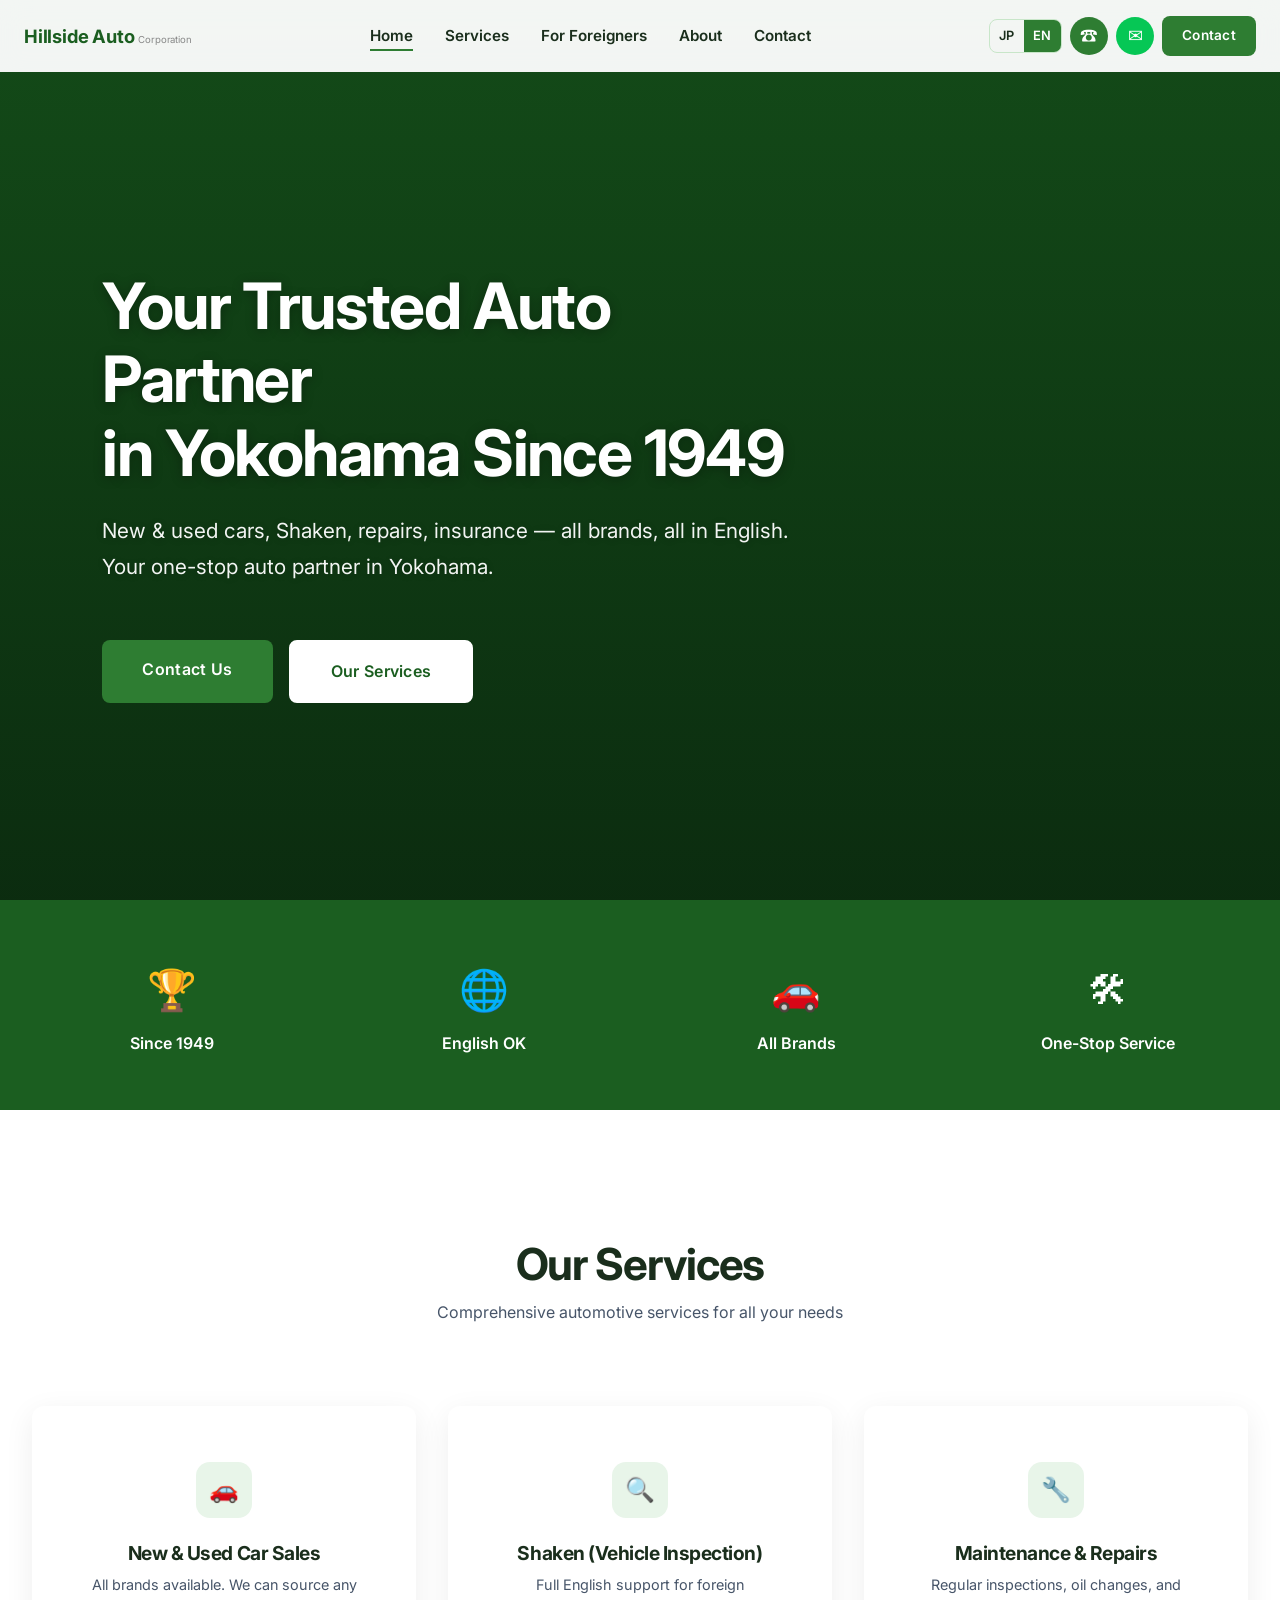
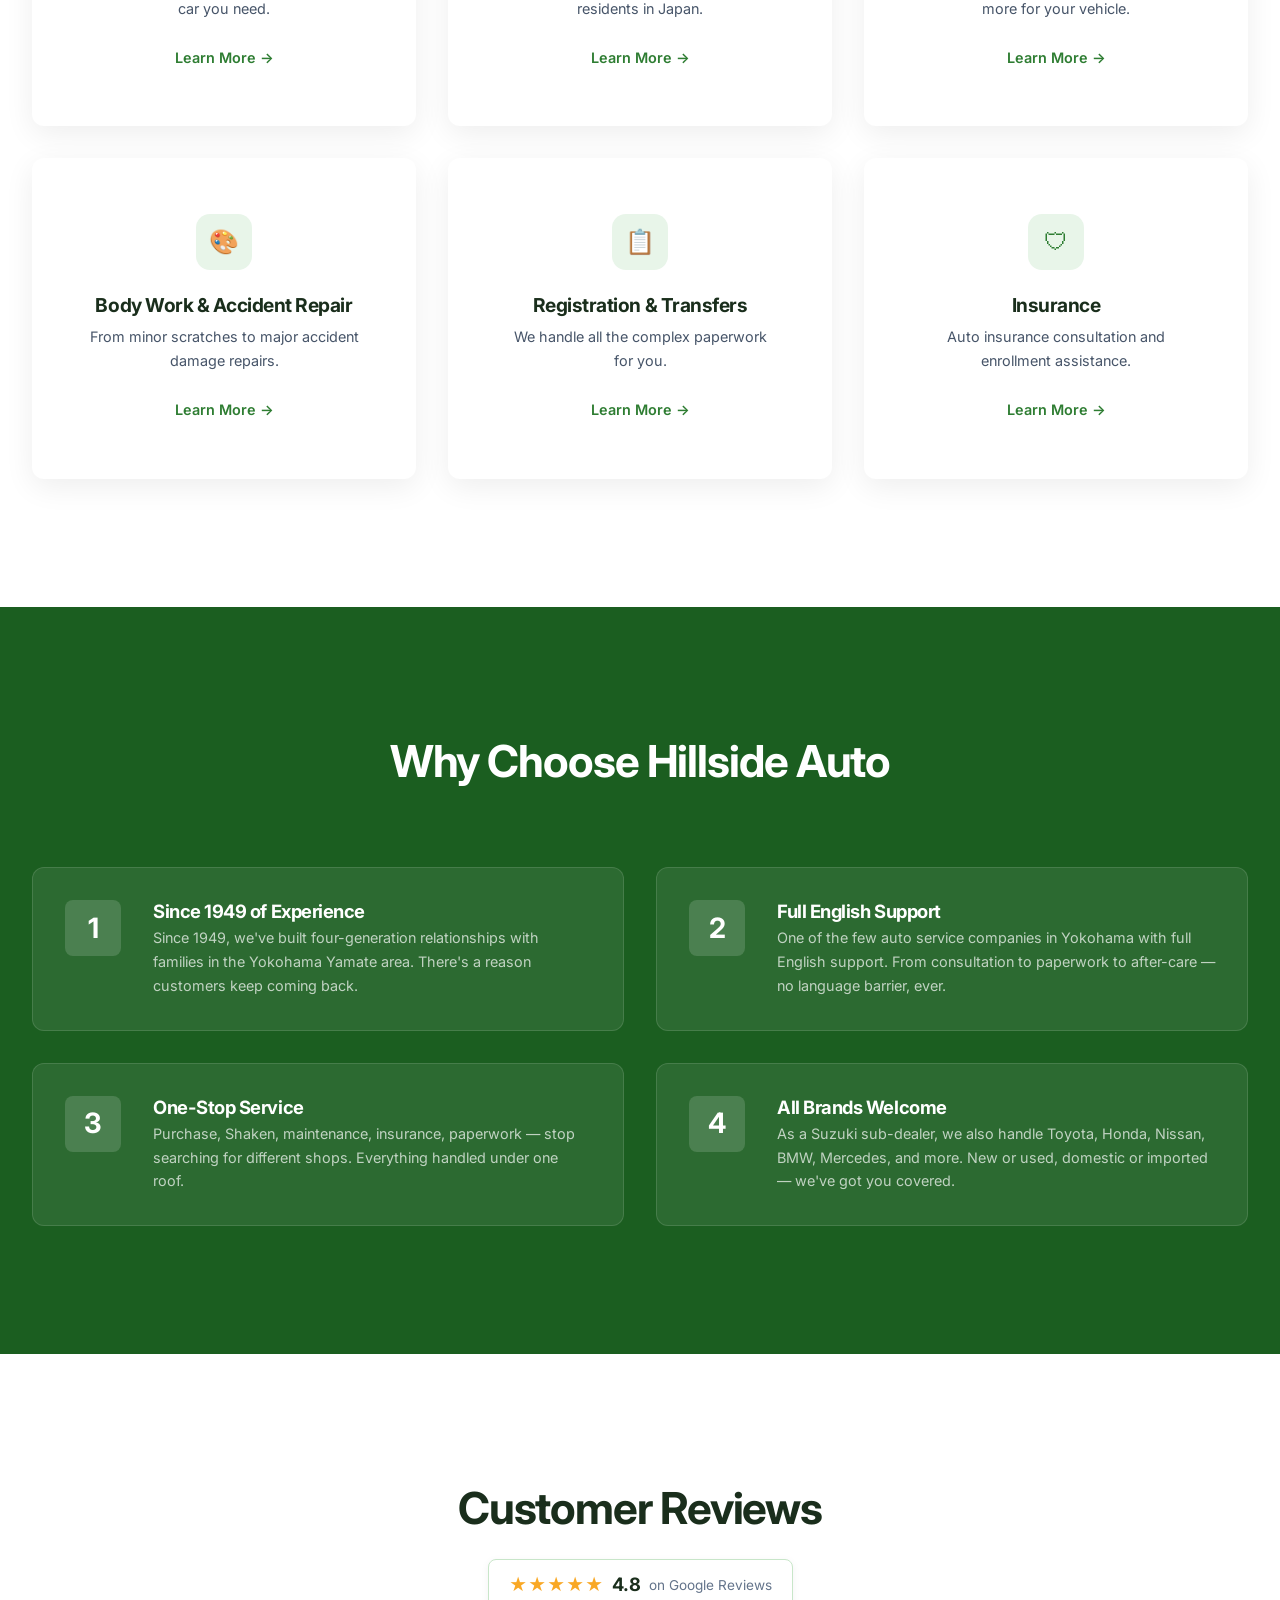
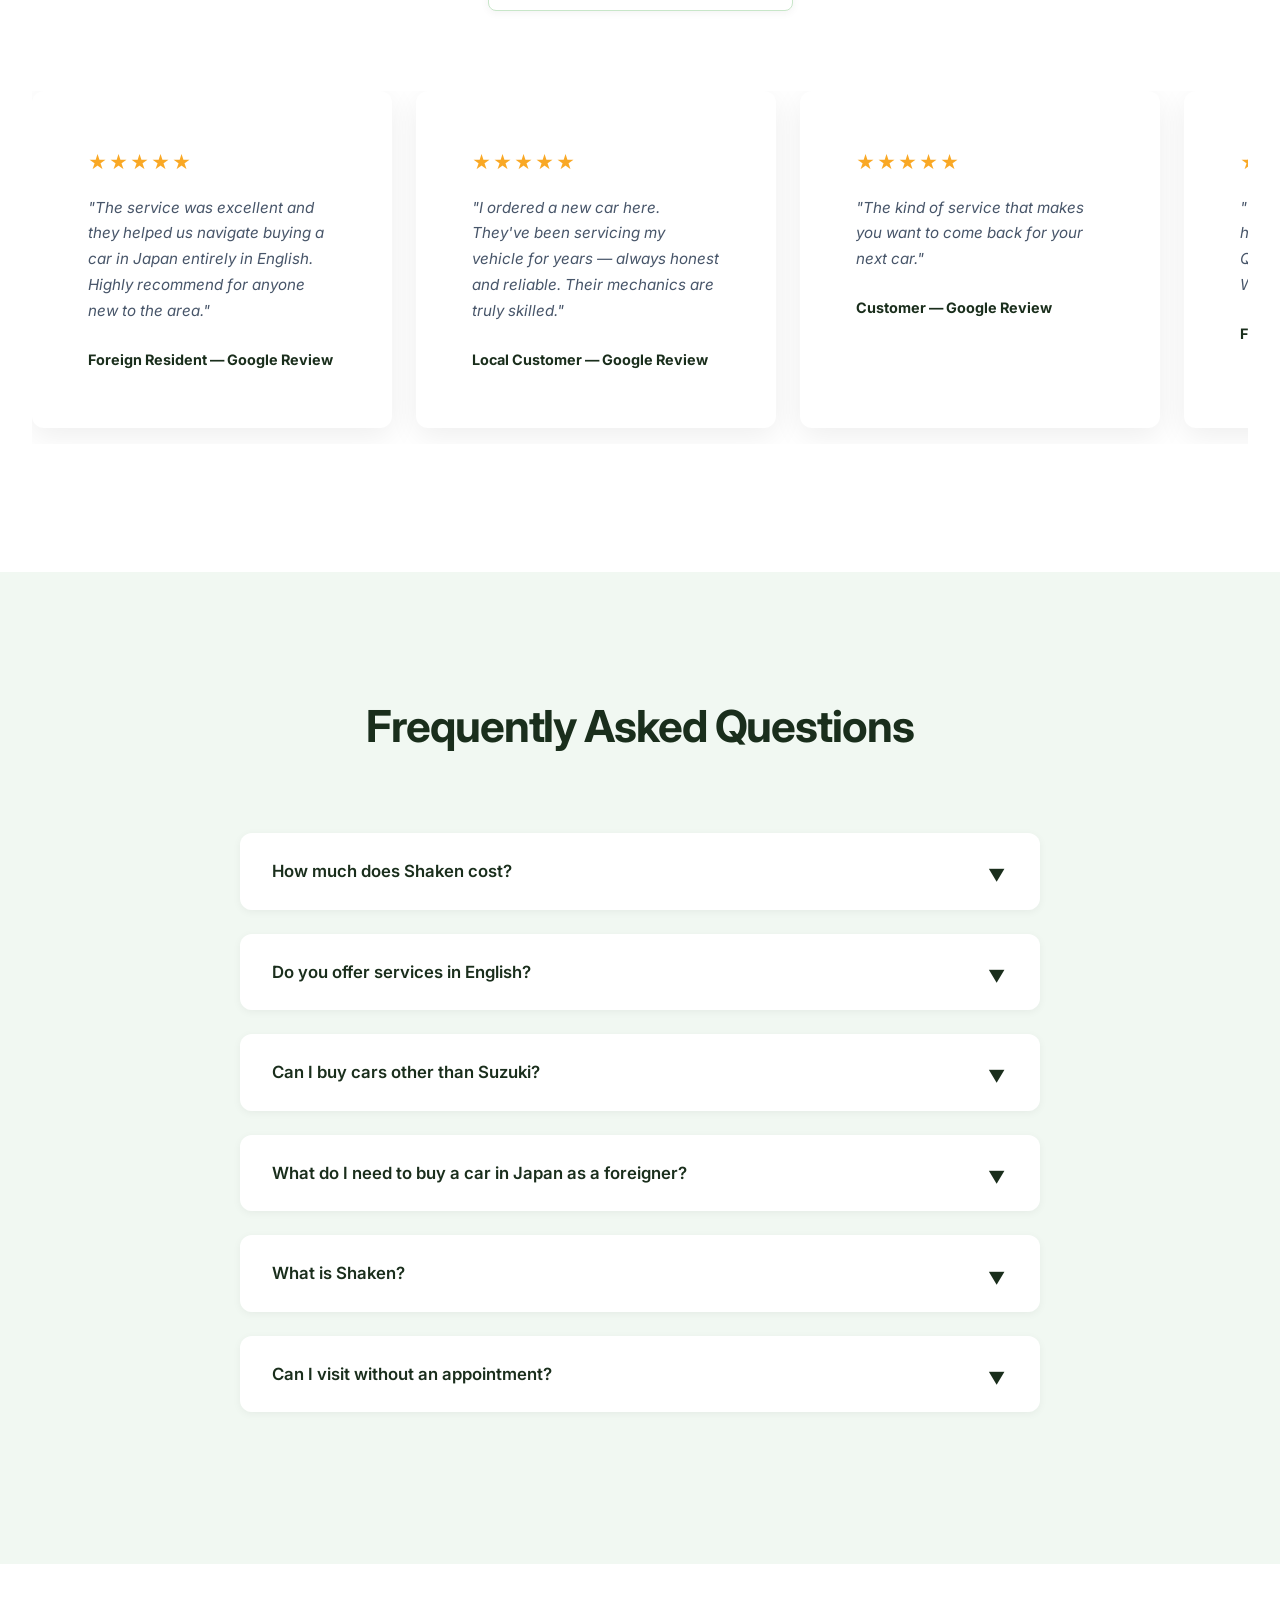
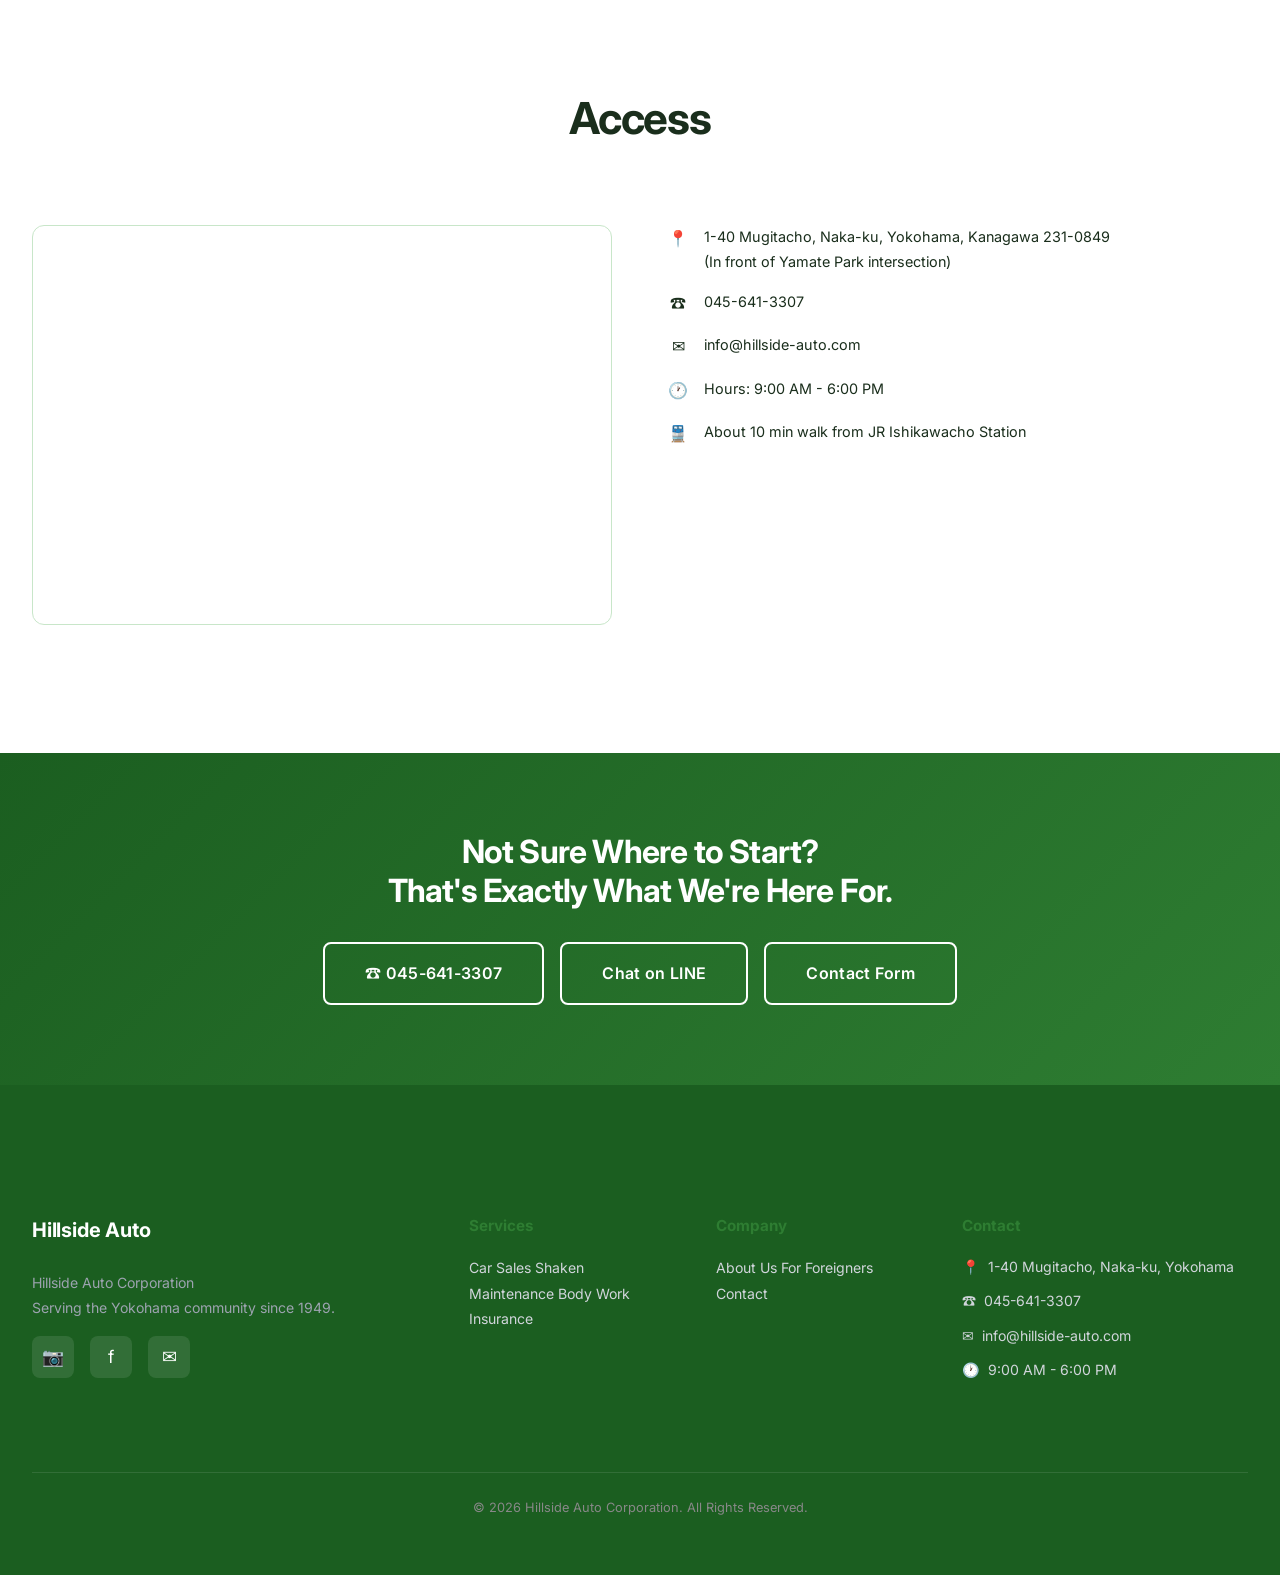
==== index.html @ c218b940 "Initial release: Hillside Auto Corporation website Bilingual (JP/EN) static website with: - Green br" ====
<!DOCTYPE html>
<html lang="ja">
<head>
  <meta charset="UTF-8">
  <meta name="viewport" content="width=device-width, initial-scale=1.0">
  <title>ヒルサイドオート株式会社 | 横浜の自動車販売・車検・整備</title>
  <meta name="description" content="1949年創業、横浜で75年以上の実績。新車・中古車販売、車検、整備、板金塗装、保険まで。英語対応可能。">
  <meta name="title-ja" content="ヒルサイドオート株式会社 | 横浜の自動車販売・車検・整備">
  <meta name="title-en" content="Hillside Auto Corporation | Car Sales, Shaken & Repairs in Yokohama">
  <meta name="desc-ja" content="1949年創業、横浜で75年以上の実績。新車・中古車販売、車検、整備、板金塗装、保険まで。英語対応可能。">
  <meta name="desc-en" content="Established 1949. Over 75 years in Yokohama. All-brand new & used car sales, Shaken, repairs, body work, insurance. Full English support.">

  <!-- OGP -->
  <meta property="og:title" content="ヒルサイドオート株式会社 | Hillside Auto Corporation">
  <meta property="og:description" content="1949年創業、横浜で75年以上の実績。新車・中古車販売、車検、整備、板金塗装、保険まで。英語対応可能。">
  <meta property="og:type" content="website">
  <meta property="og:url" content="https://www.hillside-auto.com/">
  <meta property="og:image" content="https://www.hillside-auto.com/images/og-image.jpg">
  <meta property="og:locale" content="ja_JP">
  <meta property="og:locale:alternate" content="en_US">
  <meta name="twitter:card" content="summary_large_image">

  <!-- Hreflang & Canonical -->
  <link rel="canonical" href="https://www.hillside-auto.com/">
  <link rel="alternate" hreflang="ja" href="https://www.hillside-auto.com/">
  <link rel="alternate" hreflang="en" href="https://www.hillside-auto.com/">
  <link rel="alternate" hreflang="x-default" href="https://www.hillside-auto.com/">

  <!-- Fonts -->
  <link rel="preconnect" href="https://fonts.googleapis.com">
  <link rel="preconnect" href="https://fonts.gstatic.com" crossorigin>
  <link href="https://fonts.googleapis.com/css2?family=Inter:wght@400;500;600;700&family=Noto+Sans+JP:wght@400;500;600;700&display=swap" rel="stylesheet">

  <!-- Styles -->
  <link rel="stylesheet" href="css/style.css">
  <link rel="stylesheet" href="css/components.css">
  <link rel="stylesheet" href="css/responsive.css">

  <!-- Favicon placeholder -->
  <link rel="icon" href="favicon.svg" type="image/svg+xml">

  <!-- Schema.org -->
  <script type="application/ld+json">
  {
    "@context": "https://schema.org",
    "@type": "AutoRepair",
    "name": "ヒルサイドオート株式会社",
    "alternateName": "Hillside Auto Corporation",
    "url": "https://www.hillside-auto.com",
    "telephone": "+81-45-641-3307",
    "email": "info@hillside-auto.com",
    "address": {
      "@type": "PostalAddress",
      "streetAddress": "麦田町1-40",
      "addressLocality": "横浜市中区",
      "addressRegion": "神奈川県",
      "postalCode": "231-0849",
      "addressCountry": "JP"
    },
    "geo": {
      "@type": "GeoCoordinates",
      "latitude": 35.4370,
      "longitude": 139.6505
    },
    "openingHours": "Mo-Sa 09:00-18:00",
    "priceRange": "$$",
    "image": "https://www.hillside-auto.com/images/storefront.jpg",
    "availableLanguage": ["Japanese", "English"]
  }
  </script>
</head>
<body class="lang-ja">

  <!-- ===== HEADER ===== -->
  <header class="header">
    <div class="header__inner">
      <a href="index.html" class="header__logo">
        <div class="header__logo-text">
          <span data-lang-ja>Hillside Auto</span>
          <span data-lang-en>Hillside Auto</span>
          <span class="header__logo-sub" data-lang-ja>ヒルサイドオート株式会社</span>
          <span class="header__logo-sub" data-lang-en>Corporation</span>
        </div>
      </a>

      <nav class="header__nav">
        <ul>
          <li><a href="index.html" class="active" data-lang-ja>ホーム</a><a href="index.html" class="active" data-lang-en>Home</a></li>
          <li><a href="services.html" data-lang-ja>サービス</a><a href="services.html" data-lang-en>Services</a></li>
          <li><a href="for-foreigners.html" data-lang-ja>外国人の方へ</a><a href="for-foreigners.html" data-lang-en>For Foreigners</a></li>
          <li><a href="about.html" data-lang-ja>会社概要</a><a href="about.html" data-lang-en>About</a></li>
          <li><a href="contact.html" data-lang-ja>お問い合わせ</a><a href="contact.html" data-lang-en>Contact</a></li>
        </ul>
      </nav>

      <div class="header__actions">
        <div class="header__lang-toggle">
          <button data-lang-btn="ja" class="active">JP</button>
          <button data-lang-btn="en">EN</button>
        </div>
        <a href="tel:045-641-3307" class="header__phone-link" aria-label="Call us">&#9742;</a>
        <a href="https://lin.ee/sTd3oIR" target="_blank" rel="noopener" class="header__line-link" aria-label="LINE">&#9993;</a>
        <a href="contact.html" class="btn btn--primary btn--sm header__contact-btn">
          <span data-lang-ja>お問い合わせ</span>
          <span data-lang-en>Contact</span>
        </a>
        <button class="header__hamburger" aria-label="Menu">
          <span></span><span></span><span></span>
        </button>
      </div>
    </div>
  </header>

  <!-- Mobile Menu -->
  <div class="mobile-menu">
    <nav class="mobile-menu__nav">
      <a href="index.html" data-lang-ja>ホーム</a><a href="index.html" data-lang-en>Home</a>
      <a href="services.html" data-lang-ja>サービス</a><a href="services.html" data-lang-en>Services</a>
      <a href="for-foreigners.html" data-lang-ja>外国人の方へ</a><a href="for-foreigners.html" data-lang-en>For Foreigners</a>
      <a href="about.html" data-lang-ja>会社概要</a><a href="about.html" data-lang-en>About</a>
      <a href="contact.html" data-lang-ja>お問い合わせ</a><a href="contact.html" data-lang-en>Contact</a>
    </nav>
    <div class="mobile-menu__actions">
      <a href="tel:045-641-3307" class="btn btn--phone btn--lg">&#9742; 045-641-3307</a>
      <a href="https://lin.ee/sTd3oIR" target="_blank" rel="noopener" class="btn btn--line btn--lg">
        <span data-lang-ja>LINEで相談</span>
        <span data-lang-en>Chat on LINE</span>
      </a>
    </div>
  </div>

  <main>
    <!-- ===== HERO ===== -->
    <section class="hero">
      <div class="hero__bg">
        <div class="hero__bg-image" style="background-image: url('images/IMG_7044.JPG');"></div>
      </div>
      <div class="hero__overlay"></div>
      <div class="hero__content">
        <h1 class="hero__title" data-lang-ja>1949年創業 &mdash;<br>横浜で選ばれ続ける車の総合パートナー</h1>
        <h1 class="hero__title" data-lang-en>Your Trusted Auto Partner<br>in Yokohama Since 1949</h1>
        <p class="hero__subtitle" data-lang-ja>新車・中古車販売から車検・整備・板金・保険まで、ワンストップで対応。<br>全メーカー取扱い。英語対応可能。</p>
        <p class="hero__subtitle" data-lang-en>New &amp; used cars, Shaken, repairs, insurance &mdash; all brands, all in English.<br>Your one-stop auto partner in Yokohama.</p>
        <div class="btn-group">
          <a href="contact.html" class="btn btn--primary btn--lg" data-lang-ja>お問い合わせ</a>
          <a href="contact.html" class="btn btn--primary btn--lg" data-lang-en>Contact Us</a>
          <a href="#services" class="btn btn--outline btn--lg" data-lang-ja>サービスを見る</a>
          <a href="#services" class="btn btn--outline btn--lg" data-lang-en>Our Services</a>
        </div>
      </div>
    </section>

    <!-- ===== TRUST BAR ===== -->
    <section class="trust-bar">
      <div class="container">
        <div class="trust-bar__grid">
          <div class="trust-bar__item">
            <div class="trust-bar__icon">&#127942;</div>
            <div class="trust-bar__label" data-lang-ja>創業1949年</div>
            <div class="trust-bar__label" data-lang-en>Since 1949</div>
          </div>
          <div class="trust-bar__item">
            <div class="trust-bar__icon">&#127760;</div>
            <div class="trust-bar__label" data-lang-ja>英語対応OK</div>
            <div class="trust-bar__label" data-lang-en>English OK</div>
          </div>
          <div class="trust-bar__item">
            <div class="trust-bar__icon">&#128663;</div>
            <div class="trust-bar__label" data-lang-ja>全メーカー対応</div>
            <div class="trust-bar__label" data-lang-en>All Brands</div>
          </div>
          <div class="trust-bar__item">
            <div class="trust-bar__icon">&#128736;</div>
            <div class="trust-bar__label" data-lang-ja>ワンストップ</div>
            <div class="trust-bar__label" data-lang-en>One-Stop Service</div>
          </div>
        </div>
      </div>
    </section>

    <!-- ===== SERVICES ===== -->
    <section class="section" id="services">
      <div class="container">
        <div class="section__title fade-in">
          <h2 data-lang-ja>サービス一覧</h2>
          <h2 data-lang-en>Our Services</h2>
          <p data-lang-ja>お車に関するあらゆるニーズにお応えします</p>
          <p data-lang-en>Comprehensive automotive services for all your needs</p>
        </div>
        <div class="grid grid--3">
          <div class="service-card fade-in">
            <div class="service-card__icon">&#128663;</div>
            <h3 class="service-card__title" data-lang-ja>新車・中古車販売</h3>
            <h3 class="service-card__title" data-lang-en>New & Used Car Sales</h3>
            <p class="service-card__desc" data-lang-ja>全メーカー対応。在庫にないお車も取り寄せ可能です。</p>
            <p class="service-card__desc" data-lang-en>All brands available. We can source any car you need.</p>
            <a href="services.html" class="service-card__link" data-lang-ja>詳しく見る &rarr;</a>
            <a href="services.html" class="service-card__link" data-lang-en>Learn More &rarr;</a>
          </div>
          <div class="service-card fade-in">
            <div class="service-card__icon">&#128269;</div>
            <h3 class="service-card__title" data-lang-ja>車検（Shaken）</h3>
            <h3 class="service-card__title" data-lang-en>Shaken (Vehicle Inspection)</h3>
            <p class="service-card__desc" data-lang-ja>外国人のお客様にも英語で丁寧にご対応いたします。</p>
            <p class="service-card__desc" data-lang-en>Full English support for foreign residents in Japan.</p>
            <a href="services.html" class="service-card__link" data-lang-ja>詳しく見る &rarr;</a>
            <a href="services.html" class="service-card__link" data-lang-en>Learn More &rarr;</a>
          </div>
          <div class="service-card fade-in">
            <div class="service-card__icon">&#128295;</div>
            <h3 class="service-card__title" data-lang-ja>整備・メンテナンス</h3>
            <h3 class="service-card__title" data-lang-en>Maintenance & Repairs</h3>
            <p class="service-card__desc" data-lang-ja>定期点検、オイル交換など、愛車のメンテナンスをお任せください。</p>
            <p class="service-card__desc" data-lang-en>Regular inspections, oil changes, and more for your vehicle.</p>
            <a href="services.html" class="service-card__link" data-lang-ja>詳しく見る &rarr;</a>
            <a href="services.html" class="service-card__link" data-lang-en>Learn More &rarr;</a>
          </div>
          <div class="service-card fade-in">
            <div class="service-card__icon">&#127912;</div>
            <h3 class="service-card__title" data-lang-ja>板金塗装・事故修理</h3>
            <h3 class="service-card__title" data-lang-en>Body Work & Accident Repair</h3>
            <p class="service-card__desc" data-lang-ja>キズ・ヘコミの修復から事故車の修理まで対応。</p>
            <p class="service-card__desc" data-lang-en>From minor scratches to major accident damage repairs.</p>
            <a href="services.html" class="service-card__link" data-lang-ja>詳しく見る &rarr;</a>
            <a href="services.html" class="service-card__link" data-lang-en>Learn More &rarr;</a>
          </div>
          <div class="service-card fade-in">
            <div class="service-card__icon">&#128203;</div>
            <h3 class="service-card__title" data-lang-ja>登録・名義変更</h3>
            <h3 class="service-card__title" data-lang-en>Registration & Transfers</h3>
            <p class="service-card__desc" data-lang-ja>煩雑な書類手続きを代行いたします。</p>
            <p class="service-card__desc" data-lang-en>We handle all the complex paperwork for you.</p>
            <a href="services.html" class="service-card__link" data-lang-ja>詳しく見る &rarr;</a>
            <a href="services.html" class="service-card__link" data-lang-en>Learn More &rarr;</a>
          </div>
          <div class="service-card fade-in">
            <div class="service-card__icon">&#128737;</div>
            <h3 class="service-card__title" data-lang-ja>保険</h3>
            <h3 class="service-card__title" data-lang-en>Insurance</h3>
            <p class="service-card__desc" data-lang-ja>自動車保険のご相談・お手続きもお任せください。</p>
            <p class="service-card__desc" data-lang-en>Auto insurance consultation and enrollment assistance.</p>
            <a href="services.html" class="service-card__link" data-lang-ja>詳しく見る &rarr;</a>
            <a href="services.html" class="service-card__link" data-lang-en>Learn More &rarr;</a>
          </div>
        </div>
      </div>
    </section>

    <!-- ===== WHY CHOOSE US ===== -->
    <section class="section section--dark">
      <div class="container">
        <div class="section__title fade-in">
          <h2 data-lang-ja>選ばれる理由</h2>
          <h2 data-lang-en>Why Choose Hillside Auto</h2>
        </div>
        <div class="grid grid--2">
          <div class="reason-card fade-in">
            <div class="reason-card__number">1</div>
            <div>
              <h3 class="reason-card__title" data-lang-ja>1949年創業の信頼</h3>
              <h3 class="reason-card__title" data-lang-en>Since 1949 of Experience</h3>
              <p class="reason-card__desc" data-lang-ja>1949年の創業以来、横浜・山手エリアで4世代にわたるお客様との信頼関係を築いてきました。長く選ばれ続ける理由がここにあります。</p>
              <p class="reason-card__desc" data-lang-en>Since 1949, we've built four-generation relationships with families in the Yokohama Yamate area. There's a reason customers keep coming back.</p>
            </div>
          </div>
          <div class="reason-card fade-in">
            <div class="reason-card__number">2</div>
            <div>
              <h3 class="reason-card__title" data-lang-ja>完全英語対応</h3>
              <h3 class="reason-card__title" data-lang-en>Full English Support</h3>
              <p class="reason-card__desc" data-lang-ja>横浜エリアで数少ない、全サービスを英語でご提供できる自動車会社。購入相談から書類手続き、アフターケアまで、言葉の壁を感じることなくご利用いただけます。</p>
              <p class="reason-card__desc" data-lang-en>One of the few auto service companies in Yokohama with full English support. From consultation to paperwork to after-care &mdash; no language barrier, ever.</p>
            </div>
          </div>
          <div class="reason-card fade-in">
            <div class="reason-card__number">3</div>
            <div>
              <h3 class="reason-card__title" data-lang-ja>ワンストップサービス</h3>
              <h3 class="reason-card__title" data-lang-en>One-Stop Service</h3>
              <p class="reason-card__desc" data-lang-ja>車の購入・車検・整備・保険・書類手続き &mdash; 何度も違うお店を探す必要はありません。すべて一箇所で完結します。</p>
              <p class="reason-card__desc" data-lang-en>Purchase, Shaken, maintenance, insurance, paperwork &mdash; stop searching for different shops. Everything handled under one roof.</p>
            </div>
          </div>
          <div class="reason-card fade-in">
            <div class="reason-card__number">4</div>
            <div>
              <h3 class="reason-card__title" data-lang-ja>全メーカー対応</h3>
              <h3 class="reason-card__title" data-lang-en>All Brands Welcome</h3>
              <p class="reason-card__desc" data-lang-ja>スズキ副代理店ですが、トヨタ・ホンダ・日産などの国産車から、BMW・メルセデスなどの輸入車まで、新車・中古車問わず全メーカーお取り扱い可能です。</p>
              <p class="reason-card__desc" data-lang-en>As a Suzuki sub-dealer, we also handle Toyota, Honda, Nissan, BMW, Mercedes, and more. New or used, domestic or imported &mdash; we've got you covered.</p>
            </div>
          </div>
        </div>
      </div>
    </section>

    <!-- ===== REVIEWS ===== -->
    <section class="section">
      <div class="container">
        <div class="section__title fade-in">
          <h2 data-lang-ja>お客様の声</h2>
          <h2 data-lang-en>Customer Reviews</h2>
          <div class="google-rating">
            <span class="google-rating__stars">&#9733;&#9733;&#9733;&#9733;&#9733;</span>
            <span class="google-rating__score">4.8</span>
            <span class="google-rating__label" data-lang-ja>Google レビュー</span>
            <span class="google-rating__label" data-lang-en>on Google Reviews</span>
          </div>
        </div>
        <div class="reviews-slider fade-in">
          <div class="review-card">
            <div class="review-card__stars">&#9733;&#9733;&#9733;&#9733;&#9733;</div>
            <p class="review-card__text" data-lang-en>"The service was excellent and they helped us navigate buying a car in Japan entirely in English. Highly recommend for anyone new to the area."</p>
            <p class="review-card__text" data-lang-ja>「日本での車の購入を英語で全面的にサポートしてもらいました。サービスが素晴らしく、この地域に来たばかりの方に強くお勧めします。」</p>
            <div class="review-card__author" data-lang-en>Foreign Resident &mdash; Google Review</div>
            <div class="review-card__author" data-lang-ja>外国人のお客様 &mdash; Google レビュー</div>
          </div>
          <div class="review-card">
            <div class="review-card__stars">&#9733;&#9733;&#9733;&#9733;&#9733;</div>
            <p class="review-card__text" data-lang-ja>「新車の予約をしました。以前から整備でお世話になっていますが、昔から良心的で安心して任せられるお店です。整備の腕も確かです。」</p>
            <p class="review-card__text" data-lang-en>"I ordered a new car here. They've been servicing my vehicle for years — always honest and reliable. Their mechanics are truly skilled."</p>
            <div class="review-card__author" data-lang-ja>地元のお客様 &mdash; Google レビュー</div>
            <div class="review-card__author" data-lang-en>Local Customer &mdash; Google Review</div>
          </div>
          <div class="review-card">
            <div class="review-card__stars">&#9733;&#9733;&#9733;&#9733;&#9733;</div>
            <p class="review-card__text" data-lang-ja>「次もここで買いたいと思える接客でした。」</p>
            <p class="review-card__text" data-lang-en>"The kind of service that makes you want to come back for your next car."</p>
            <div class="review-card__author" data-lang-ja>お客様 &mdash; Google レビュー</div>
            <div class="review-card__author" data-lang-en>Customer &mdash; Google Review</div>
          </div>
          <div class="review-card">
            <div class="review-card__stars">&#9733;&#9733;&#9733;&#9733;</div>
            <p class="review-card__text" data-lang-en>"Very accommodating and handled everything in English. Quick turnaround and fair pricing. Would definitely use again."</p>
            <p class="review-card__text" data-lang-ja>「英語で丁寧に対応してくれて、手続きもスムーズでした。対応が早く、料金も適正で、また利用したいです。」</p>
            <div class="review-card__author" data-lang-en>Foreign Resident &mdash; Google Review</div>
            <div class="review-card__author" data-lang-ja>外国人のお客様 &mdash; Google レビュー</div>
          </div>
        </div>
      </div>
    </section>

    <!-- ===== FAQ ===== -->
    <section class="section section--gray" id="faq">
      <div class="container">
        <div class="section__title fade-in">
          <h2 data-lang-ja>よくあるご質問</h2>
          <h2 data-lang-en>Frequently Asked Questions</h2>
        </div>
        <div class="accordion-group" style="max-width: 800px; margin: 0 auto;">
          <div class="accordion fade-in">
            <button class="accordion__header">
              <span class="accordion__title"><span data-lang-ja>車検の費用はどのくらいですか？</span><span data-lang-en>How much does Shaken cost?</span></span>
              <span class="accordion__arrow">&#9660;</span>
            </button>
            <div class="accordion__body"><div class="accordion__content">
              <p data-lang-ja>軽自動車で約45,000円〜、普通車で約60,000円〜が目安です。ただし実際の費用はお車の車種・年式・状態によって変わりますので、まずは無料のお見積もりをご利用ください。所要日数は最短2日〜。追加の整備が必要な場合も、事前にご説明・ご了承いただいてから作業いたします。</p>
              <p data-lang-en>Light vehicles start from around ¥45,000, standard vehicles from around ¥60,000. Actual costs depend on your vehicle's make, year, and condition — contact us for a free, no-obligation estimate. Turnaround time is from 2 days. Any additional repairs are always explained and approved by you first.</p>
            </div></div>
          </div>
          <div class="accordion fade-in">
            <button class="accordion__header">
              <span class="accordion__title"><span data-lang-ja>外国人ですが、英語で対応してもらえますか？</span><span data-lang-en>Do you offer services in English?</span></span>
              <span class="accordion__arrow">&#9660;</span>
            </button>
            <div class="accordion__body"><div class="accordion__content">
              <p data-lang-ja>はい、全てのサービスを英語でご提供可能です。車の購入相談から車検の説明、書類手続き、アフターサービスまで、英語で安心してご利用いただけます。</p>
              <p data-lang-en>Yes! We offer full English support for all services — car purchases, Shaken, repairs, paperwork, and after-service care.</p>
            </div></div>
          </div>
          <div class="accordion fade-in">
            <button class="accordion__header">
              <span class="accordion__title"><span data-lang-ja>スズキ以外の車も購入できますか？</span><span data-lang-en>Can I buy cars other than Suzuki?</span></span>
              <span class="accordion__arrow">&#9660;</span>
            </button>
            <div class="accordion__body"><div class="accordion__content">
              <p data-lang-ja>はい、全メーカー対応です。トヨタ・ホンダ・日産などの国産車から、BMW・メルセデス・アウディなどの輸入車まで、新車・中古車ともにお取り扱い可能です。</p>
              <p data-lang-en>Absolutely. We handle all brands — Toyota, Honda, Nissan, BMW, Mercedes, Audi, and more. Both new and used vehicles available.</p>
            </div></div>
          </div>
          <div class="accordion fade-in">
            <button class="accordion__header">
              <span class="accordion__title"><span data-lang-ja>外国人が日本で車を買うには何が必要ですか？</span><span data-lang-en>What do I need to buy a car in Japan as a foreigner?</span></span>
              <span class="accordion__arrow">&#9660;</span>
            </button>
            <div class="accordion__body"><div class="accordion__content">
              <p data-lang-en>You'll generally need: a valid Japanese driver's license, proof of residence (Juminhyo), a registered seal (Inkan) or signature certificate, and a parking space certificate (Shako Shomeisho). We guide you through every step.</p>
              <p data-lang-ja>一般的に必要なものは、有効な運転免許証、住民票、印鑑（または署名証明書）、車庫証明です。外国人のお客様には全て英語でサポートいたします。</p>
            </div></div>
          </div>
          <div class="accordion fade-in">
            <button class="accordion__header">
              <span class="accordion__title"><span data-lang-ja>車検（Shaken）とは何ですか？</span><span data-lang-en>What is Shaken?</span></span>
              <span class="accordion__arrow">&#9660;</span>
            </button>
            <div class="accordion__body"><div class="accordion__content">
              <p data-lang-en>Shaken is Japan's mandatory vehicle inspection required every 2 years (3 years for new cars). We handle the entire process — inspection, repairs, and all paperwork.</p>
              <p data-lang-ja>車検は日本の法定車両検査で、新車は3年後、以降は2年ごとに受ける義務があります。検査から整備、書類手続きまで全てお任せいただけます。</p>
            </div></div>
          </div>
          <div class="accordion fade-in">
            <button class="accordion__header">
              <span class="accordion__title"><span data-lang-ja>予約なしで来店できますか？</span><span data-lang-en>Can I visit without an appointment?</span></span>
              <span class="accordion__arrow">&#9660;</span>
            </button>
            <div class="accordion__body"><div class="accordion__content">
              <p data-lang-ja>はい、ご来店は予約なしでも大歓迎です。ただし、車検や整備は事前にご連絡いただけるとスムーズです。お電話またはLINEでお気軽にどうぞ。</p>
              <p data-lang-en>Yes, walk-ins are welcome! For Shaken or repairs, we recommend contacting us in advance. Call or message us on LINE anytime.</p>
            </div></div>
          </div>
        </div>
      </div>
    </section>

    <!-- FAQ Schema.org -->
    <script type="application/ld+json">
    {"@context":"https://schema.org","@type":"FAQPage","mainEntity":[{"@type":"Question","name":"How much does Shaken cost?","acceptedAnswer":{"@type":"Answer","text":"Light vehicles start from around ¥45,000, standard vehicles from around ¥60,000. Actual costs depend on make, year, and condition. Contact us for a free estimate. Turnaround from 2 days."}},{"@type":"Question","name":"Do you offer services in English?","acceptedAnswer":{"@type":"Answer","text":"Yes, we offer full English support for all services including car purchases, Shaken, repairs, paperwork, and after-service care."}},{"@type":"Question","name":"Can I buy cars other than Suzuki?","acceptedAnswer":{"@type":"Answer","text":"Yes, we handle all brands — Toyota, Honda, Nissan, BMW, Mercedes, Audi, and more. Both new and used vehicles available."}},{"@type":"Question","name":"What do I need to buy a car in Japan as a foreigner?","acceptedAnswer":{"@type":"Answer","text":"You need a valid Japanese driver's license, proof of residence (Juminhyo), a registered seal (Inkan), and a parking space certificate (Shako Shomeisho). We help with all paperwork."}},{"@type":"Question","name":"What is Shaken?","acceptedAnswer":{"@type":"Answer","text":"Shaken is Japan's mandatory vehicle inspection required every 2 years (3 years for new cars). We handle inspection, repairs, and all paperwork."}},{"@type":"Question","name":"Can I visit without an appointment?","acceptedAnswer":{"@type":"Answer","text":"Yes, walk-ins are welcome. For Shaken or repairs, we recommend contacting us in advance."}}]}
    </script>

    <!-- ===== ACCESS ===== -->
    <section class="section" id="access">
      <div class="container">
        <div class="section__title fade-in">
          <h2 data-lang-ja>アクセス</h2>
          <h2 data-lang-en>Access</h2>
        </div>
        <div class="access__layout fade-in">
          <div class="access__map">
            <iframe
              src="https://www.google.com/maps/embed?pb=!1m18!1m12!1m3!1d3254.5!2d139.6505!3d35.437!2m3!1f0!2f0!3f0!3m2!1i1024!2i768!4f13.1!3m3!1m2!1s0x0%3A0x0!2z44OS44Or44K144Kk44OJ44Kq44O844OI!5e0!3m2!1sja!2sjp!4v1700000000000"
              allowfullscreen=""
              loading="lazy"
              referrerpolicy="no-referrer-when-downgrade"
              title="Hillside Auto Location">
            </iframe>
          </div>
          <div class="access__info">
            <div class="access__item">
              <div class="access__icon">&#128205;</div>
              <div class="access__text">
                <span data-lang-ja>〒231-0849 神奈川県横浜市中区麦田町1-40<br>（山手公園前交差点の目の前）</span>
                <span data-lang-en>1-40 Mugitacho, Naka-ku, Yokohama, Kanagawa 231-0849<br>(In front of Yamate Park intersection)</span>
              </div>
            </div>
            <div class="access__item">
              <div class="access__icon">&#9742;</div>
              <div class="access__text"><a href="tel:045-641-3307">045-641-3307</a></div>
            </div>
            <div class="access__item">
              <div class="access__icon">&#9993;</div>
              <div class="access__text"><a href="mailto:info@hillside-auto.com">info@hillside-auto.com</a></div>
            </div>
            <div class="access__item">
              <div class="access__icon">&#128336;</div>
              <div class="access__text">
                <span data-lang-ja>営業時間: 9:00〜18:00</span>
                <span data-lang-en>Hours: 9:00 AM - 6:00 PM</span>
              </div>
            </div>
            <div class="access__item">
              <div class="access__icon">&#128646;</div>
              <div class="access__text">
                <span data-lang-ja>JR石川町駅より徒歩約10分</span>
                <span data-lang-en>About 10 min walk from JR Ishikawacho Station</span>
              </div>
            </div>
          </div>
        </div>
      </div>
    </section>

    <!-- ===== CTA BAND ===== -->
    <section class="cta-band">
      <div class="container">
        <h2 data-lang-ja>「こんなこと聞いていいのかな？」<br>大丈夫です。何でもお気軽にご相談ください。</h2>
        <h2 data-lang-en>Not Sure Where to Start?<br>That's Exactly What We're Here For.</h2>
        <div class="btn-group">
          <a href="tel:045-641-3307" class="btn btn--outline btn--lg">&#9742; 045-641-3307</a>
          <a href="https://lin.ee/sTd3oIR" target="_blank" rel="noopener" class="btn btn--outline btn--lg">
            <span data-lang-ja>LINEで相談</span>
            <span data-lang-en>Chat on LINE</span>
          </a>
          <a href="contact.html" class="btn btn--outline btn--lg" data-lang-ja>フォームで問い合わせ</a>
          <a href="contact.html" class="btn btn--outline btn--lg" data-lang-en>Contact Form</a>
        </div>
      </div>
    </section>
  </main>

  <!-- ===== FOOTER ===== -->
  <footer class="footer">
    <div class="container">
      <div class="footer__grid">
        <div>
          <div class="footer__logo">Hillside Auto</div>
          <p class="footer__desc" data-lang-ja>ヒルサイドオート株式会社<br>1949年創業。横浜で75年以上、地域の皆様の車生活を支えています。</p>
          <p class="footer__desc" data-lang-en>Hillside Auto Corporation<br>Serving the Yokohama community since 1949.</p>
          <div class="footer__social">
            <a href="https://www.instagram.com/hillside_auto_inc/" target="_blank" rel="noopener" aria-label="Instagram">&#128247;</a>
            <a href="https://www.facebook.com/hillsideautoinc/" target="_blank" rel="noopener" aria-label="Facebook">&#102;</a>
            <a href="https://lin.ee/sTd3oIR" target="_blank" rel="noopener" aria-label="LINE">&#9993;</a>
          </div>
        </div>
        <div>
          <div class="footer__heading" data-lang-ja>サービス</div>
          <div class="footer__heading" data-lang-en>Services</div>
          <div class="footer__links">
            <a href="services.html" data-lang-ja>新車・中古車販売</a><a href="services.html" data-lang-en>Car Sales</a>
            <a href="services.html" data-lang-ja>車検</a><a href="services.html" data-lang-en>Shaken</a>
            <a href="services.html" data-lang-ja>整備・メンテナンス</a><a href="services.html" data-lang-en>Maintenance</a>
            <a href="services.html" data-lang-ja>板金塗装</a><a href="services.html" data-lang-en>Body Work</a>
            <a href="services.html" data-lang-ja>保険</a><a href="services.html" data-lang-en>Insurance</a>
          </div>
        </div>
        <div>
          <div class="footer__heading" data-lang-ja>会社情報</div>
          <div class="footer__heading" data-lang-en>Company</div>
          <div class="footer__links">
            <a href="about.html" data-lang-ja>会社概要</a><a href="about.html" data-lang-en>About Us</a>
            <a href="for-foreigners.html" data-lang-ja>外国人の方へ</a><a href="for-foreigners.html" data-lang-en>For Foreigners</a>
            <a href="contact.html" data-lang-ja>お問い合わせ</a><a href="contact.html" data-lang-en>Contact</a>
          </div>
        </div>
        <div>
          <div class="footer__heading" data-lang-ja>お問い合わせ</div>
          <div class="footer__heading" data-lang-en>Contact</div>
          <div class="footer__info-item">&#128205; <span data-lang-ja>横浜市中区麦田町1-40</span><span data-lang-en>1-40 Mugitacho, Naka-ku, Yokohama</span></div>
          <div class="footer__info-item">&#9742; <a href="tel:045-641-3307">045-641-3307</a></div>
          <div class="footer__info-item">&#9993; <a href="mailto:info@hillside-auto.com">info@hillside-auto.com</a></div>
          <div class="footer__info-item">&#128336; <span data-lang-ja>9:00〜18:00</span><span data-lang-en>9:00 AM - 6:00 PM</span></div>
        </div>
      </div>
      <div class="footer__bottom">
        &copy; 2026 Hillside Auto Corporation. All Rights Reserved.
      </div>
    </div>
  </footer>

  <!-- Scroll to Top -->
  <button class="scroll-top" aria-label="Scroll to top">&#9650;</button>

  <!-- LINE Floating Button (mobile) -->
  <!-- Mobile Sticky CTA Bar -->
  <div class="mobile-cta-bar">
    <a href="tel:045-641-3307" class="mobile-cta-bar__btn mobile-cta-bar__btn--phone">
      <span class="mobile-cta-bar__icon">&#9742;</span>
      <span data-lang-ja>電話する</span><span data-lang-en>Call Now</span>
    </a>
    <a href="https://lin.ee/sTd3oIR" target="_blank" rel="noopener" class="mobile-cta-bar__btn mobile-cta-bar__btn--line">
      <span class="mobile-cta-bar__icon">&#9993;</span>
      <span data-lang-ja>LINEで相談</span><span data-lang-en>LINE Chat</span>
    </a>
  </div>

  <!-- Scripts -->
  <script src="js/lang-toggle.js"></script>
  <script src="js/main.js"></script>
</body>
</html>
---- css/style.css ----
/* ============================================
   Hillside Auto Corporation - Main Styles
   ============================================ */

/* --- Design Tokens --- */
:root {
  /* Colors — Professional Green palette
     Inspired by John Deere, Land Rover, TD Bank
     Green = trust, safety, growth — ideal for automotive */
  --color-primary-dark: #1B5E20;
  --color-primary-darker: #0D3B12;
  --color-accent: #2E7D32;
  --color-accent-hover: #256B29;
  --color-accent-bright: #4CAF50;
  --color-accent-light: #E8F5E9;
  --color-warm: #F9A825;
  --color-warm-hover: #F28D00;
  --color-white: #FFFFFF;
  --color-light-gray: #F1F8F2;
  --color-text-dark: #1A2E1C;
  --color-text-light: #FFFFFF;
  --color-trust-green: #2E7D32;
  --color-border: #C8E6C9;
  --color-overlay: rgba(27, 94, 32, 0.7);

  /* Typography — Sharp, professional */
  --font-heading-jp: 'Noto Sans JP', sans-serif;
  --font-heading-en: 'Inter', sans-serif;
  --font-body: 'Inter', 'Noto Sans JP', sans-serif;

  /* Spacing — Generous Western-style whitespace */
  --space-xs: 0.25rem;
  --space-sm: 0.5rem;
  --space-md: 1rem;
  --space-lg: 1.5rem;
  --space-xl: 2rem;
  --space-2xl: 3.5rem;
  --space-3xl: 5rem;
  --space-4xl: 8rem;

  /* Layout */
  --max-width: 1280px;
  --header-height: 72px;
  --border-radius: 8px;
  --border-radius-lg: 12px;

  /* Shadows — Softer, more diffused */
  --shadow-sm: 0 2px 8px rgba(0, 0, 0, 0.05);
  --shadow-md: 0 8px 30px rgba(0, 0, 0, 0.07);
  --shadow-lg: 0 16px 48px rgba(0, 0, 0, 0.1);
  --shadow-header: 0 1px 12px rgba(0, 0, 0, 0.08);

  /* Transitions */
  --transition-fast: 0.2s ease;
  --transition-base: 0.3s ease;
}

/* --- Reset --- */
*,
*::before,
*::after {
  margin: 0;
  padding: 0;
  box-sizing: border-box;
}

html {
  scroll-behavior: smooth;
  -webkit-text-size-adjust: 100%;
}

body {
  font-family: var(--font-body);
  color: var(--color-text-dark);
  background-color: var(--color-white);
  line-height: 1.7;
  font-size: 15px;
  font-weight: 400;
  overflow-x: hidden;
  letter-spacing: 0;
  -webkit-font-smoothing: antialiased;
  -moz-osx-font-smoothing: grayscale;
}

img {
  max-width: 100%;
  height: auto;
  display: block;
}

a {
  color: inherit;
  text-decoration: none;
}

ul, ol {
  list-style: none;
}

button, input, select, textarea {
  font: inherit;
  color: inherit;
  border: none;
  outline: none;
  background: none;
}

button {
  cursor: pointer;
}

/* --- Typography — Sharp, professional --- */
h1, h2, h3, h4, h5, h6 {
  line-height: 1.2;
  font-weight: 700;
  letter-spacing: -0.025em;
}

[lang="ja"] h1,
[lang="ja"] h2,
[lang="ja"] h3,
.heading-jp {
  font-family: var(--font-heading-jp);
}

[lang="en"] h1,
[lang="en"] h2,
[lang="en"] h3,
.heading-en {
  font-family: var(--font-heading-en);
}

h1 { font-size: 2.5rem; }
h2 { font-size: 2rem; }
h3 { font-size: 1.4rem; }
h4 { font-size: 1.15rem; }

p {
  margin-bottom: var(--space-md);
}

p:last-child {
  margin-bottom: 0;
}

/* --- Layout Utilities --- */
.container {
  width: 100%;
  max-width: var(--max-width);
  margin: 0 auto;
  padding: 0 var(--space-lg);
}

.section {
  padding: var(--space-3xl) 0;
}

.section--gray {
  background-color: var(--color-light-gray);
}

.section--dark {
  background-color: var(--color-primary-dark);
  color: var(--color-text-light);
}

.section__title {
  text-align: center;
  margin-bottom: var(--space-3xl);
}

.section__title h2 {
  margin-bottom: var(--space-sm);
}

.section__title p {
  color: #475569;
  font-size: 1rem;
  font-weight: 400;
  letter-spacing: 0;
}

.section--dark .section__title p {
  color: #ccc;
}

.grid {
  display: grid;
  gap: var(--space-xl);
}

.grid--2 { grid-template-columns: 1fr; }
.grid--3 { grid-template-columns: 1fr; }
.grid--4 { grid-template-columns: 1fr 1fr; }

.flex-center {
  display: flex;
  align-items: center;
  justify-content: center;
}

.text-center { text-align: center; }
.text-accent { color: var(--color-accent); }

/* --- Bilingual Display --- */
[data-lang-ja],
[data-lang-en] {
  display: none !important;
}

body.lang-ja [data-lang-ja] {
  display: block !important;
}

body.lang-en [data-lang-en] {
  display: block !important;
}

/* Inline elements: span, a, strong, em */
body.lang-ja span[data-lang-ja],
body.lang-ja a[data-lang-ja],
body.lang-en span[data-lang-en],
body.lang-en a[data-lang-en] {
  display: inline !important;
}

/* Headings */
body.lang-ja h1[data-lang-ja],
body.lang-ja h2[data-lang-ja],
body.lang-ja h3[data-lang-ja],
body.lang-ja h4[data-lang-ja],
body.lang-en h1[data-lang-en],
body.lang-en h2[data-lang-en],
body.lang-en h3[data-lang-en],
body.lang-en h4[data-lang-en] {
  display: block !important;
}

/* Paragraphs */
body.lang-ja p[data-lang-ja],
body.lang-en p[data-lang-en] {
  display: block !important;
}

/* Divs with flex/grid */
body.lang-ja div[data-lang-ja].flex-center,
body.lang-en div[data-lang-en].flex-center {
  display: flex !important;
}

/* List items */
body.lang-ja li[data-lang-ja],
body.lang-en li[data-lang-en] {
  display: list-item !important;
}

/* Labels */
body.lang-ja label[data-lang-ja],
body.lang-en label[data-lang-en] {
  display: block !important;
}

/* Select options */
body.lang-ja option[data-lang-ja],
body.lang-en option[data-lang-en] {
  display: block !important;
}

/* Divs (general) */
body.lang-ja div[data-lang-ja],
body.lang-en div[data-lang-en] {
  display: block !important;
}

/* Form error messages - keep as hidden until error */
body.lang-ja .form-group:not(.has-error) .form-error[data-lang-ja],
body.lang-en .form-group:not(.has-error) .form-error[data-lang-en] {
  display: none !important;
}

/* Hidden utility */
.visually-hidden {
  position: absolute;
  width: 1px;
  height: 1px;
  padding: 0;
  margin: -1px;
  overflow: hidden;
  clip: rect(0, 0, 0, 0);
  white-space: nowrap;
  border: 0;
}
---- css/components.css ----
/* ============================================
   Hillside Auto Corporation - Components
   ============================================ */

/* --- Buttons --- */
.btn {
  display: inline-flex;
  align-items: center;
  justify-content: center;
  gap: var(--space-sm);
  padding: 0.85rem 2rem;
  border-radius: var(--border-radius);
  font-weight: 600;
  font-size: 0.95rem;
  letter-spacing: 0.02em;
  text-transform: none;
  transition: transform var(--transition-fast), box-shadow var(--transition-fast), background var(--transition-fast);
  white-space: nowrap;
}

.btn:hover {
  transform: translateY(-1px);
  box-shadow: var(--shadow-sm);
}

.btn--primary {
  background-color: var(--color-accent);
  color: var(--color-text-light);
}

.btn--primary:hover {
  background-color: var(--color-accent-hover);
  box-shadow: var(--shadow-md);
}

.btn--outline {
  border: 2px solid var(--color-text-light);
  color: var(--color-primary-dark);
  background: var(--color-text-light);
}

.btn--outline:hover {
  background: transparent;
  color: var(--color-text-light);
}

.btn--outline-dark {
  border: 2px solid var(--color-primary-dark);
  color: var(--color-primary-dark);
  background: transparent;
}

.btn--outline-dark:hover {
  background: var(--color-primary-dark);
  color: var(--color-text-light);
}

.btn--line {
  background-color: #06C755;
  color: #fff;
}

.btn--line:hover {
  background-color: #05b34c;
}

.btn--phone {
  background-color: var(--color-primary-dark);
  color: var(--color-text-light);
}

.btn--phone:hover {
  background-color: var(--color-accent-hover);
}

.btn--warm {
  background-color: var(--color-warm);
  color: var(--color-text-dark);
}

.btn--warm:hover {
  background-color: var(--color-warm-hover);
  box-shadow: var(--shadow-md);
}

.btn--sm {
  padding: 0.55rem 1.25rem;
  font-size: 0.85rem;
}

.btn--lg {
  padding: 1rem 2.5rem;
  font-size: 1rem;
}

.btn-group {
  display: flex;
  flex-wrap: wrap;
  gap: var(--space-md);
}

/* --- Header --- */
.header {
  position: fixed;
  top: 0;
  left: 0;
  width: 100%;
  height: var(--header-height);
  z-index: 1000;
  background: rgba(255, 255, 255, 0.95);
  backdrop-filter: blur(12px);
  -webkit-backdrop-filter: blur(12px);
  transition: box-shadow var(--transition-base);
  display: flex;
  align-items: center;
}

.header--scrolled {
  box-shadow: var(--shadow-header);
}

.header__inner {
  display: flex;
  align-items: center;
  justify-content: space-between;
  width: 100%;
  max-width: var(--max-width);
  margin: 0 auto;
  padding: 0 var(--space-lg);
}

.header__logo {
  display: flex;
  align-items: center;
  gap: var(--space-sm);
  font-family: var(--font-heading-en);
  font-weight: 700;
  font-size: 1.15rem;
  color: var(--color-primary-dark);
  flex-shrink: 0;
  letter-spacing: -0.01em;
}

.header__logo img,
.header__logo-img {
  height: 40px;
  width: auto;
  max-width: 180px;
  object-fit: contain;
  flex-shrink: 0;
}

.header__logo-text {
  line-height: 1.2;
}

.header__logo-sub {
  font-family: var(--font-body);
  font-size: 0.6rem;
  font-weight: 400;
  color: #888;
  display: block;
}

/* Desktop nav */
.header__nav {
  display: none;
}

.header__nav ul {
  display: flex;
  gap: var(--space-xl);
}

.header__nav a {
  font-size: 0.95rem;
  font-weight: 600;
  position: relative;
  padding: var(--space-xs) 0;
}

.header__nav a::after {
  content: '';
  position: absolute;
  bottom: -2px;
  left: 0;
  width: 0;
  height: 2px;
  background: var(--color-accent);
  transition: width var(--transition-base);
}

.header__nav a:hover::after,
.header__nav a.active::after {
  width: 100%;
}

/* Header actions */
.header__actions {
  display: flex;
  align-items: center;
  gap: var(--space-sm);
}

.header__lang-toggle {
  display: flex;
  border: 1px solid var(--color-border);
  border-radius: var(--border-radius);
  overflow: hidden;
  font-size: 0.8rem;
}

.header__lang-toggle button {
  padding: 0.3rem 0.6rem;
  font-weight: 600;
  transition: all var(--transition-fast);
}

.header__lang-toggle button.active {
  background: var(--color-accent);
  color: var(--color-text-light);
}

.header__phone-link,
.header__line-link {
  display: flex;
  align-items: center;
  justify-content: center;
  width: 38px;
  height: 38px;
  border-radius: 50%;
  font-size: 1.1rem;
}

.header__phone-link {
  background: var(--color-accent);
  color: #fff;
}

.header__line-link {
  background: #06C755;
  color: #fff;
}

.header__contact-btn {
  display: none;
}

/* Hamburger */
.header__hamburger {
  display: flex;
  flex-direction: column;
  justify-content: center;
  gap: 5px;
  width: 28px;
  height: 28px;
  cursor: pointer;
}

.header__hamburger span {
  display: block;
  width: 100%;
  height: 2px;
  background: var(--color-primary-dark);
  transition: var(--transition-base);
  border-radius: 1px;
}

.header__hamburger.active span:nth-child(1) {
  transform: rotate(45deg) translate(5px, 5px);
}

.header__hamburger.active span:nth-child(2) {
  opacity: 0;
}

.header__hamburger.active span:nth-child(3) {
  transform: rotate(-45deg) translate(5px, -5px);
}

/* Mobile menu */
.mobile-menu {
  position: fixed;
  top: var(--header-height);
  left: 0;
  width: 100%;
  height: calc(100vh - var(--header-height));
  background: #fff;
  z-index: 999;
  padding: var(--space-xl) var(--space-lg);
  transform: translateX(100%);
  transition: transform var(--transition-base);
  overflow-y: auto;
}

.mobile-menu.active {
  transform: translateX(0);
}

.mobile-menu__nav a {
  display: block;
  padding: var(--space-md) 0;
  font-size: 1.1rem;
  font-weight: 500;
  border-bottom: 1px solid var(--color-light-gray);
}

.mobile-menu__actions {
  margin-top: var(--space-xl);
  display: flex;
  flex-direction: column;
  gap: var(--space-md);
}

/* --- Hero — Bold, Western-style --- */
.hero {
  position: relative;
  min-height: 90vh;
  display: flex;
  align-items: center;
  justify-content: center;
  text-align: center;
  color: var(--color-text-light);
  padding: calc(var(--header-height) + var(--space-3xl)) var(--space-lg) var(--space-3xl);
  overflow: hidden;
}

.hero__bg {
  position: absolute;
  inset: 0;
  background: var(--color-primary-dark);
  z-index: -2;
}

.hero__bg-image {
  position: absolute;
  inset: 0;
  background-size: cover;
  background-position: center;
  opacity: 0.4;
}

.hero__overlay {
  position: absolute;
  inset: 0;
  background: linear-gradient(180deg, rgba(13,59,18,0.55) 0%, rgba(10,40,14,0.92) 100%);
  z-index: -1;
}

.hero__content {
  max-width: 800px;
}

.hero__title {
  font-size: 2.25rem;
  margin-bottom: var(--space-lg);
  line-height: 1.15;
  text-shadow: 0 2px 12px rgba(0,0,0,0.3);
}

.hero__subtitle {
  font-size: 1.15rem;
  opacity: 0.95;
  margin-bottom: var(--space-2xl);
  line-height: 1.7;
  font-weight: 400;
  text-shadow: 0 1px 8px rgba(0,0,0,0.25);
}

.hero .btn-group {
  justify-content: center;
}

/* --- Trust Bar --- */
.trust-bar {
  background: var(--color-primary-dark);
  color: var(--color-text-light);
  padding: var(--space-2xl) 0;
}

.trust-bar__grid {
  display: grid;
  grid-template-columns: repeat(2, 1fr);
  gap: var(--space-xl);
  text-align: center;
}

.trust-bar__item {
  display: flex;
  flex-direction: column;
  align-items: center;
  gap: var(--space-sm);
}

.trust-bar__icon {
  font-size: 2.5rem;
}

.trust-bar__label {
  font-size: 1rem;
  font-weight: 600;
  line-height: 1.4;
}

/* --- Service Cards — Borderless, bold --- */
.service-card {
  background: #fff;
  border-radius: var(--border-radius-lg);
  padding: var(--space-2xl);
  text-align: center;
  box-shadow: var(--shadow-md);
  border: none;
  transition: transform var(--transition-base), box-shadow var(--transition-base);
}

.service-card:hover {
  transform: translateY(-6px);
  box-shadow: var(--shadow-lg);
}

.service-card__icon {
  font-size: 1.5rem;
  margin-bottom: var(--space-lg);
  width: 56px;
  height: 56px;
  display: inline-flex;
  align-items: center;
  justify-content: center;
  border-radius: 14px;
  background: var(--color-accent-light);
  color: var(--color-accent);
}

.service-card__title {
  font-size: 1.2rem;
  margin-bottom: var(--space-sm);
}

.service-card__desc {
  font-size: 0.9rem;
  color: #475569;
  margin-bottom: var(--space-lg);
  line-height: 1.65;
}

.service-card__link {
  font-size: 0.9rem;
  color: var(--color-accent);
  font-weight: 600;
}

.service-card__link:hover {
  text-decoration: underline;
}

/* --- Reason Cards (Why Choose Us) --- */
.reason-card {
  display: flex;
  gap: var(--space-xl);
  align-items: flex-start;
  padding: var(--space-xl);
  background: #fff;
  border-radius: var(--border-radius-lg);
  box-shadow: var(--shadow-md);
  border: none;
}

/* Dark section variant */
.section--dark .reason-card {
  background: rgba(255,255,255,0.08);
  border: 1px solid rgba(255,255,255,0.12);
  box-shadow: none;
}

.reason-card__number {
  flex-shrink: 0;
  width: 56px;
  height: 56px;
  border-radius: var(--border-radius);
  background: var(--color-accent-bright, #4CAF50);
  color: #fff;
  display: flex;
  align-items: center;
  justify-content: center;
  font-family: var(--font-heading-en);
  font-size: 1.5rem;
  font-weight: 700;
}

.section--dark .reason-card__number {
  background: rgba(255,255,255,0.15);
  font-size: 1.75rem;
}

.reason-card__title {
  font-size: 1.15rem;
  margin-bottom: var(--space-xs);
}

.reason-card__desc {
  font-size: 0.9rem;
  color: #475569;
  line-height: 1.65;
}

.section--dark .reason-card__desc {
  color: rgba(255,255,255,0.7);
}

/* --- Review Cards --- */
.reviews-slider {
  display: flex;
  gap: var(--space-lg);
  overflow-x: auto;
  scroll-snap-type: x mandatory;
  -webkit-overflow-scrolling: touch;
  padding-bottom: var(--space-md);
}

.reviews-slider::-webkit-scrollbar {
  height: 4px;
}

.reviews-slider::-webkit-scrollbar-track {
  background: var(--color-light-gray);
  border-radius: 2px;
}

.reviews-slider::-webkit-scrollbar-thumb {
  background: var(--color-accent);
  border-radius: 2px;
}

/* Google Rating Badge */
.google-rating {
  display: inline-flex;
  align-items: center;
  gap: 0.5rem;
  margin-top: var(--space-md);
  padding: 0.6rem 1.25rem;
  background: #fff;
  border-radius: var(--border-radius);
  box-shadow: var(--shadow-sm);
  border: 1px solid var(--color-border);
  font-size: 0.95rem;
}

.google-rating__stars {
  color: #F9A825;
  font-size: 1.1rem;
  letter-spacing: 1px;
}

.google-rating__score {
  font-weight: 700;
  font-size: 1.15rem;
  color: var(--color-text-dark);
}

.google-rating__label {
  color: #64748B;
  font-size: 0.85rem;
}

.review-card {
  min-width: 300px;
  max-width: 360px;
  flex-shrink: 0;
  scroll-snap-align: start;
  background: #fff;
  border-radius: var(--border-radius-lg);
  padding: var(--space-2xl);
  box-shadow: var(--shadow-md);
  border: none;
}

.review-card__stars {
  color: #F9A825;
  font-size: 1.15rem;
  margin-bottom: var(--space-md);
  letter-spacing: 2px;
}

.review-card__text {
  font-size: 0.95rem;
  color: #475569;
  margin-bottom: var(--space-lg);
  line-height: 1.7;
  font-style: italic;
}

.review-card__author {
  font-size: 0.9rem;
  font-weight: 700;
}

/* --- Access / Map --- */
.access__map {
  width: 100%;
  height: 300px;
  border-radius: var(--border-radius-lg);
  overflow: hidden;
  border: 1px solid var(--color-border);
  margin-bottom: var(--space-xl);
}

.access__map iframe {
  width: 100%;
  height: 100%;
  border: 0;
}

.access__info {
  display: flex;
  flex-direction: column;
  gap: var(--space-md);
}

.access__item {
  display: flex;
  gap: var(--space-md);
  align-items: flex-start;
}

.access__icon {
  flex-shrink: 0;
  width: 20px;
  text-align: center;
  font-size: 1rem;
}

.access__text {
  font-size: 0.9rem;
}

/* --- CTA Band --- */
.cta-band {
  background: linear-gradient(135deg, var(--color-primary-dark) 0%, var(--color-accent) 100%);
  color: #fff;
  padding: var(--space-3xl) 0;
  text-align: center;
}

.cta-band h2 {
  margin-bottom: var(--space-xl);
  font-size: 1.6rem;
}

.cta-band .btn-group {
  justify-content: center;
}

.cta-band .btn--outline {
  border-color: #fff;
  color: #fff;
  background: transparent;
}

.cta-band .btn--outline:hover {
  background: #fff;
  color: var(--color-primary-dark);
}

/* --- Footer --- */
.footer {
  background: var(--color-primary-dark);
  color: var(--color-text-light);
  padding: var(--space-4xl) 0 var(--space-xl);
}

.footer__grid {
  display: grid;
  grid-template-columns: 1fr;
  gap: var(--space-2xl);
  margin-bottom: var(--space-3xl);
}

.footer__logo {
  font-family: var(--font-heading-en);
  font-size: 1.25rem;
  font-weight: 700;
  margin-bottom: var(--space-lg);
  letter-spacing: -0.01em;
}

.footer__logo-img {
  height: 32px;
  width: auto;
  max-width: 160px;
  object-fit: contain;
  filter: brightness(0) invert(1);
}

.footer__desc {
  font-size: 0.88rem;
  color: #9CA3AF;
  line-height: 1.75;
}

.footer__heading {
  font-size: 0.95rem;
  font-weight: 700;
  margin-bottom: var(--space-md);
  color: var(--color-accent);
}

.footer__links a {
  display: block;
  padding: 0.35rem 0;
  font-size: 0.88rem;
  color: #D1D5DB;
  transition: color var(--transition-fast);
}

.footer__links a:hover {
  color: var(--color-accent);
}

.footer__info-item {
  display: flex;
  gap: var(--space-sm);
  font-size: 0.88rem;
  color: #D1D5DB;
  margin-bottom: 0.65rem;
}

.footer__social {
  display: flex;
  gap: var(--space-md);
  margin-top: var(--space-md);
}

.footer__social a {
  width: 42px;
  height: 42px;
  border-radius: var(--border-radius);
  background: rgba(255,255,255,0.1);
  display: flex;
  align-items: center;
  justify-content: center;
  font-size: 1.1rem;
  transition: background var(--transition-fast);
}

.footer__social a:hover {
  background: var(--color-accent);
}

.footer__bottom {
  border-top: 1px solid rgba(255,255,255,0.1);
  padding-top: var(--space-lg);
  padding-bottom: 70px;
  text-align: center;
  font-size: 0.8rem;
  color: #888;
}

@media (min-width: 1025px) {
  .footer__bottom {
    padding-bottom: var(--space-lg);
  }
}

/* --- Accordion --- */
.accordion {
  border: none;
  border-radius: var(--border-radius-lg);
  overflow: hidden;
  margin-bottom: var(--space-lg);
  box-shadow: var(--shadow-sm);
}

.accordion__header {
  width: 100%;
  display: flex;
  align-items: center;
  justify-content: space-between;
  padding: var(--space-lg) var(--space-xl);
  background: #fff;
  font-weight: 600;
  font-size: 1.05rem;
  text-align: left;
  gap: var(--space-md);
  transition: background var(--transition-fast);
}

.accordion__header:hover {
  background: var(--color-light-gray);
}

.accordion__icon {
  flex-shrink: 0;
  font-size: 1.25rem;
  margin-right: var(--space-md);
}

.accordion__title {
  flex: 1;
}

.accordion__arrow {
  flex-shrink: 0;
  width: 20px;
  height: 20px;
  transition: transform var(--transition-base);
}

.accordion.active .accordion__arrow {
  transform: rotate(180deg);
}

.accordion__body {
  max-height: 0;
  overflow: hidden;
  transition: max-height 0.4s ease;
}

.accordion__content {
  padding: 0 var(--space-xl) var(--space-xl);
}

.accordion__content p {
  font-size: 0.9rem;
  color: #555;
  margin-bottom: var(--space-md);
}

.accordion__content ul {
  margin-bottom: var(--space-md);
}

.accordion__content li {
  font-size: 0.9rem;
  color: #555;
  padding: var(--space-xs) 0;
  padding-left: var(--space-lg);
  position: relative;
}

.accordion__content li::before {
  content: '';
  position: absolute;
  left: 0;
  top: 50%;
  transform: translateY(-50%);
  width: 6px;
  height: 6px;
  border-radius: 50%;
  background: var(--color-accent);
}

.accordion__target {
  background: var(--color-light-gray);
  border-radius: var(--border-radius);
  padding: var(--space-md);
  margin-bottom: var(--space-md);
}

.accordion__target-title {
  font-size: 0.85rem;
  font-weight: 600;
  color: var(--color-accent);
  margin-bottom: var(--space-xs);
}

.accordion__target p {
  font-size: 0.85rem;
}

/* Featured service (car sales) */
.service-featured {
  background: linear-gradient(135deg, var(--color-primary-darker, #0D3B12) 0%, var(--color-accent) 100%);
  color: var(--color-text-light);
  border-radius: var(--border-radius-lg);
  padding: var(--space-3xl);
  margin-bottom: var(--space-2xl);
}

.service-featured h2 {
  margin-bottom: var(--space-md);
}

.service-featured p {
  color: #ccc;
  margin-bottom: var(--space-sm);
}

.service-featured ul {
  margin: var(--space-md) 0;
}

.service-featured li {
  padding: var(--space-xs) 0;
  padding-left: var(--space-lg);
  position: relative;
  color: #ddd;
  font-size: 0.95rem;
}

.service-featured li::before {
  content: '';
  position: absolute;
  left: 0;
  top: 50%;
  transform: translateY(-50%);
  width: 8px;
  height: 8px;
  border-radius: 50%;
  background: var(--color-accent);
}

/* --- Steps --- */
.steps {
  display: flex;
  flex-direction: column;
  gap: var(--space-xl);
}

.step {
  display: flex;
  gap: var(--space-lg);
  align-items: flex-start;
}

.step__number {
  flex-shrink: 0;
  width: 48px;
  height: 48px;
  border-radius: var(--border-radius);
  background: var(--color-accent);
  color: #fff;
  display: flex;
  align-items: center;
  justify-content: center;
  font-family: var(--font-heading-en);
  font-size: 1.15rem;
  font-weight: 700;
}

.step__content h3 {
  margin-bottom: var(--space-xs);
}

.step__content p {
  font-size: 0.9rem;
  color: #666;
}

/* --- Forms --- */
.form-group {
  margin-bottom: var(--space-lg);
}

.form-group label {
  display: block;
  font-size: 0.9rem;
  font-weight: 600;
  margin-bottom: var(--space-sm);
}

.form-group label .optional {
  font-weight: 400;
  color: #999;
  font-size: 0.8rem;
}

.form-input,
.form-select,
.form-textarea {
  width: 100%;
  padding: 1rem 1.25rem;
  border: 2px solid var(--color-border);
  border-radius: var(--border-radius);
  font-size: 1rem;
  background: #fff;
  transition: border-color var(--transition-fast), box-shadow var(--transition-fast);
}

.form-input:focus,
.form-select:focus,
.form-textarea:focus {
  border-color: var(--color-accent);
  box-shadow: 0 0 0 3px rgba(46, 125, 50, 0.15);
}

.form-textarea {
  resize: vertical;
  min-height: 150px;
}

.form-select {
  appearance: auto;
}

.form-error {
  font-size: 0.8rem;
  color: #e53e3e;
  margin-top: var(--space-xs);
  display: none;
}

.form-group.has-error .form-input,
.form-group.has-error .form-select,
.form-group.has-error .form-textarea {
  border-color: #e53e3e;
}

.form-group.has-error .form-error {
  display: block;
}

.form-success {
  background: #f0fff4;
  border: 1px solid var(--color-trust-green);
  border-radius: var(--border-radius);
  padding: var(--space-lg);
  text-align: center;
  color: var(--color-trust-green);
  font-weight: 600;
  display: none;
}

.form-success.visible {
  display: block;
}

/* --- Contact Info Sidebar --- */
.contact-sidebar {
  display: flex;
  flex-direction: column;
  gap: var(--space-lg);
}

.contact-sidebar__item {
  display: flex;
  gap: var(--space-md);
  align-items: flex-start;
}

.contact-sidebar__icon {
  flex-shrink: 0;
  width: 44px;
  height: 44px;
  border-radius: 50%;
  background: var(--color-light-gray);
  display: flex;
  align-items: center;
  justify-content: center;
  font-size: 1.1rem;
}

/* --- Page Header (inner pages) --- */
.page-header {
  background: var(--color-primary-dark);
  color: var(--color-text-light);
  padding: calc(var(--header-height) + var(--space-3xl)) 0 var(--space-3xl);
  text-align: center;
}

.page-header h1 {
  margin-bottom: var(--space-sm);
}

.page-header p {
  opacity: 0.8;
  font-size: 0.95rem;
}

/* --- Timeline --- */
.timeline {
  position: relative;
  padding-left: var(--space-xl);
}

.timeline::before {
  content: '';
  position: absolute;
  left: 8px;
  top: 0;
  bottom: 0;
  width: 2px;
  background: var(--color-border);
}

.timeline__item {
  position: relative;
  margin-bottom: var(--space-xl);
}

.timeline__item::before {
  content: '';
  position: absolute;
  left: calc(-1 * var(--space-xl) + 4px);
  top: 6px;
  width: 10px;
  height: 10px;
  border-radius: 50%;
  background: var(--color-accent);
}

.timeline__year {
  font-family: var(--font-heading-en);
  font-weight: 700;
  color: var(--color-accent);
  font-size: 0.9rem;
  margin-bottom: var(--space-xs);
}

.timeline__text {
  font-size: 0.9rem;
  color: #555;
}

/* --- Cert Badges --- */
.cert-grid {
  display: grid;
  grid-template-columns: 1fr;
  gap: var(--space-md);
}

.cert-badge {
  display: flex;
  align-items: center;
  gap: var(--space-md);
  padding: var(--space-lg);
  background: var(--color-light-gray);
  border-radius: var(--border-radius);
}

.cert-badge__icon {
  flex-shrink: 0;
  font-size: 1.5rem;
}

.cert-badge__text {
  font-size: 0.9rem;
}

.cert-badge__title {
  font-weight: 600;
  margin-bottom: 2px;
}

.cert-badge__desc {
  font-size: 0.8rem;
  color: #777;
}

/* --- Image Placeholder --- */
.img-placeholder {
  background: linear-gradient(135deg, #ddd 0%, #c8c8c8 100%);
  border-radius: var(--border-radius-lg);
  display: flex;
  align-items: center;
  justify-content: center;
  color: #999;
  font-size: 0.85rem;
  min-height: 200px;
}

/* --- Scroll to Top --- */
.scroll-top {
  position: fixed;
  bottom: 80px;
  right: 16px;
  width: 44px;
  height: 44px;
  border-radius: 50%;
  background: var(--color-accent);
  color: #fff;
  display: flex;
  align-items: center;
  justify-content: center;
  font-size: 1.2rem;
  box-shadow: var(--shadow-md);
  opacity: 0;
  visibility: hidden;
  transition: opacity var(--transition-base), visibility var(--transition-base);
  z-index: 900;
}

.scroll-top.visible {
  opacity: 1;
  visibility: visible;
}

.scroll-top:hover {
  background: var(--color-primary-dark);
}

/* --- Mobile Sticky CTA Bar --- */
.mobile-cta-bar {
  display: flex;
  position: fixed;
  bottom: 0;
  left: 0;
  width: 100%;
  z-index: 950;
  box-shadow: 0 -2px 12px rgba(0,0,0,0.15);
}

.mobile-cta-bar__btn {
  flex: 1;
  display: flex;
  align-items: center;
  justify-content: center;
  gap: 0.5rem;
  padding: 1rem;
  font-size: 0.95rem;
  font-weight: 700;
  color: #fff;
  text-decoration: none;
  border: none;
}

.mobile-cta-bar__btn--phone {
  background: var(--color-primary-dark);
}

.mobile-cta-bar__btn--line {
  background: #06C755;
}

.mobile-cta-bar__icon {
  font-size: 1.2rem;
}

/* Hide old floating LINE button */
.line-float {
  display: none;
}

/* --- Fade-in animation --- */
.fade-in {
  opacity: 0;
  transform: translateY(20px);
  transition: opacity 0.6s ease, transform 0.6s ease;
}

.fade-in.visible {
  opacity: 1;
  transform: translateY(0);
}

/* --- 404 Page --- */
.error-page {
  min-height: 100vh;
  display: flex;
  align-items: center;
  justify-content: center;
  text-align: center;
  padding: var(--space-2xl);
}

.error-page__code {
  font-family: var(--font-heading-en);
  font-size: 6rem;
  font-weight: 700;
  color: var(--color-accent);
  line-height: 1;
  margin-bottom: var(--space-md);
}

.error-page h2 {
  margin-bottom: var(--space-md);
}

.error-page p {
  color: #666;
  margin-bottom: var(--space-xl);
}
---- css/responsive.css ----
/* ============================================
   Hillside Auto Corporation - Responsive
   Western-style: bold, spacious breakpoints
   ============================================ */

/* --- Tablet (769px+) --- */
@media (min-width: 769px) {
  h1 { font-size: 3rem; }
  h2 { font-size: 2.35rem; }

  .hero__title { font-size: 2.75rem; }
  .hero__subtitle { font-size: 1.2rem; }

  .trust-bar__grid {
    grid-template-columns: repeat(4, 1fr);
  }

  .grid--2 { grid-template-columns: repeat(2, 1fr); }
  .grid--3 { grid-template-columns: repeat(2, 1fr); }

  .review-card {
    min-width: 340px;
  }

  .access__layout {
    display: grid;
    grid-template-columns: 1fr 1fr;
    gap: var(--space-2xl);
  }

  .access__map {
    height: 100%;
    min-height: 400px;
    margin-bottom: 0;
  }

  .footer__grid {
    grid-template-columns: repeat(2, 1fr);
  }

  .contact-layout {
    display: grid;
    grid-template-columns: 1.5fr 1fr;
    gap: var(--space-2xl);
  }

  .cert-grid {
    grid-template-columns: repeat(2, 1fr);
  }

  .for-foreigners-layout {
    display: grid;
    grid-template-columns: 1fr 1fr;
    gap: var(--space-2xl);
    align-items: start;
  }
}

/* --- Desktop (1025px+) --- */
@media (min-width: 1025px) {
  h1 { font-size: 3.5rem; }
  h2 { font-size: 2.75rem; }

  .container {
    padding: 0 var(--space-xl);
  }

  .header__hamburger {
    display: none;
  }

  .header__nav {
    display: flex;
  }

  .header__contact-btn {
    display: inline-flex;
  }

  .hero {
    min-height: 100vh;
    text-align: left;
    justify-content: flex-start;
    padding-left: 0;
    padding-right: 0;
  }

  .hero__content {
    margin-left: 8%;
    max-width: 700px;
  }

  .hero__title {
    font-size: 4rem;
  }

  .hero__subtitle {
    font-size: 1.3rem;
  }

  .hero .btn-group {
    justify-content: flex-start;
  }

  .grid--3 {
    grid-template-columns: repeat(3, 1fr);
  }

  .grid--4 {
    grid-template-columns: repeat(4, 1fr);
  }

  .footer__grid {
    grid-template-columns: 2fr 1fr 1fr 1.5fr;
  }

  .cta-band h2 {
    font-size: 2rem;
  }

  .mobile-cta-bar {
    display: none;
  }

  .section {
    padding: var(--space-4xl) 0;
  }
}
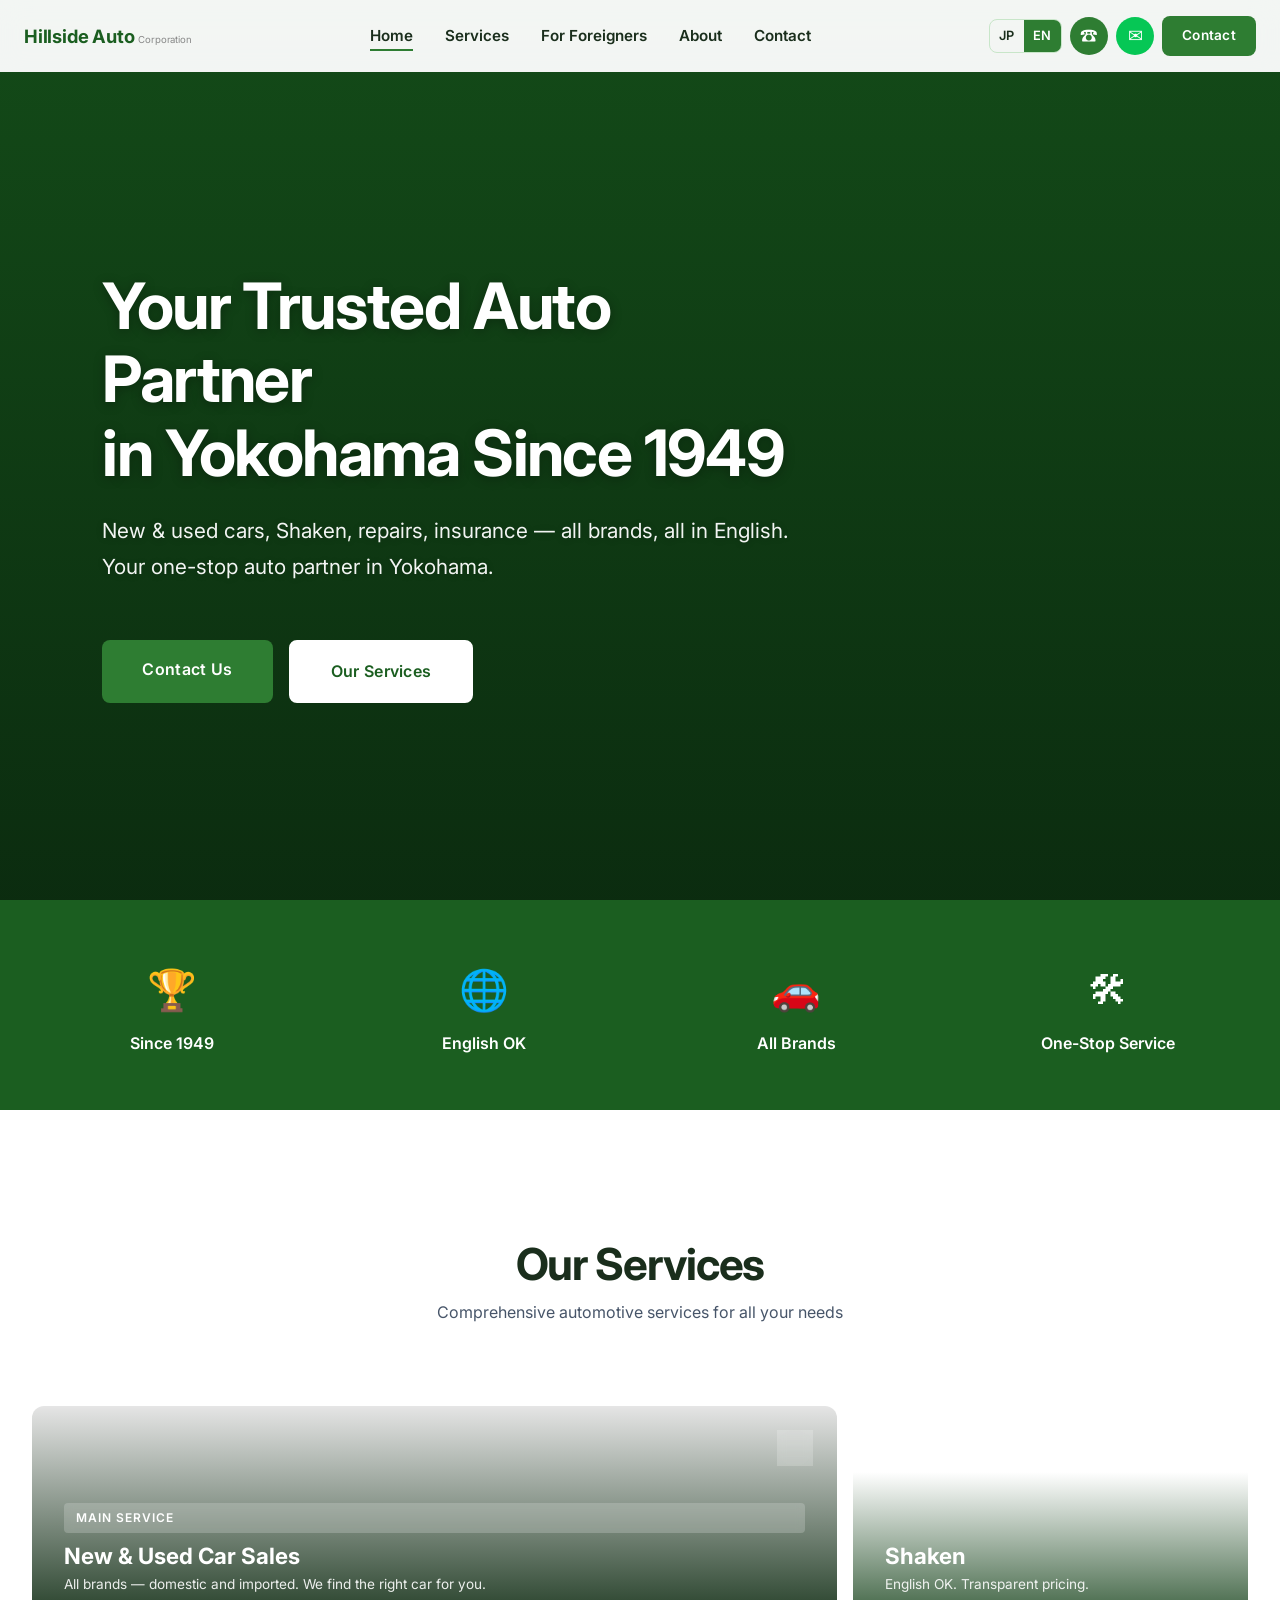
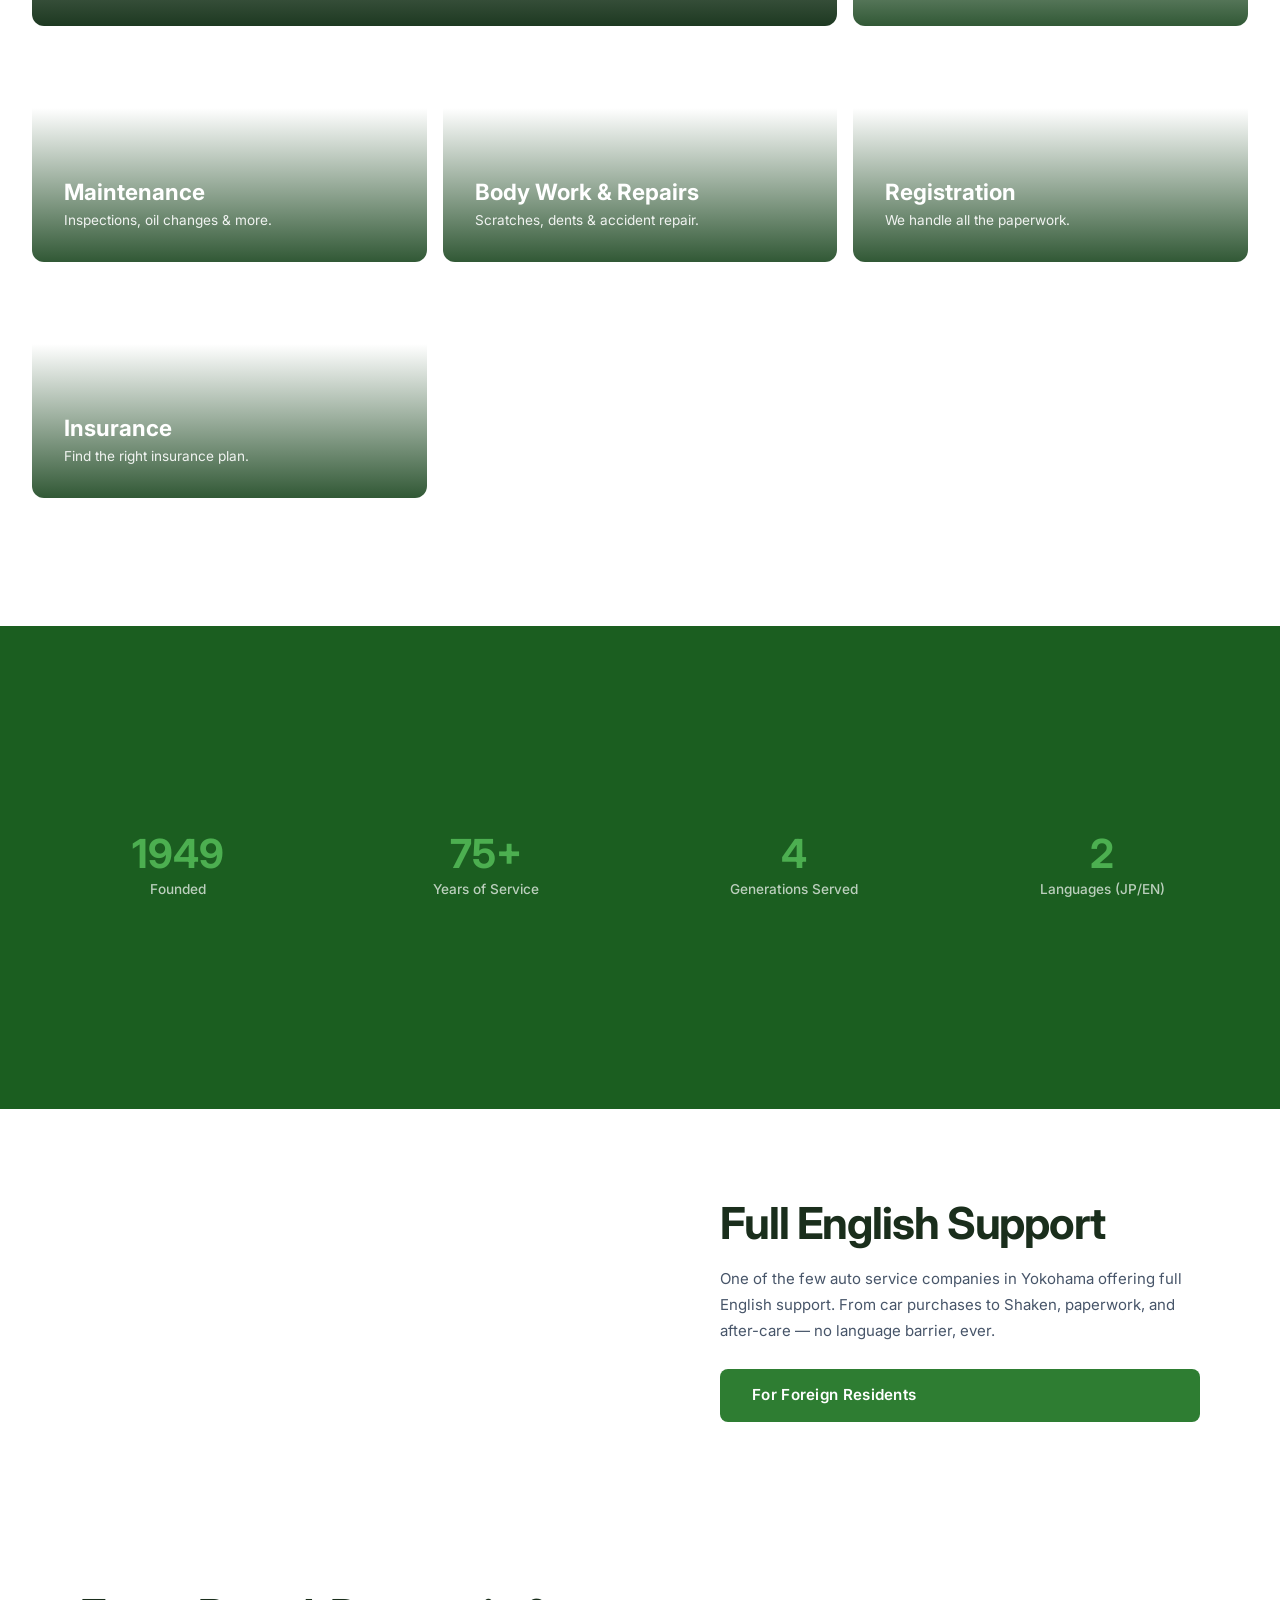
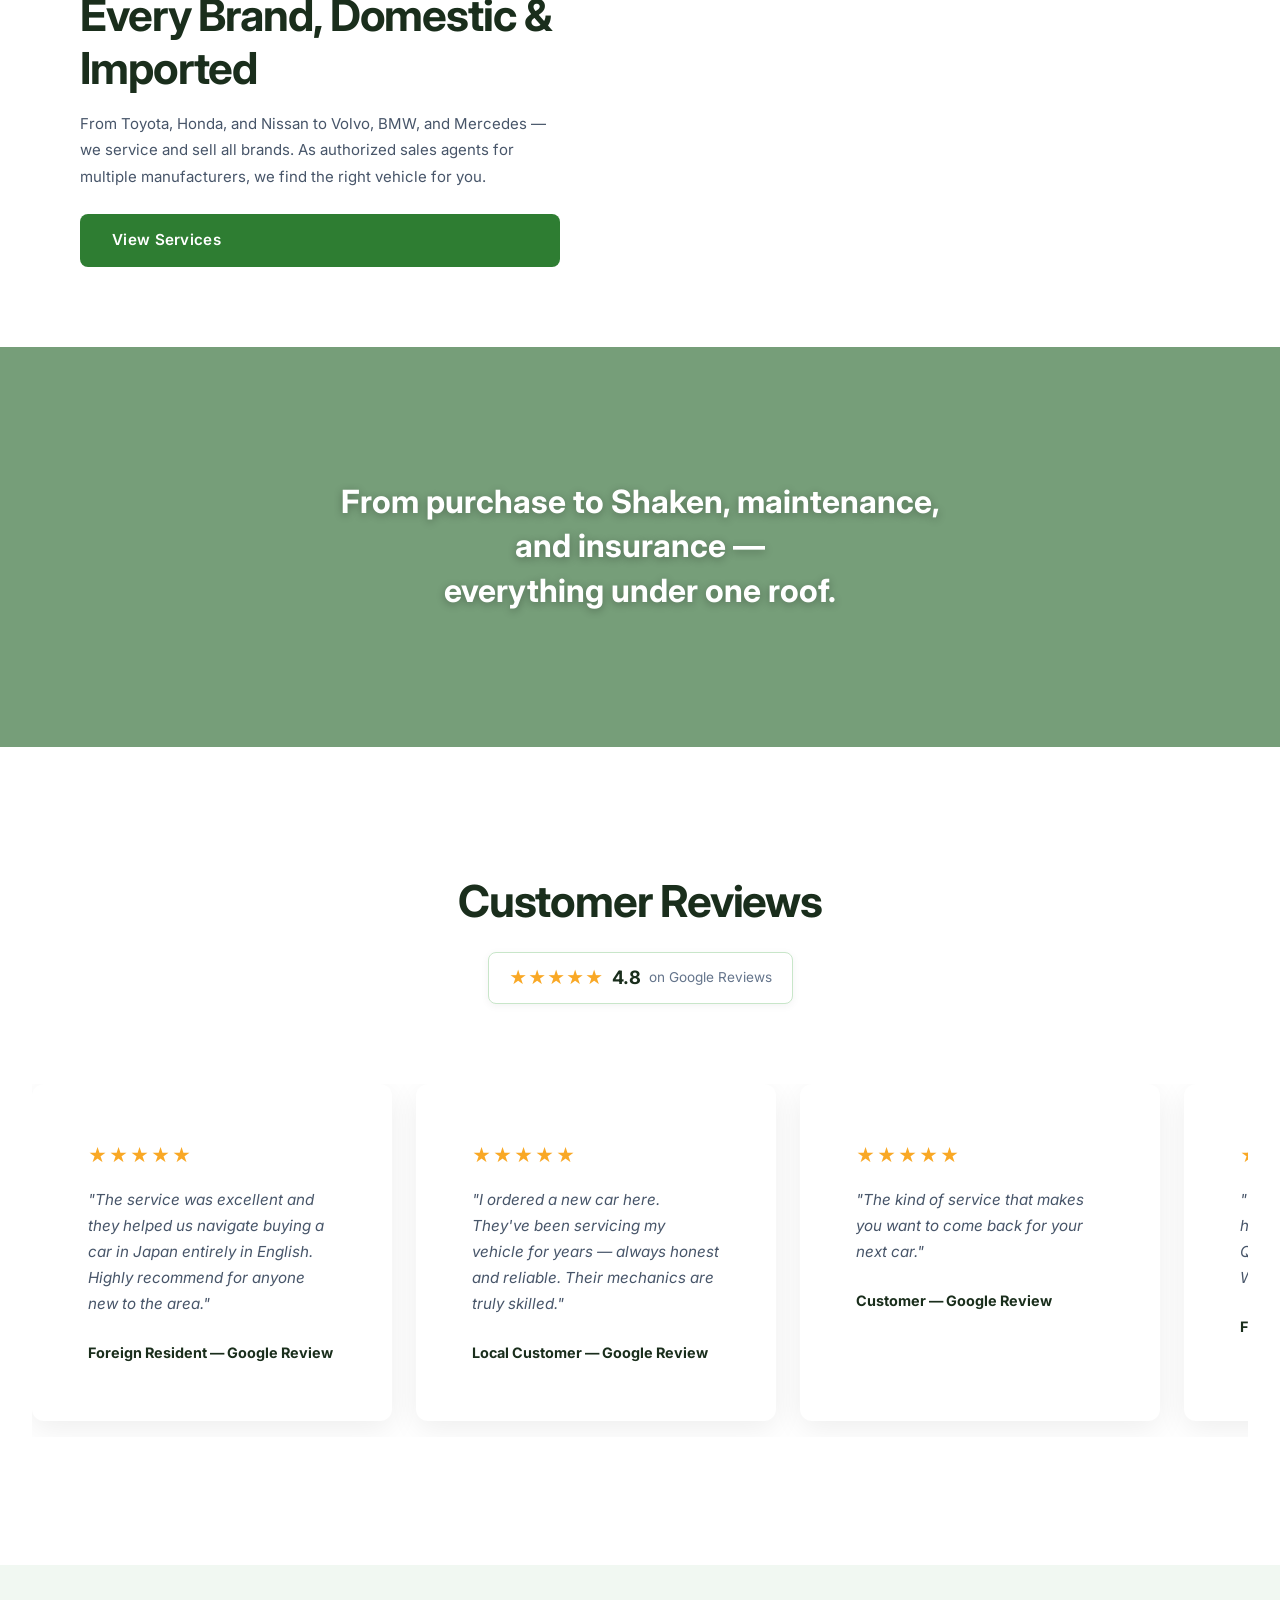
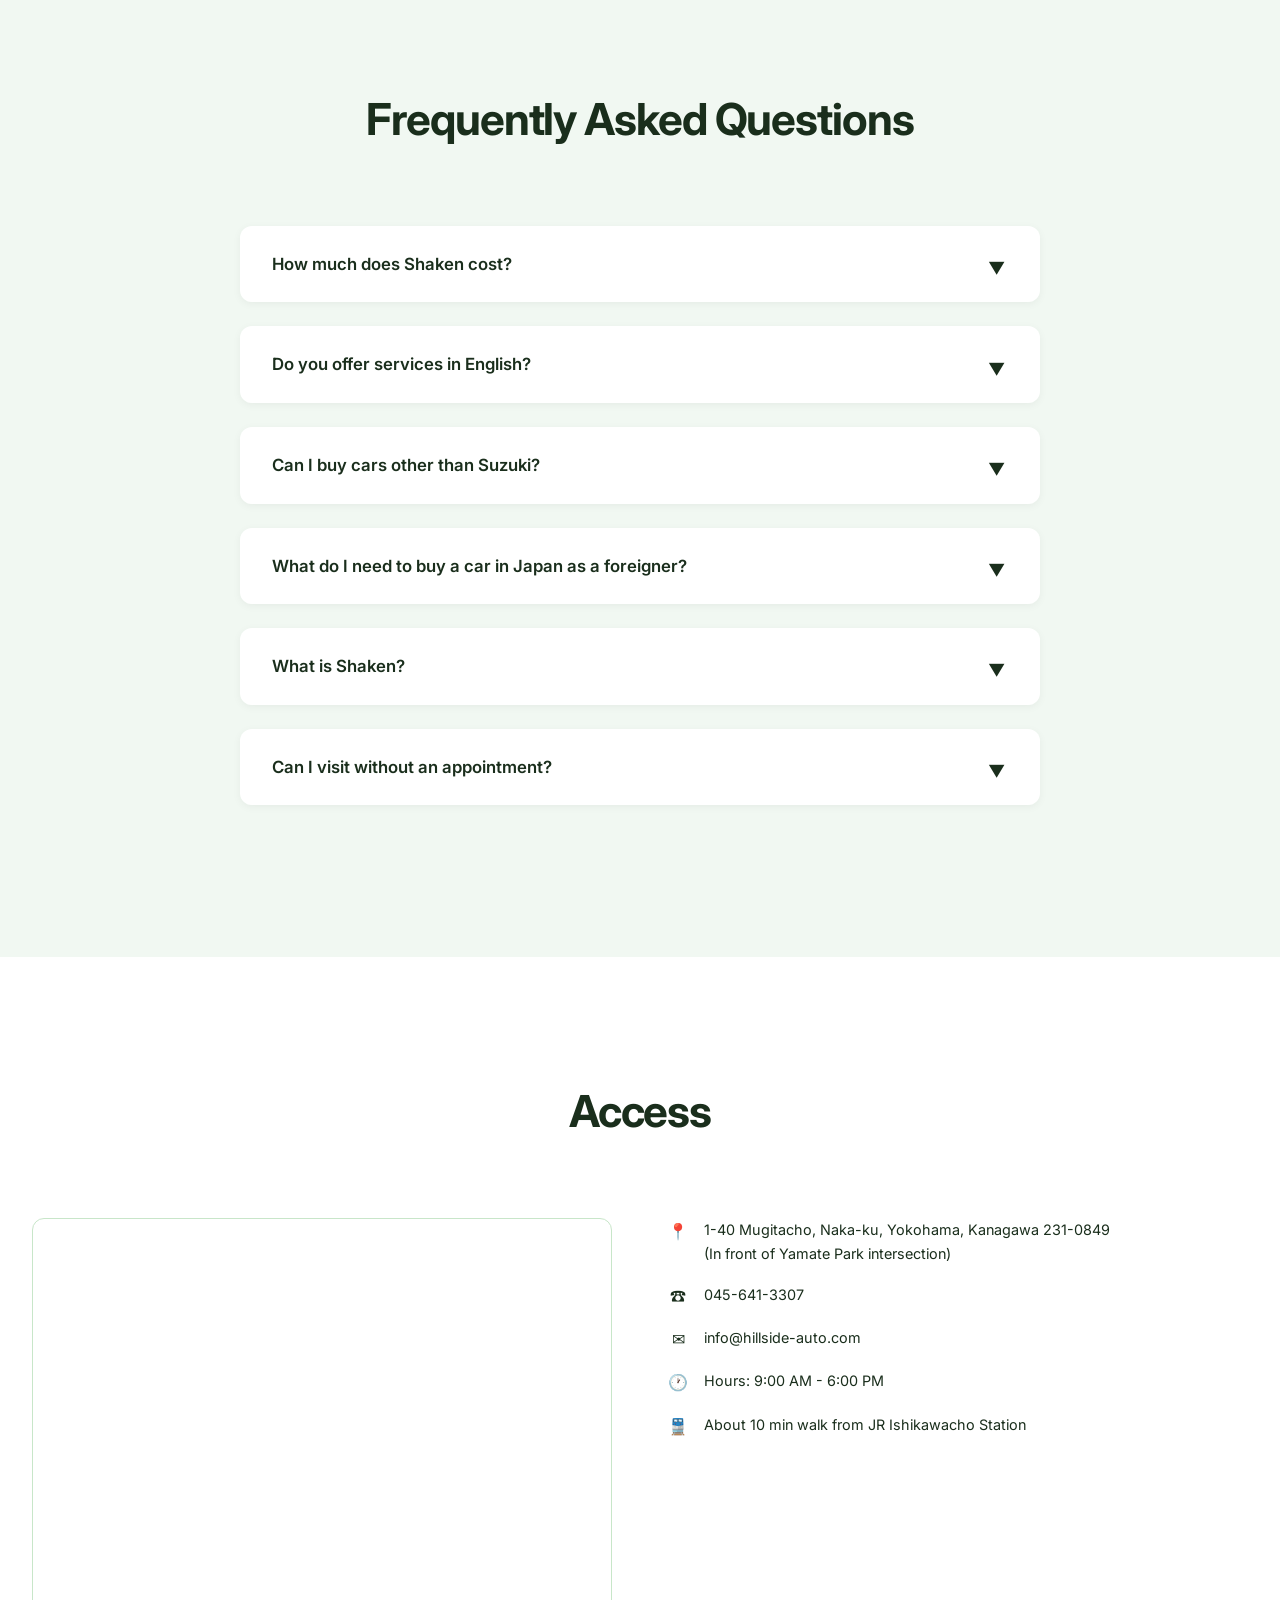
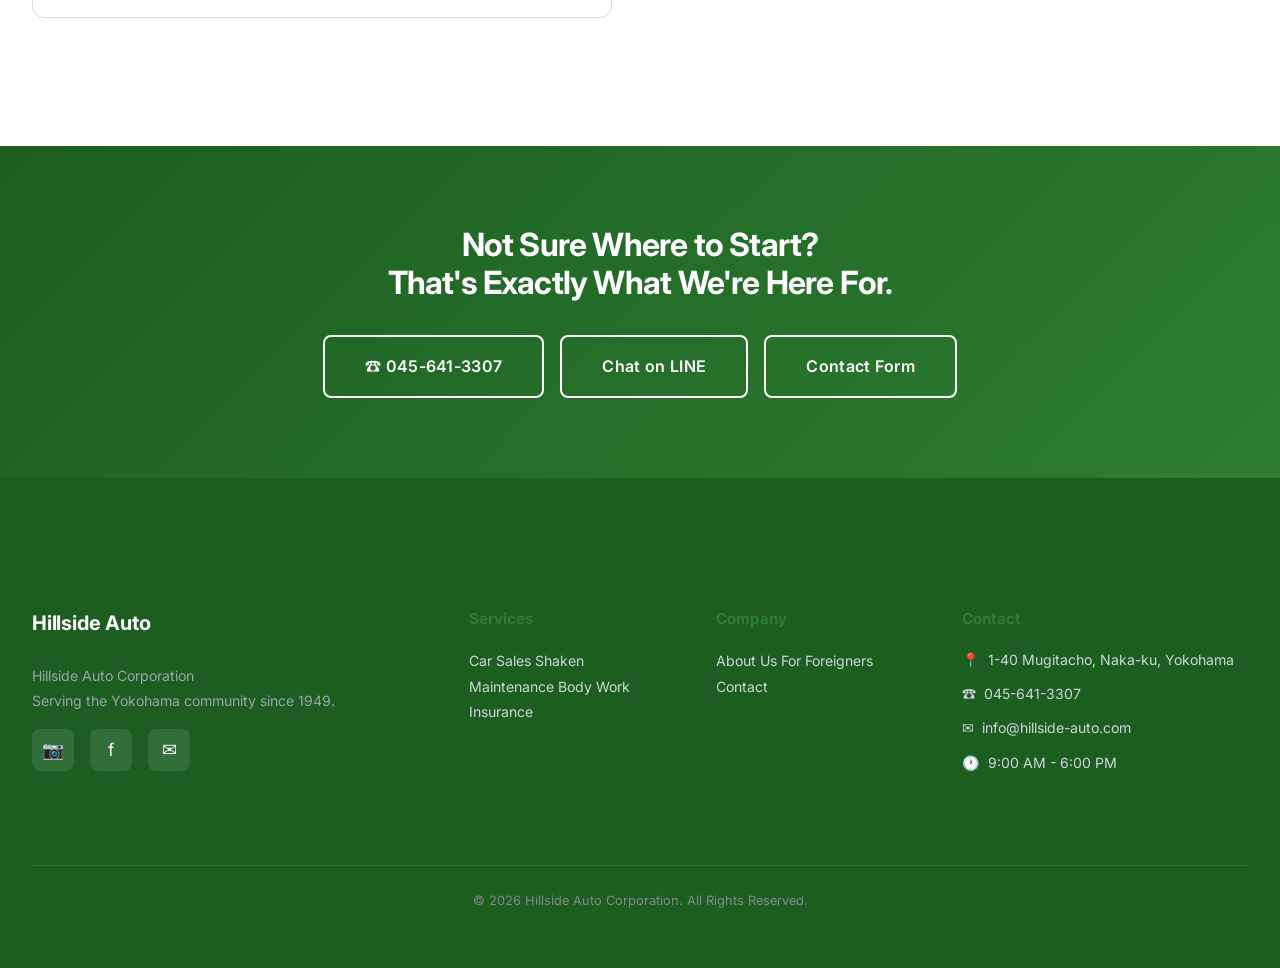
==== commit 41b7500e: "Major visual redesign: bento grid, split layouts, photo breaks - Services section: uniform cards → b" ====
--- a/index.html
+++ b/index.html
@@ -178,7 +178,7 @@
       </div>
     </section>
 
-    <!-- ===== SERVICES ===== -->
+    <!-- ===== SERVICES — BENTO GRID ===== -->
     <section class="section" id="services">
       <div class="container">
         <div class="section__title fade-in">
@@ -187,112 +187,158 @@
           <p data-lang-ja>お車に関するあらゆるニーズにお応えします</p>
           <p data-lang-en>Comprehensive automotive services for all your needs</p>
         </div>
-        <div class="grid grid--3">
-          <div class="service-card fade-in">
-            <div class="service-card__icon">&#128663;</div>
-            <h3 class="service-card__title" data-lang-ja>新車・中古車販売</h3>
-            <h3 class="service-card__title" data-lang-en>New & Used Car Sales</h3>
-            <p class="service-card__desc" data-lang-ja>全メーカー対応。在庫にないお車も取り寄せ可能です。</p>
-            <p class="service-card__desc" data-lang-en>All brands available. We can source any car you need.</p>
-            <a href="services.html" class="service-card__link" data-lang-ja>詳しく見る &rarr;</a>
-            <a href="services.html" class="service-card__link" data-lang-en>Learn More &rarr;</a>
-          </div>
-          <div class="service-card fade-in">
-            <div class="service-card__icon">&#128269;</div>
-            <h3 class="service-card__title" data-lang-ja>車検（Shaken）</h3>
-            <h3 class="service-card__title" data-lang-en>Shaken (Vehicle Inspection)</h3>
-            <p class="service-card__desc" data-lang-ja>外国人のお客様にも英語で丁寧にご対応いたします。</p>
-            <p class="service-card__desc" data-lang-en>Full English support for foreign residents in Japan.</p>
-            <a href="services.html" class="service-card__link" data-lang-ja>詳しく見る &rarr;</a>
-            <a href="services.html" class="service-card__link" data-lang-en>Learn More &rarr;</a>
-          </div>
-          <div class="service-card fade-in">
-            <div class="service-card__icon">&#128295;</div>
-            <h3 class="service-card__title" data-lang-ja>整備・メンテナンス</h3>
-            <h3 class="service-card__title" data-lang-en>Maintenance & Repairs</h3>
-            <p class="service-card__desc" data-lang-ja>定期点検、オイル交換など、愛車のメンテナンスをお任せください。</p>
-            <p class="service-card__desc" data-lang-en>Regular inspections, oil changes, and more for your vehicle.</p>
-            <a href="services.html" class="service-card__link" data-lang-ja>詳しく見る &rarr;</a>
-            <a href="services.html" class="service-card__link" data-lang-en>Learn More &rarr;</a>
-          </div>
-          <div class="service-card fade-in">
-            <div class="service-card__icon">&#127912;</div>
-            <h3 class="service-card__title" data-lang-ja>板金塗装・事故修理</h3>
-            <h3 class="service-card__title" data-lang-en>Body Work & Accident Repair</h3>
-            <p class="service-card__desc" data-lang-ja>キズ・ヘコミの修復から事故車の修理まで対応。</p>
-            <p class="service-card__desc" data-lang-en>From minor scratches to major accident damage repairs.</p>
-            <a href="services.html" class="service-card__link" data-lang-ja>詳しく見る &rarr;</a>
-            <a href="services.html" class="service-card__link" data-lang-en>Learn More &rarr;</a>
-          </div>
-          <div class="service-card fade-in">
-            <div class="service-card__icon">&#128203;</div>
-            <h3 class="service-card__title" data-lang-ja>登録・名義変更</h3>
-            <h3 class="service-card__title" data-lang-en>Registration & Transfers</h3>
-            <p class="service-card__desc" data-lang-ja>煩雑な書類手続きを代行いたします。</p>
-            <p class="service-card__desc" data-lang-en>We handle all the complex paperwork for you.</p>
-            <a href="services.html" class="service-card__link" data-lang-ja>詳しく見る &rarr;</a>
-            <a href="services.html" class="service-card__link" data-lang-en>Learn More &rarr;</a>
-          </div>
-          <div class="service-card fade-in">
-            <div class="service-card__icon">&#128737;</div>
-            <h3 class="service-card__title" data-lang-ja>保険</h3>
-            <h3 class="service-card__title" data-lang-en>Insurance</h3>
-            <p class="service-card__desc" data-lang-ja>自動車保険のご相談・お手続きもお任せください。</p>
-            <p class="service-card__desc" data-lang-en>Auto insurance consultation and enrollment assistance.</p>
-            <a href="services.html" class="service-card__link" data-lang-ja>詳しく見る &rarr;</a>
-            <a href="services.html" class="service-card__link" data-lang-en>Learn More &rarr;</a>
-          </div>
-        </div>
-      </div>
-    </section>
-
-    <!-- ===== WHY CHOOSE US ===== -->
+        <div class="bento-grid fade-in">
+
+          <!-- Car Sales — Large card -->
+          <a href="services.html" class="bento-card bento-card--wide bento-card--dark">
+            <div class="bento-card__bg" style="background-image:url('https://images.unsplash.com/photo-1568605117036-5fe5e7bab0b7?w=800&q=80');"></div>
+            <div class="bento-card__overlay"></div>
+            <div class="bento-card__arrow">&rarr;</div>
+            <div class="bento-card__content">
+              <div class="bento-card__label" data-lang-ja>メインサービス</div>
+              <div class="bento-card__label" data-lang-en>Main Service</div>
+              <div class="bento-card__title" data-lang-ja>新車・中古車販売</div>
+              <div class="bento-card__title" data-lang-en>New &amp; Used Car Sales</div>
+              <div class="bento-card__desc" data-lang-ja>全メーカー対応。国産車から輸入車まで、お客様に最適な一台をご提案します。</div>
+              <div class="bento-card__desc" data-lang-en>All brands — domestic and imported. We find the right car for you.</div>
+            </div>
+          </a>
+
+          <!-- Shaken -->
+          <a href="services.html" class="bento-card">
+            <div class="bento-card__bg" style="background-image:url('https://images.unsplash.com/photo-1619642751034-765dfdf7c58e?w=600&q=80');"></div>
+            <div class="bento-card__overlay"></div>
+            <div class="bento-card__arrow">&rarr;</div>
+            <div class="bento-card__content">
+              <div class="bento-card__title" data-lang-ja>車検</div>
+              <div class="bento-card__title" data-lang-en>Shaken</div>
+              <div class="bento-card__desc" data-lang-ja>英語対応OK。透明な料金で安心。</div>
+              <div class="bento-card__desc" data-lang-en>English OK. Transparent pricing.</div>
+            </div>
+          </a>
+
+          <!-- Maintenance -->
+          <a href="services.html" class="bento-card">
+            <div class="bento-card__bg" style="background-image:url('https://images.unsplash.com/photo-1487754180451-c456f719a1fc?w=600&q=80');"></div>
+            <div class="bento-card__overlay"></div>
+            <div class="bento-card__arrow">&rarr;</div>
+            <div class="bento-card__content">
+              <div class="bento-card__title" data-lang-ja>整備・メンテナンス</div>
+              <div class="bento-card__title" data-lang-en>Maintenance</div>
+              <div class="bento-card__desc" data-lang-ja>定期点検からオイル交換まで。</div>
+              <div class="bento-card__desc" data-lang-en>Inspections, oil changes &amp; more.</div>
+            </div>
+          </a>
+
+          <!-- Body Work -->
+          <a href="services.html" class="bento-card">
+            <div class="bento-card__bg" style="background-image:url('https://images.unsplash.com/photo-1625047509248-ec889cbff17f?w=600&q=80');"></div>
+            <div class="bento-card__overlay"></div>
+            <div class="bento-card__arrow">&rarr;</div>
+            <div class="bento-card__content">
+              <div class="bento-card__title" data-lang-ja>板金塗装・事故修理</div>
+              <div class="bento-card__title" data-lang-en>Body Work &amp; Repairs</div>
+              <div class="bento-card__desc" data-lang-ja>キズ・ヘコミから事故修理まで。</div>
+              <div class="bento-card__desc" data-lang-en>Scratches, dents &amp; accident repair.</div>
+            </div>
+          </a>
+
+          <!-- Registration -->
+          <a href="services.html" class="bento-card">
+            <div class="bento-card__bg" style="background-image:url('https://images.unsplash.com/photo-1554224155-6726b3ff858f?w=600&q=80');"></div>
+            <div class="bento-card__overlay"></div>
+            <div class="bento-card__arrow">&rarr;</div>
+            <div class="bento-card__content">
+              <div class="bento-card__title" data-lang-ja>登録・名義変更</div>
+              <div class="bento-card__title" data-lang-en>Registration</div>
+              <div class="bento-card__desc" data-lang-ja>煩雑な書類手続きを代行。</div>
+              <div class="bento-card__desc" data-lang-en>We handle all the paperwork.</div>
+            </div>
+          </a>
+
+          <!-- Insurance -->
+          <a href="services.html" class="bento-card">
+            <div class="bento-card__bg" style="background-image:url('https://images.unsplash.com/photo-1450101499163-c8848c66ca85?w=600&q=80');"></div>
+            <div class="bento-card__overlay"></div>
+            <div class="bento-card__arrow">&rarr;</div>
+            <div class="bento-card__content">
+              <div class="bento-card__title" data-lang-ja>保険</div>
+              <div class="bento-card__title" data-lang-en>Insurance</div>
+              <div class="bento-card__desc" data-lang-ja>最適な保険プランをご提案。</div>
+              <div class="bento-card__desc" data-lang-en>Find the right insurance plan.</div>
+            </div>
+          </a>
+
+        </div>
+      </div>
+    </section>
+
+    <!-- ===== STATS BAR ===== -->
     <section class="section section--dark">
       <div class="container">
-        <div class="section__title fade-in">
-          <h2 data-lang-ja>選ばれる理由</h2>
-          <h2 data-lang-en>Why Choose Hillside Auto</h2>
-        </div>
-        <div class="grid grid--2">
-          <div class="reason-card fade-in">
-            <div class="reason-card__number">1</div>
-            <div>
-              <h3 class="reason-card__title" data-lang-ja>1949年創業の信頼</h3>
-              <h3 class="reason-card__title" data-lang-en>Since 1949 of Experience</h3>
-              <p class="reason-card__desc" data-lang-ja>1949年の創業以来、横浜・山手エリアで4世代にわたるお客様との信頼関係を築いてきました。長く選ばれ続ける理由がここにあります。</p>
-              <p class="reason-card__desc" data-lang-en>Since 1949, we've built four-generation relationships with families in the Yokohama Yamate area. There's a reason customers keep coming back.</p>
-            </div>
-          </div>
-          <div class="reason-card fade-in">
-            <div class="reason-card__number">2</div>
-            <div>
-              <h3 class="reason-card__title" data-lang-ja>完全英語対応</h3>
-              <h3 class="reason-card__title" data-lang-en>Full English Support</h3>
-              <p class="reason-card__desc" data-lang-ja>横浜エリアで数少ない、全サービスを英語でご提供できる自動車会社。購入相談から書類手続き、アフターケアまで、言葉の壁を感じることなくご利用いただけます。</p>
-              <p class="reason-card__desc" data-lang-en>One of the few auto service companies in Yokohama with full English support. From consultation to paperwork to after-care &mdash; no language barrier, ever.</p>
-            </div>
-          </div>
-          <div class="reason-card fade-in">
-            <div class="reason-card__number">3</div>
-            <div>
-              <h3 class="reason-card__title" data-lang-ja>ワンストップサービス</h3>
-              <h3 class="reason-card__title" data-lang-en>One-Stop Service</h3>
-              <p class="reason-card__desc" data-lang-ja>車の購入・車検・整備・保険・書類手続き &mdash; 何度も違うお店を探す必要はありません。すべて一箇所で完結します。</p>
-              <p class="reason-card__desc" data-lang-en>Purchase, Shaken, maintenance, insurance, paperwork &mdash; stop searching for different shops. Everything handled under one roof.</p>
-            </div>
-          </div>
-          <div class="reason-card fade-in">
-            <div class="reason-card__number">4</div>
-            <div>
-              <h3 class="reason-card__title" data-lang-ja>全メーカー対応</h3>
-              <h3 class="reason-card__title" data-lang-en>All Brands Welcome</h3>
-              <p class="reason-card__desc" data-lang-ja>スズキ副代理店ですが、トヨタ・ホンダ・日産などの国産車から、BMW・メルセデスなどの輸入車まで、新車・中古車問わず全メーカーお取り扱い可能です。</p>
-              <p class="reason-card__desc" data-lang-en>As a Suzuki sub-dealer, we also handle Toyota, Honda, Nissan, BMW, Mercedes, and more. New or used, domestic or imported &mdash; we've got you covered.</p>
-            </div>
-          </div>
-        </div>
-      </div>
-    </section>
+        <div class="stats-bar fade-in">
+          <div class="stats-bar__item">
+            <div class="stats-bar__number">1949</div>
+            <div class="stats-bar__label" data-lang-ja>創業年</div>
+            <div class="stats-bar__label" data-lang-en>Founded</div>
+          </div>
+          <div class="stats-bar__item">
+            <div class="stats-bar__number">75+</div>
+            <div class="stats-bar__label" data-lang-ja>年の実績</div>
+            <div class="stats-bar__label" data-lang-en>Years of Service</div>
+          </div>
+          <div class="stats-bar__item">
+            <div class="stats-bar__number">4</div>
+            <div class="stats-bar__label" data-lang-ja>世代のお客様</div>
+            <div class="stats-bar__label" data-lang-en>Generations Served</div>
+          </div>
+          <div class="stats-bar__item">
+            <div class="stats-bar__number">2</div>
+            <div class="stats-bar__label" data-lang-ja>対応言語（日/英）</div>
+            <div class="stats-bar__label" data-lang-en>Languages (JP/EN)</div>
+          </div>
+        </div>
+      </div>
+    </section>
+
+    <!-- ===== WHY CHOOSE US — SPLIT LAYOUTS ===== -->
+
+    <!-- Split 1: English Support -->
+    <div class="split-section fade-in">
+      <div class="split-section__image" style="background-image:url('https://images.unsplash.com/photo-1521791136064-7986c2920216?w=800&q=80');"></div>
+      <div class="split-section__content">
+        <h2 data-lang-ja>完全英語対応</h2>
+        <h2 data-lang-en>Full English Support</h2>
+        <p data-lang-ja>横浜エリアで数少ない、全サービスを英語でご提供できる自動車会社です。購入相談から車検の説明、書類手続き、アフターケアまで、言葉の壁を感じることなくご利用いただけます。</p>
+        <p data-lang-en>One of the few auto service companies in Yokohama offering full English support. From car purchases to Shaken, paperwork, and after-care &mdash; no language barrier, ever.</p>
+        <a href="for-foreigners.html" class="btn btn--primary" data-lang-ja>外国人の方はこちら</a>
+        <a href="for-foreigners.html" class="btn btn--primary" data-lang-en>For Foreign Residents</a>
+      </div>
+    </div>
+
+    <!-- Split 2: All Brands (reversed) -->
+    <div class="split-section split-section--reverse fade-in">
+      <div class="split-section__image" style="background-image:url('https://images.unsplash.com/photo-1492144534655-ae79c964c9d7?w=800&q=80');"></div>
+      <div class="split-section__content">
+        <h2 data-lang-ja>国産車も輸入車も、全メーカー対応</h2>
+        <h2 data-lang-en>Every Brand, Domestic &amp; Imported</h2>
+        <p data-lang-ja>トヨタ・ホンダ・日産などの国産車から、ボルボ・BMW・メルセデスなどの輸入車まで全車種に対応。スズキ副代理店としての認定に加え、複数メーカーの正規販売代理店・協力工場としての実績があります。</p>
+        <p data-lang-en>From Toyota, Honda, and Nissan to Volvo, BMW, and Mercedes &mdash; we service and sell all brands. As authorized sales agents for multiple manufacturers, we find the right vehicle for you.</p>
+        <a href="services.html" class="btn btn--primary" data-lang-ja>サービス詳細</a>
+        <a href="services.html" class="btn btn--primary" data-lang-en>View Services</a>
+      </div>
+    </div>
+
+    <!-- Photo Break -->
+    <div class="photo-break fade-in">
+      <div class="photo-break__image" style="background-image:url('images/IMG_7044.JPG');"></div>
+      <div class="photo-break__overlay">
+        <div class="photo-break__text">
+          <span data-lang-ja>購入から車検、整備、保険まで &mdash;<br>すべて一箇所で完結します。</span>
+          <span data-lang-en>From purchase to Shaken, maintenance, and insurance &mdash;<br>everything under one roof.</span>
+        </div>
+      </div>
+    </div>
 
     <!-- ===== REVIEWS ===== -->
     <section class="section">
--- a/css/components.css
+++ b/css/components.css
@@ -1158,6 +1158,214 @@
   min-height: 200px;
 }
 
+/* ============================================
+   BENTO GRID — Visual service layout
+   ============================================ */
+.bento-grid {
+  display: grid;
+  grid-template-columns: 1fr;
+  gap: var(--space-md);
+}
+
+.bento-card {
+  position: relative;
+  border-radius: var(--border-radius-lg);
+  overflow: hidden;
+  min-height: 220px;
+  display: flex;
+  flex-direction: column;
+  justify-content: flex-end;
+  padding: var(--space-xl);
+  color: #fff;
+  text-decoration: none;
+  transition: transform var(--transition-base);
+}
+
+.bento-card:hover {
+  transform: translateY(-3px);
+}
+
+.bento-card__bg {
+  position: absolute;
+  inset: 0;
+  background-size: cover;
+  background-position: center;
+  z-index: 0;
+  transition: transform 0.5s ease;
+}
+
+.bento-card:hover .bento-card__bg {
+  transform: scale(1.05);
+}
+
+.bento-card__overlay {
+  position: absolute;
+  inset: 0;
+  background: linear-gradient(180deg, rgba(0,0,0,0) 30%, rgba(13,59,18,0.85) 100%);
+  z-index: 1;
+}
+
+.bento-card--dark .bento-card__overlay {
+  background: linear-gradient(180deg, rgba(0,0,0,0.1) 0%, rgba(10,40,14,0.92) 100%);
+}
+
+.bento-card__content {
+  position: relative;
+  z-index: 2;
+}
+
+.bento-card__label {
+  display: inline-block;
+  font-size: 0.75rem;
+  font-weight: 600;
+  letter-spacing: 0.08em;
+  text-transform: uppercase;
+  background: rgba(255,255,255,0.2);
+  padding: 0.3rem 0.75rem;
+  border-radius: 4px;
+  margin-bottom: var(--space-sm);
+  backdrop-filter: blur(4px);
+}
+
+.bento-card__title {
+  font-size: 1.25rem;
+  font-weight: 700;
+  margin-bottom: var(--space-xs);
+  line-height: 1.3;
+}
+
+.bento-card__desc {
+  font-size: 0.85rem;
+  opacity: 0.9;
+  line-height: 1.5;
+}
+
+.bento-card__arrow {
+  position: absolute;
+  top: var(--space-lg);
+  right: var(--space-lg);
+  width: 36px;
+  height: 36px;
+  border-radius: 50%;
+  background: rgba(255,255,255,0.2);
+  backdrop-filter: blur(4px);
+  display: flex;
+  align-items: center;
+  justify-content: center;
+  font-size: 1rem;
+  z-index: 2;
+  transition: background var(--transition-fast);
+}
+
+.bento-card:hover .bento-card__arrow {
+  background: var(--color-accent);
+}
+
+/* ============================================
+   SPLIT SECTION — Image + Text side by side
+   ============================================ */
+.split-section {
+  display: flex;
+  flex-direction: column;
+  gap: 0;
+}
+
+.split-section__image {
+  width: 100%;
+  min-height: 280px;
+  background-size: cover;
+  background-position: center;
+}
+
+.split-section__content {
+  padding: var(--space-2xl) var(--space-lg);
+}
+
+.split-section__content h2 {
+  margin-bottom: var(--space-md);
+}
+
+.split-section__content p {
+  color: #475569;
+  line-height: 1.75;
+  margin-bottom: var(--space-lg);
+}
+
+/* ============================================
+   FULL-WIDTH PHOTO BREAK
+   ============================================ */
+.photo-break {
+  position: relative;
+  height: 300px;
+  overflow: hidden;
+}
+
+.photo-break__image {
+  position: absolute;
+  inset: 0;
+  background-size: cover;
+  background-position: center;
+  background-attachment: fixed;
+}
+
+.photo-break__overlay {
+  position: absolute;
+  inset: 0;
+  background: rgba(27,94,32,0.6);
+  display: flex;
+  align-items: center;
+  justify-content: center;
+  text-align: center;
+  color: #fff;
+  padding: var(--space-xl);
+}
+
+.photo-break__text {
+  font-size: 1.5rem;
+  font-weight: 700;
+  max-width: 600px;
+  line-height: 1.4;
+  text-shadow: 0 2px 8px rgba(0,0,0,0.3);
+}
+
+/* ============================================
+   STATS BAR — Key numbers
+   ============================================ */
+.stats-bar {
+  display: grid;
+  grid-template-columns: repeat(2, 1fr);
+  gap: var(--space-md);
+  text-align: center;
+  padding: var(--space-2xl) 0;
+}
+
+.stats-bar__item {
+  padding: var(--space-lg);
+}
+
+.stats-bar__number {
+  font-family: var(--font-heading-en);
+  font-size: 2.5rem;
+  font-weight: 700;
+  color: var(--color-accent);
+  line-height: 1;
+  margin-bottom: var(--space-xs);
+}
+
+.stats-bar__label {
+  font-size: 0.85rem;
+  color: #475569;
+  font-weight: 500;
+}
+
+.section--dark .stats-bar__number {
+  color: var(--color-accent-bright, #4CAF50);
+}
+
+.section--dark .stats-bar__label {
+  color: rgba(255,255,255,0.7);
+}
+
 /* --- Scroll to Top --- */
 .scroll-top {
   position: fixed;
--- a/css/responsive.css
+++ b/css/responsive.css
@@ -53,6 +53,39 @@
     grid-template-columns: 1fr 1fr;
     gap: var(--space-2xl);
     align-items: start;
+  }
+
+  .bento-grid {
+    grid-template-columns: repeat(2, 1fr);
+  }
+
+  .bento-card--wide {
+    grid-column: span 2;
+  }
+
+  .split-section {
+    flex-direction: row;
+  }
+
+  .split-section--reverse {
+    flex-direction: row-reverse;
+  }
+
+  .split-section__image {
+    width: 50%;
+    min-height: 400px;
+  }
+
+  .split-section__content {
+    width: 50%;
+    display: flex;
+    flex-direction: column;
+    justify-content: center;
+    padding: var(--space-3xl);
+  }
+
+  .stats-bar {
+    grid-template-columns: repeat(4, 1fr);
   }
 }
 
@@ -122,6 +155,31 @@
     display: none;
   }
 
+  .bento-grid {
+    grid-template-columns: repeat(3, 1fr);
+  }
+
+  .bento-card--wide {
+    grid-column: span 2;
+  }
+
+  .bento-card--tall {
+    grid-row: span 2;
+    min-height: 460px;
+  }
+
+  .bento-card__title {
+    font-size: 1.4rem;
+  }
+
+  .photo-break {
+    height: 400px;
+  }
+
+  .photo-break__text {
+    font-size: 2rem;
+  }
+
   .section {
     padding: var(--space-4xl) 0;
   }
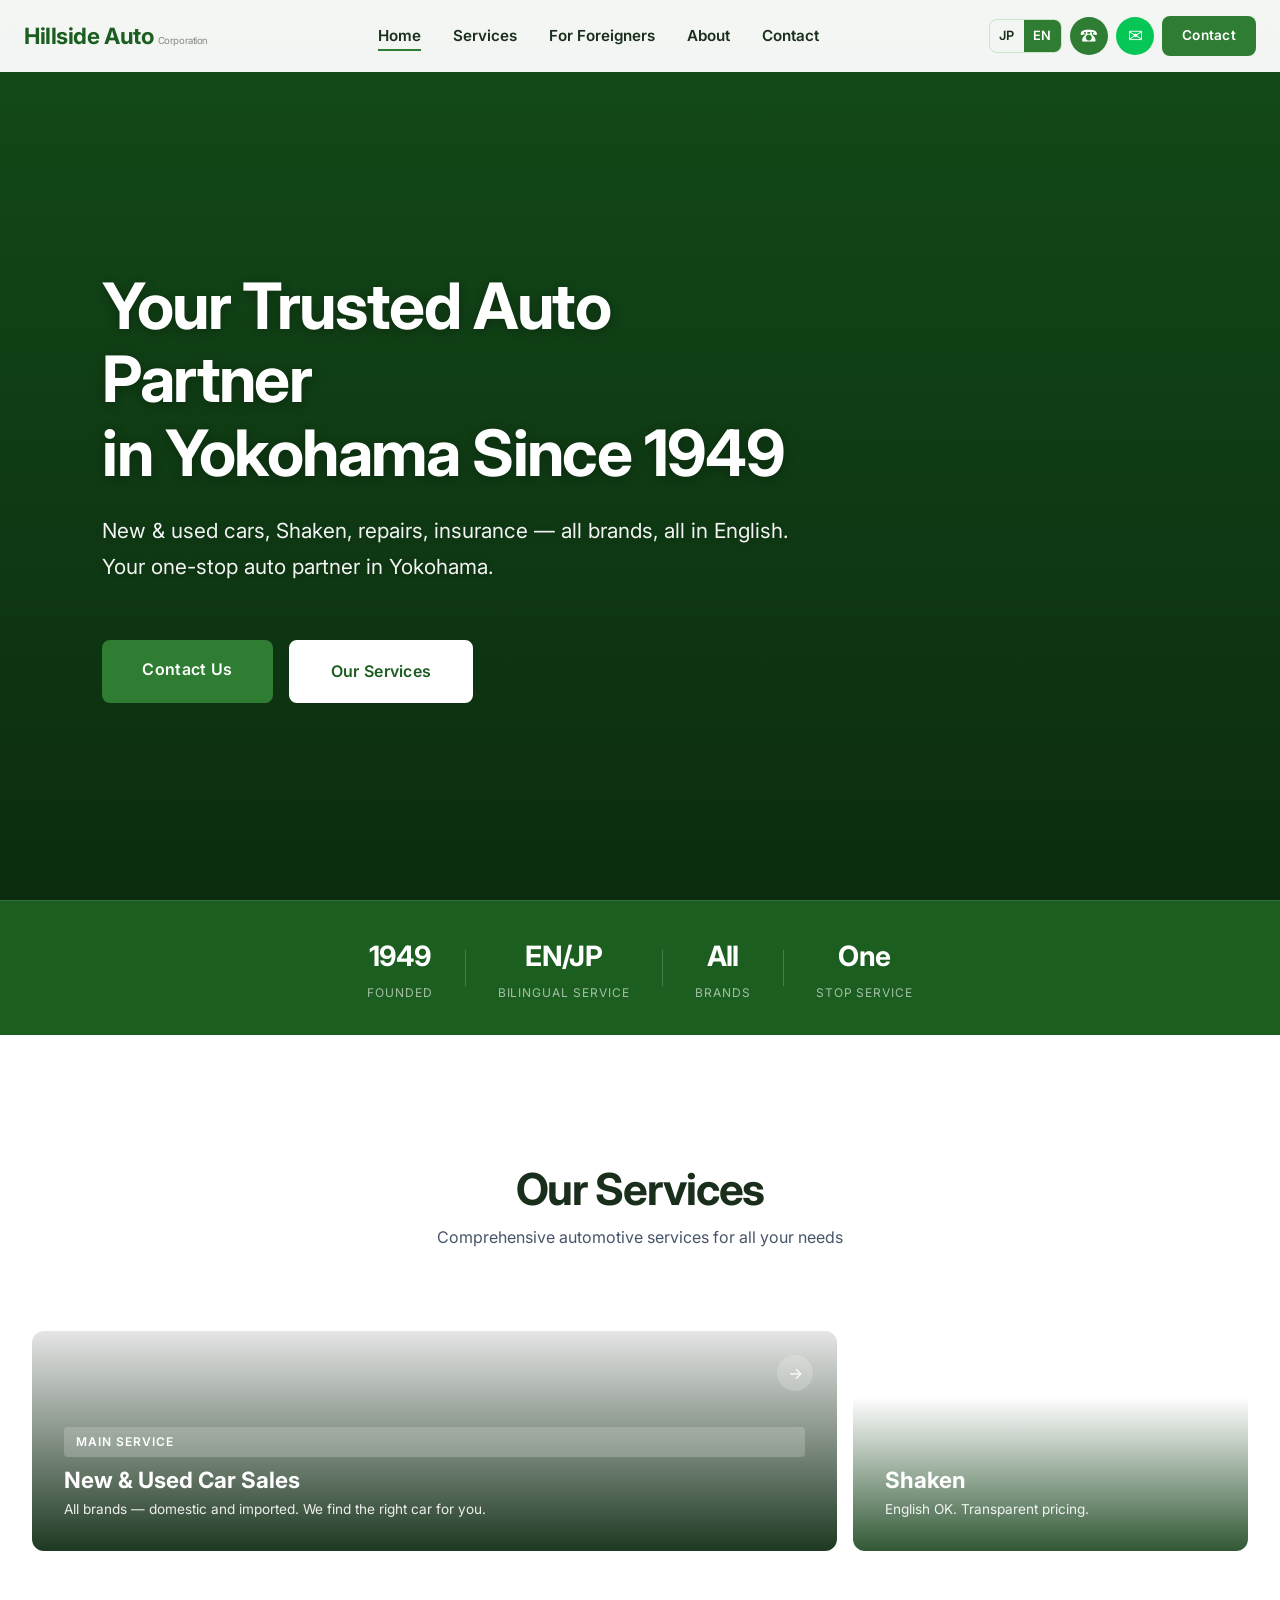
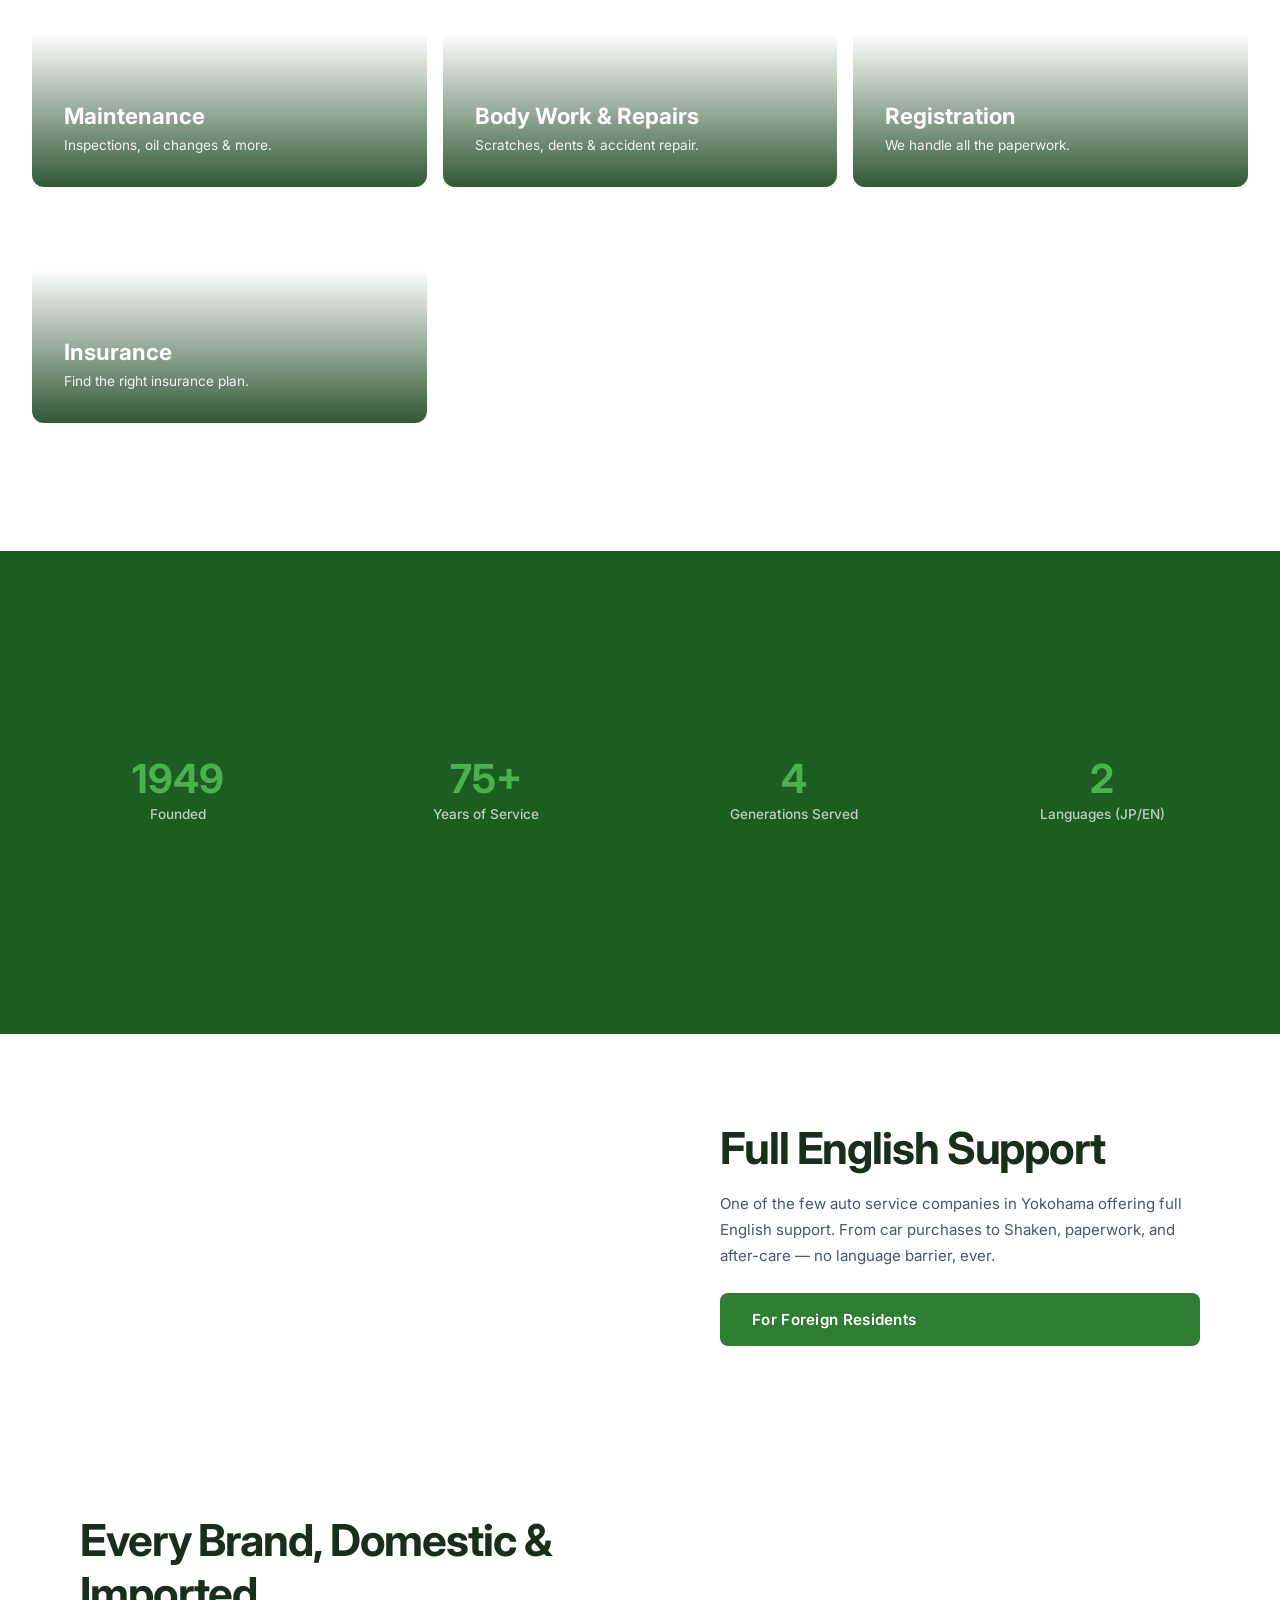
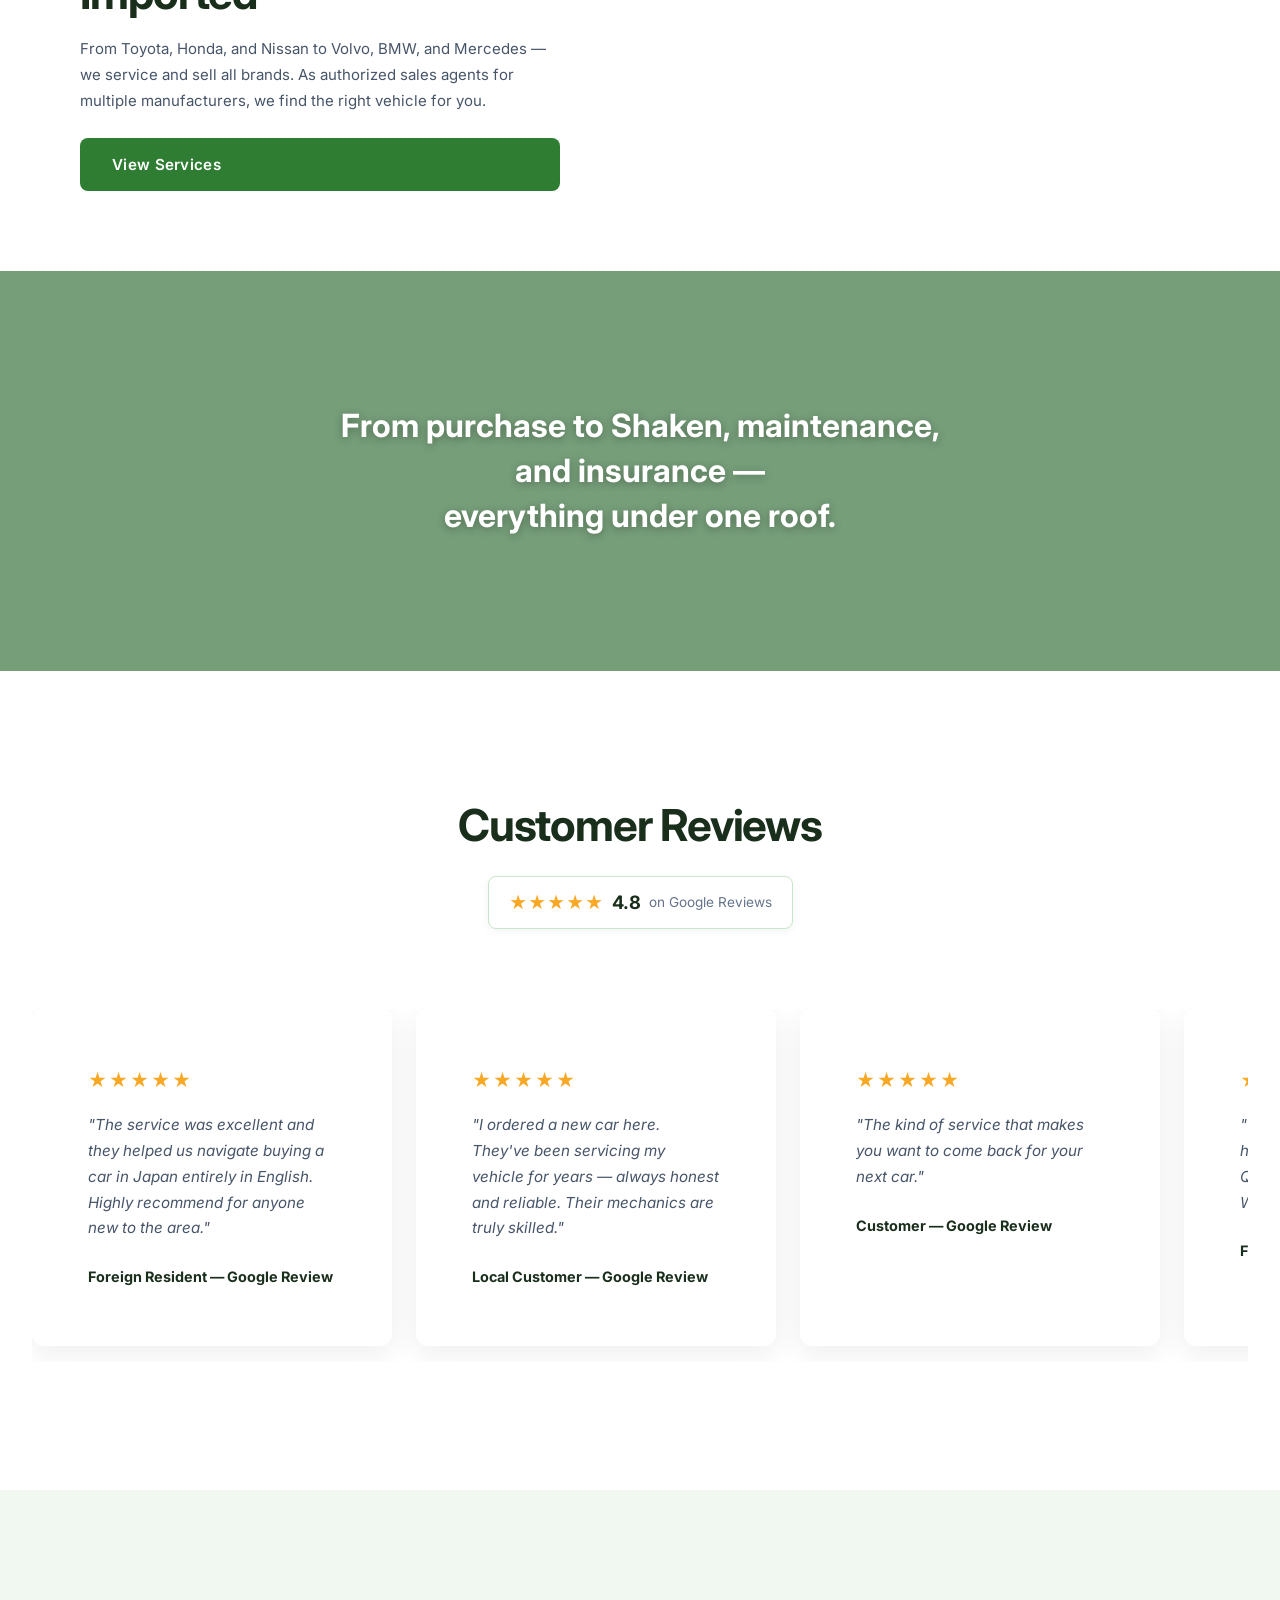
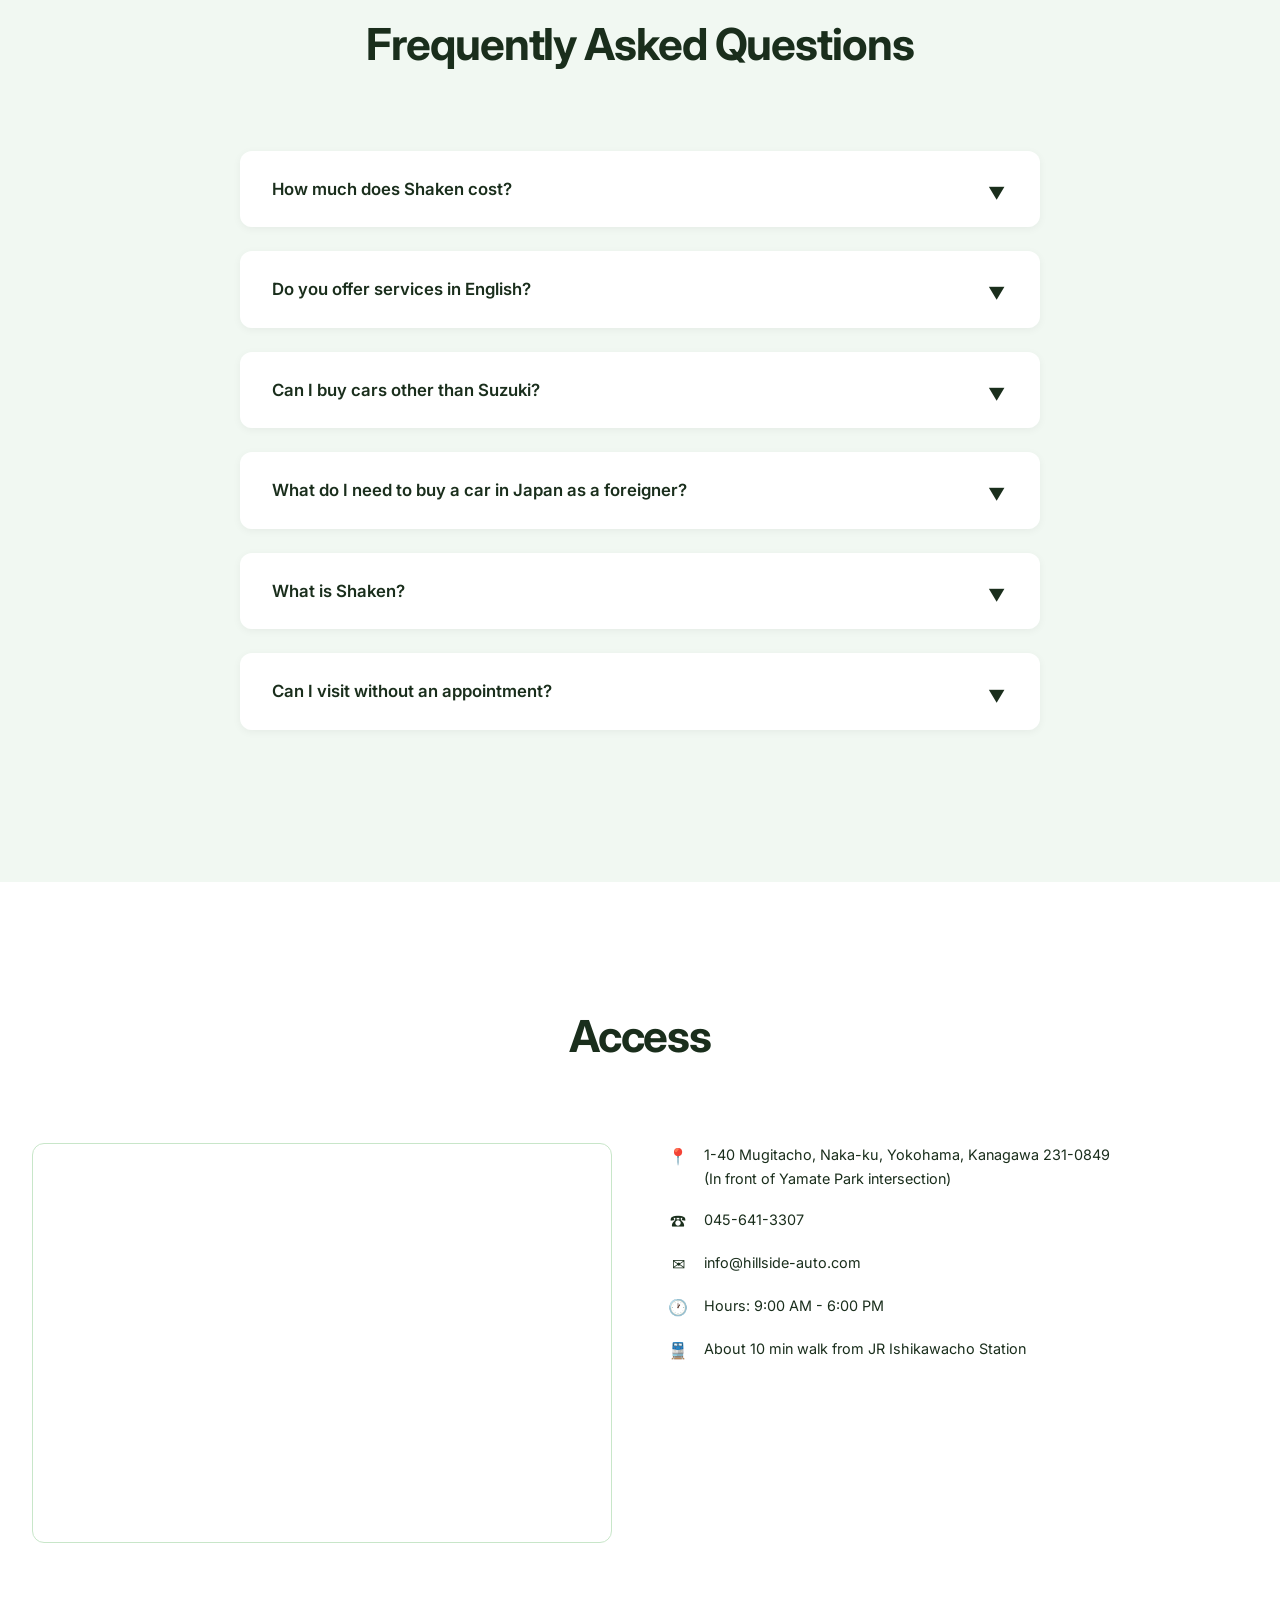
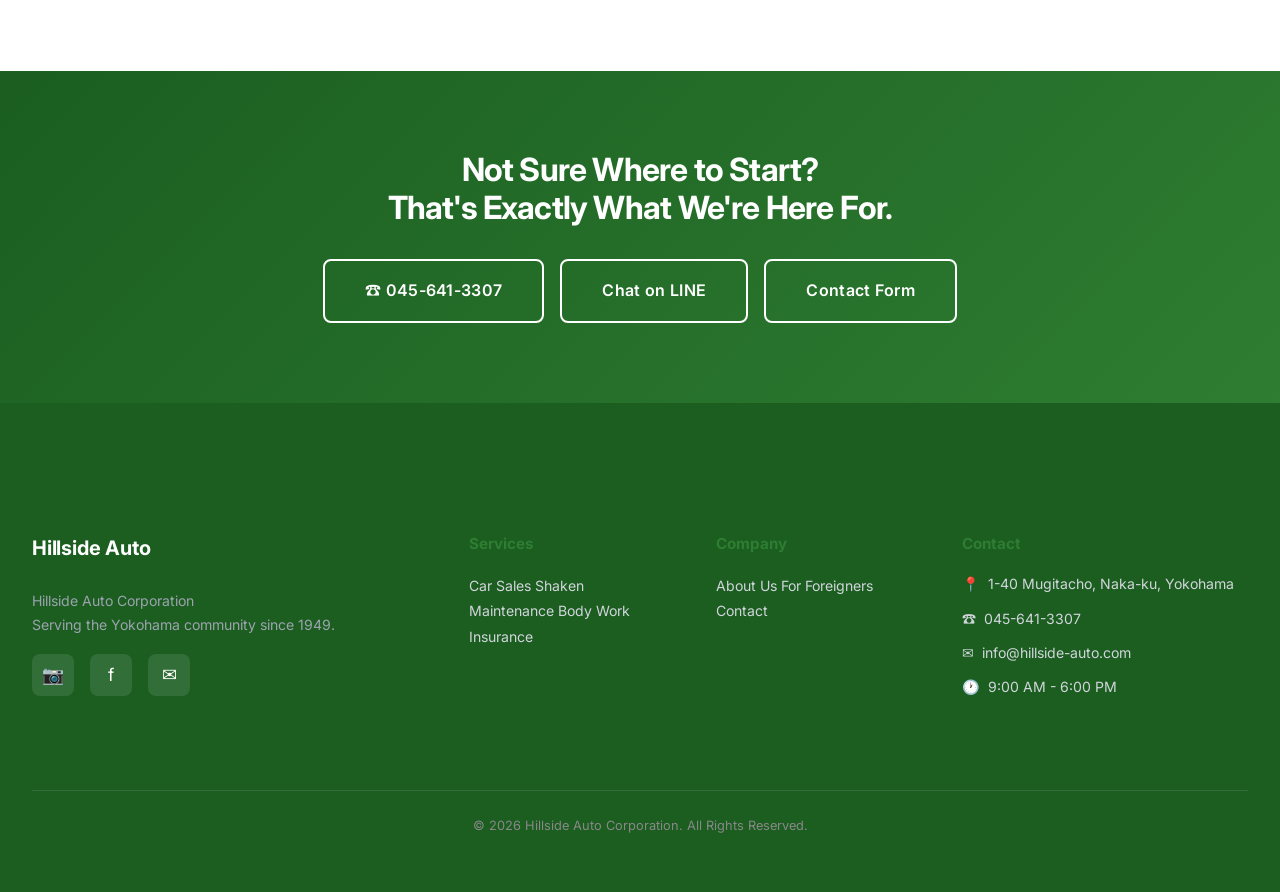
==== commit 8a0b95d5: "Fix: Jimny photo, button overlap, header size, trust bar icons 1. Split section car photo → Suzuki J" ====
--- a/index.html
+++ b/index.html
@@ -155,24 +155,35 @@
       <div class="container">
         <div class="trust-bar__grid">
           <div class="trust-bar__item">
-            <div class="trust-bar__icon">&#127942;</div>
-            <div class="trust-bar__label" data-lang-ja>創業1949年</div>
-            <div class="trust-bar__label" data-lang-en>Since 1949</div>
+            <div class="trust-bar__number">1949</div>
+            <div class="trust-bar__label" data-lang-ja>創業</div>
+            <div class="trust-bar__label" data-lang-en>Founded</div>
           </div>
           <div class="trust-bar__item">
-            <div class="trust-bar__icon">&#127760;</div>
-            <div class="trust-bar__label" data-lang-ja>英語対応OK</div>
-            <div class="trust-bar__label" data-lang-en>English OK</div>
+            <div class="trust-bar__divider"></div>
           </div>
           <div class="trust-bar__item">
-            <div class="trust-bar__icon">&#128663;</div>
-            <div class="trust-bar__label" data-lang-ja>全メーカー対応</div>
-            <div class="trust-bar__label" data-lang-en>All Brands</div>
+            <div class="trust-bar__number">EN/JP</div>
+            <div class="trust-bar__label" data-lang-ja>バイリンガル対応</div>
+            <div class="trust-bar__label" data-lang-en>Bilingual Service</div>
           </div>
           <div class="trust-bar__item">
-            <div class="trust-bar__icon">&#128736;</div>
-            <div class="trust-bar__label" data-lang-ja>ワンストップ</div>
-            <div class="trust-bar__label" data-lang-en>One-Stop Service</div>
+            <div class="trust-bar__divider"></div>
+          </div>
+          <div class="trust-bar__item">
+            <div class="trust-bar__number" data-lang-ja>全車種</div>
+            <div class="trust-bar__number" data-lang-en>All</div>
+            <div class="trust-bar__label" data-lang-ja>メーカー対応</div>
+            <div class="trust-bar__label" data-lang-en>Brands</div>
+          </div>
+          <div class="trust-bar__item">
+            <div class="trust-bar__divider"></div>
+          </div>
+          <div class="trust-bar__item">
+            <div class="trust-bar__number" data-lang-ja>一括</div>
+            <div class="trust-bar__number" data-lang-en>One</div>
+            <div class="trust-bar__label" data-lang-ja>ワンストップ対応</div>
+            <div class="trust-bar__label" data-lang-en>Stop Service</div>
           </div>
         </div>
       </div>
@@ -318,7 +329,7 @@
 
     <!-- Split 2: All Brands (reversed) -->
     <div class="split-section split-section--reverse fade-in">
-      <div class="split-section__image" style="background-image:url('https://images.unsplash.com/photo-1492144534655-ae79c964c9d7?w=800&q=80');"></div>
+      <div class="split-section__image" style="background-image:url('https://images.unsplash.com/photo-1609521263047-f8f205293f24?w=800&q=80');"></div>
       <div class="split-section__content">
         <h2 data-lang-ja>国産車も輸入車も、全メーカー対応</h2>
         <h2 data-lang-en>Every Brand, Domestic &amp; Imported</h2>
--- a/css/components.css
+++ b/css/components.css
@@ -135,10 +135,10 @@
   gap: var(--space-sm);
   font-family: var(--font-heading-en);
   font-weight: 700;
-  font-size: 1.15rem;
+  font-size: 1.4rem;
   color: var(--color-primary-dark);
   flex-shrink: 0;
-  letter-spacing: -0.01em;
+  letter-spacing: -0.02em;
 }
 
 .header__logo img,
@@ -371,35 +371,50 @@
   justify-content: center;
 }
 
-/* --- Trust Bar --- */
+/* --- Trust Bar — Minimal, stylish --- */
 .trust-bar {
   background: var(--color-primary-dark);
   color: var(--color-text-light);
-  padding: var(--space-2xl) 0;
+  padding: var(--space-xl) 0;
+  border-top: 1px solid rgba(255,255,255,0.1);
 }
 
 .trust-bar__grid {
-  display: grid;
-  grid-template-columns: repeat(2, 1fr);
-  gap: var(--space-xl);
+  display: flex;
+  align-items: center;
+  justify-content: center;
+  gap: var(--space-lg);
   text-align: center;
+  flex-wrap: wrap;
 }
 
 .trust-bar__item {
   display: flex;
   flex-direction: column;
   align-items: center;
-  gap: var(--space-sm);
-}
-
-.trust-bar__icon {
-  font-size: 2.5rem;
+  gap: 2px;
+}
+
+.trust-bar__number {
+  font-family: var(--font-heading-en);
+  font-size: 1.5rem;
+  font-weight: 700;
+  letter-spacing: -0.02em;
+  color: #fff;
 }
 
 .trust-bar__label {
-  font-size: 1rem;
-  font-weight: 600;
-  line-height: 1.4;
+  font-size: 0.75rem;
+  font-weight: 400;
+  color: rgba(255,255,255,0.6);
+  text-transform: uppercase;
+  letter-spacing: 0.08em;
+}
+
+.trust-bar__divider {
+  width: 1px;
+  height: 36px;
+  background: rgba(255,255,255,0.2);
 }
 
 /* --- Service Cards — Borderless, bold --- */
--- a/css/responsive.css
+++ b/css/responsive.css
@@ -12,7 +12,11 @@
   .hero__subtitle { font-size: 1.2rem; }
 
   .trust-bar__grid {
-    grid-template-columns: repeat(4, 1fr);
+    gap: var(--space-xl);
+  }
+
+  .trust-bar__number {
+    font-size: 1.75rem;
   }
 
   .grid--2 { grid-template-columns: repeat(2, 1fr); }
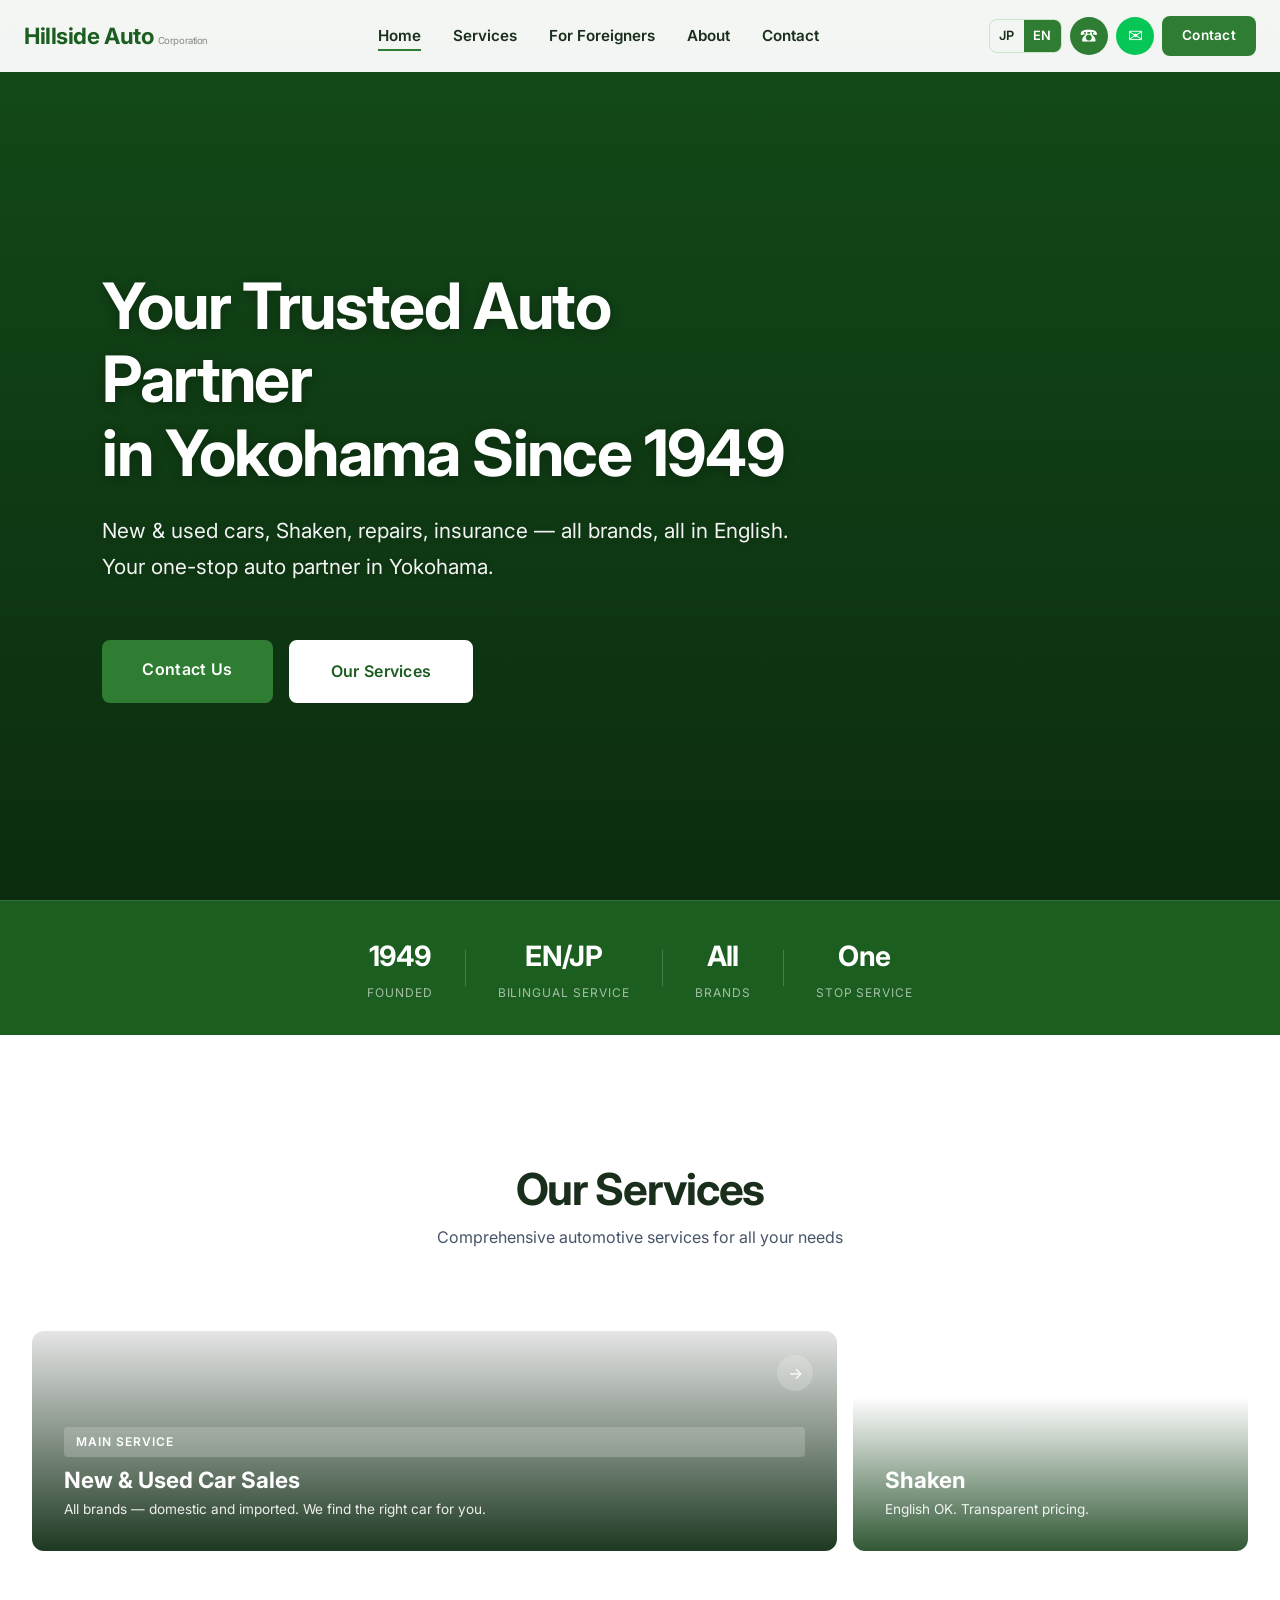
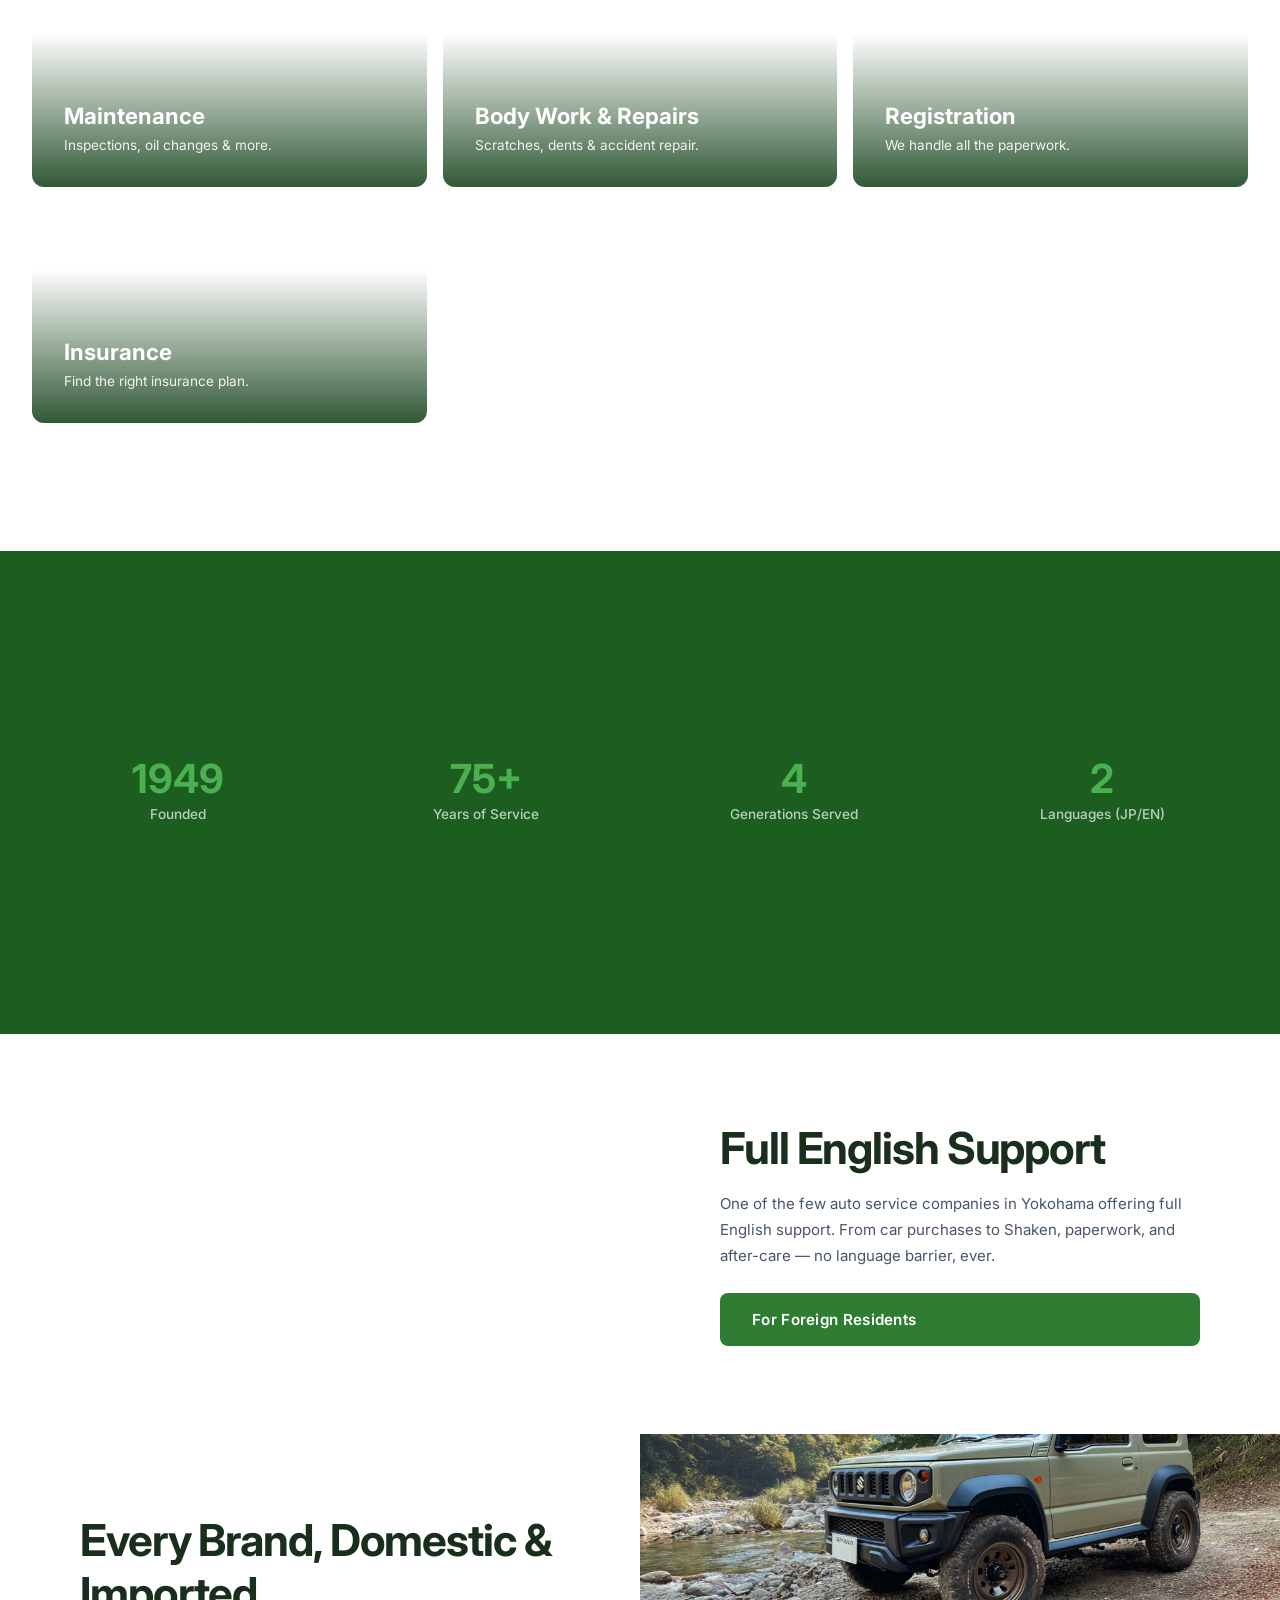
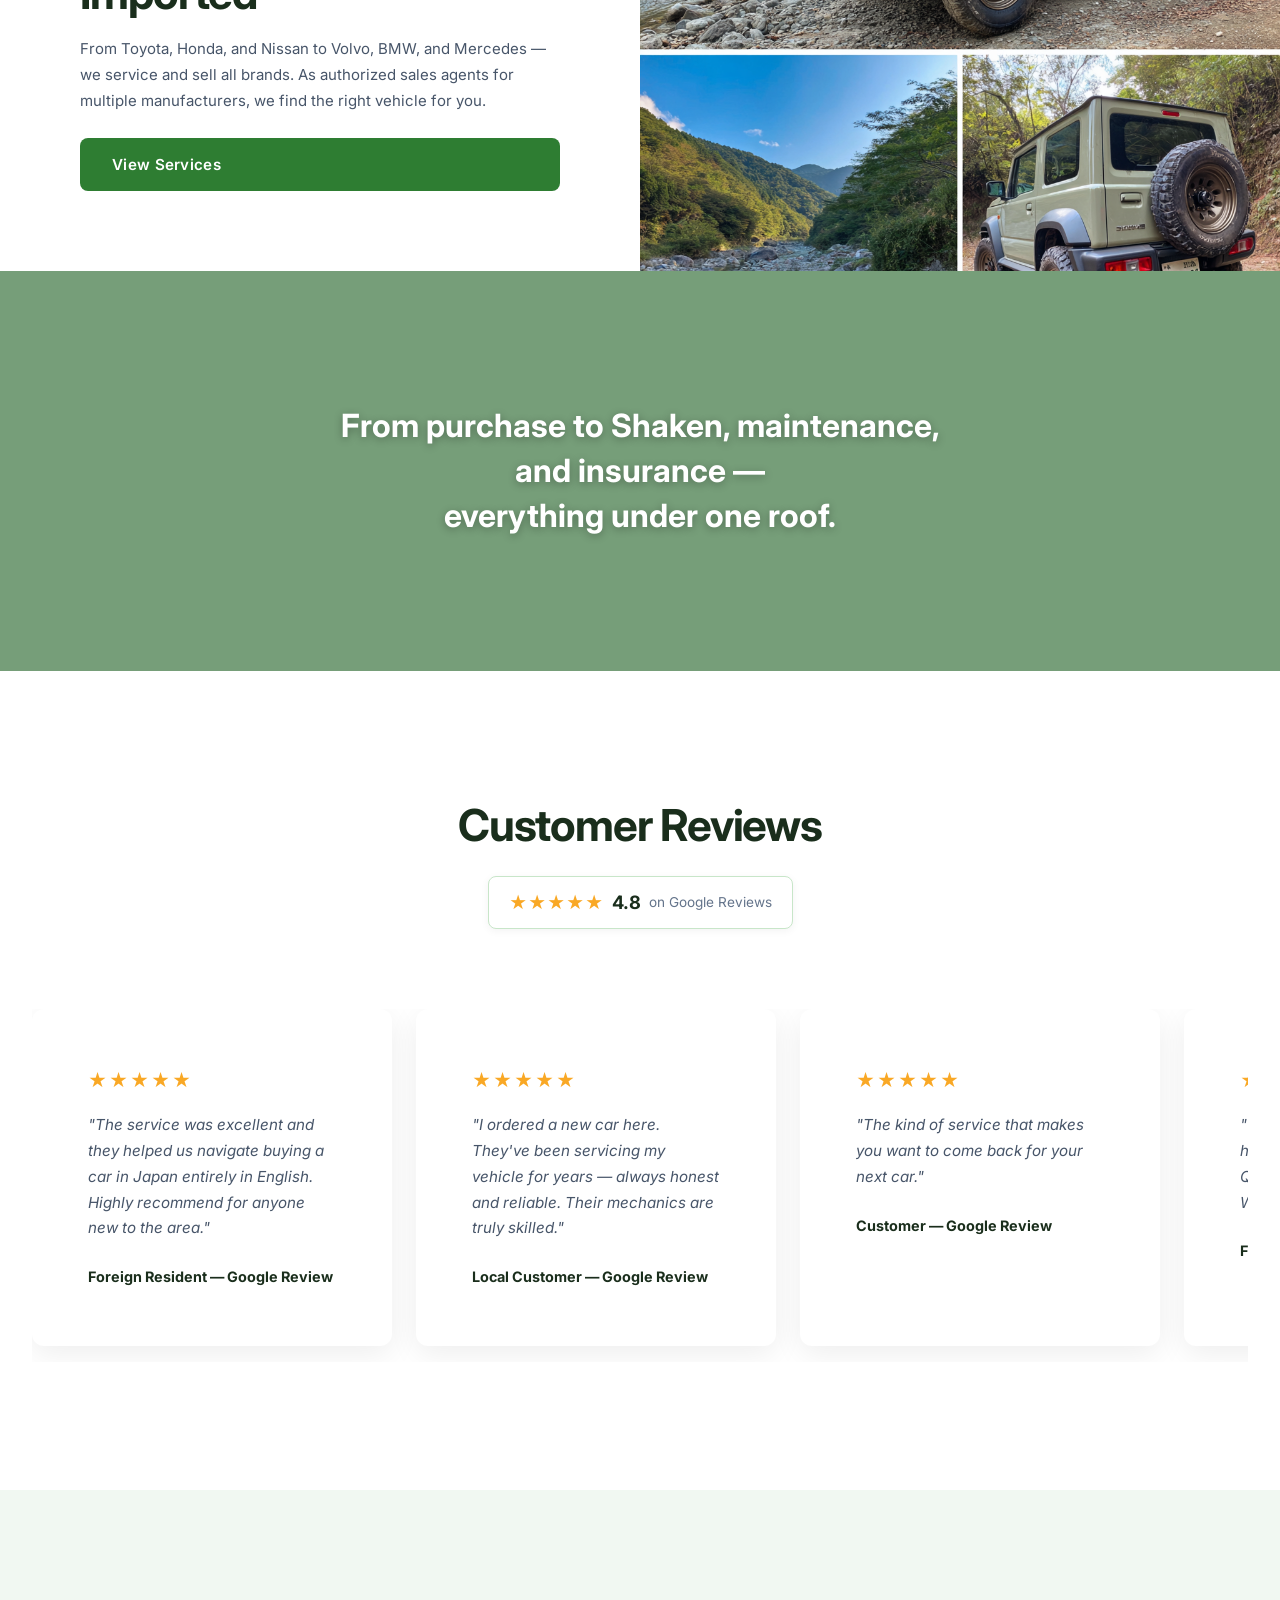
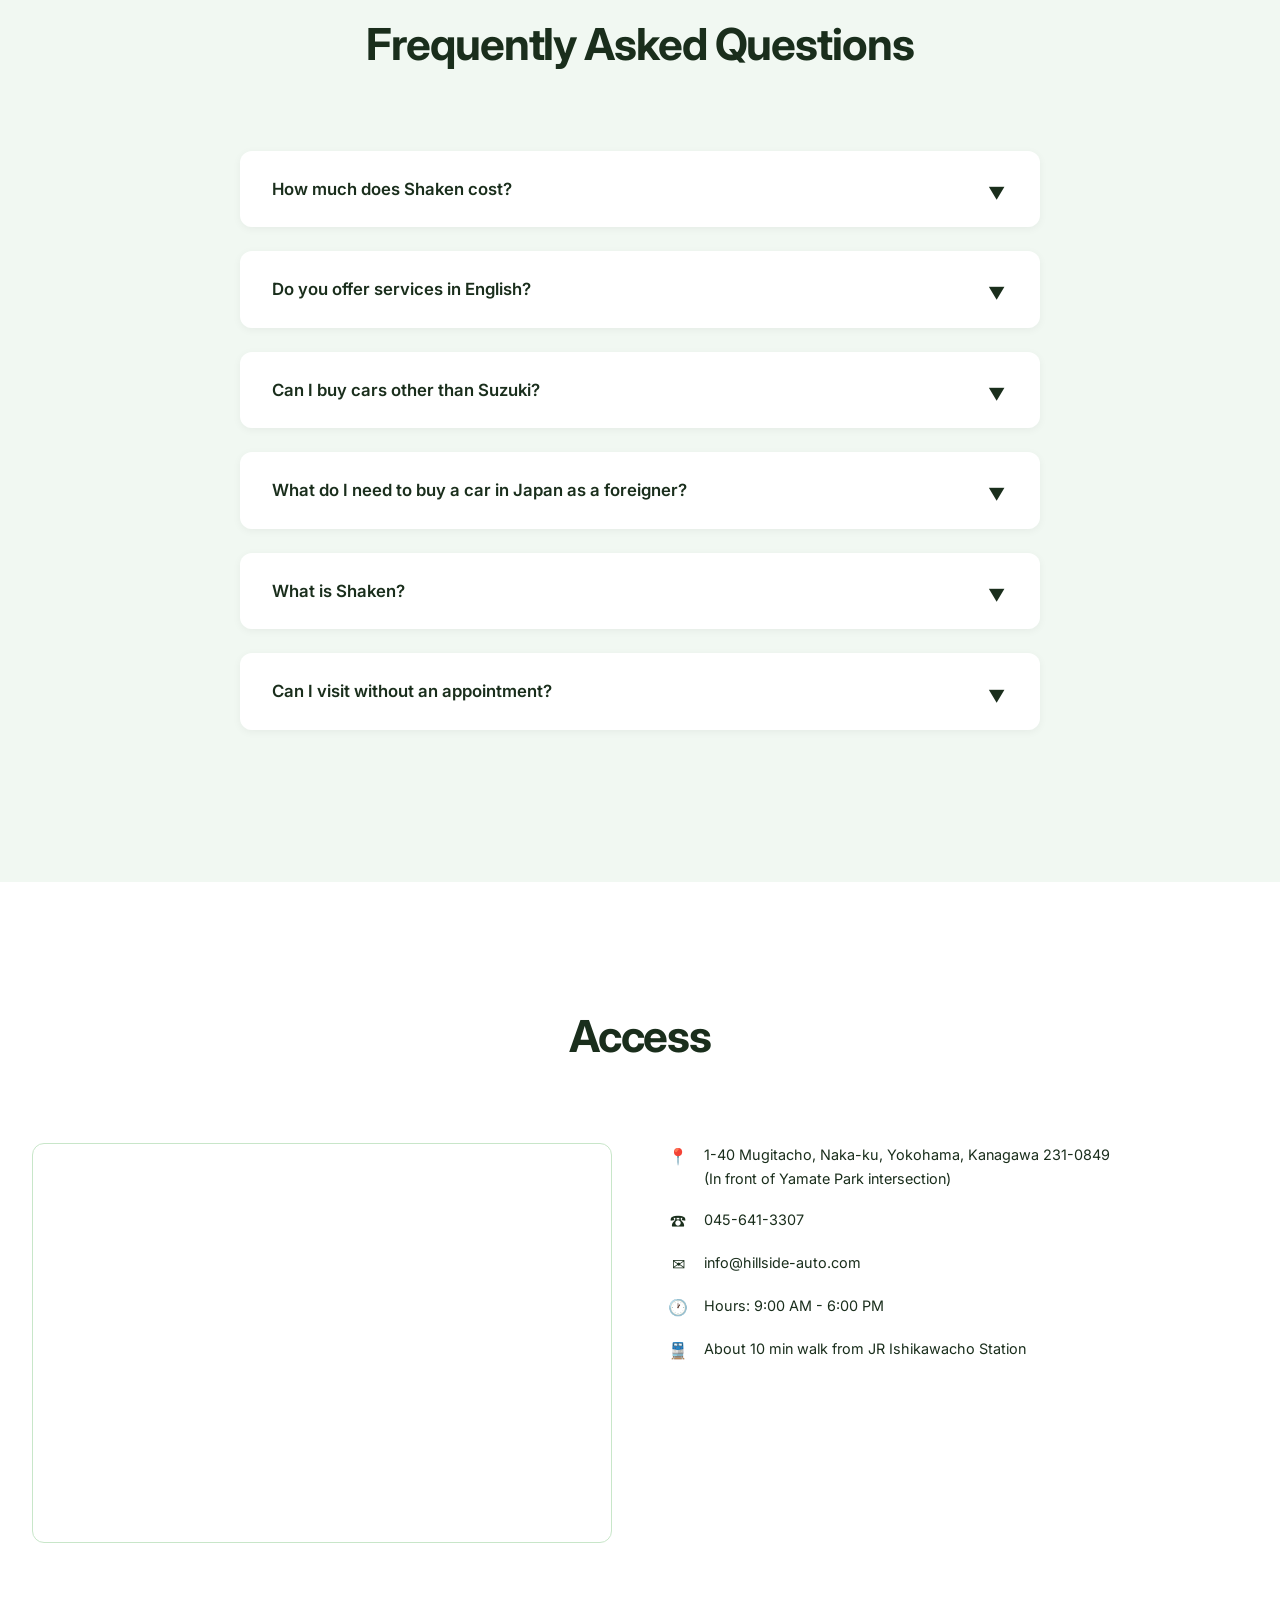
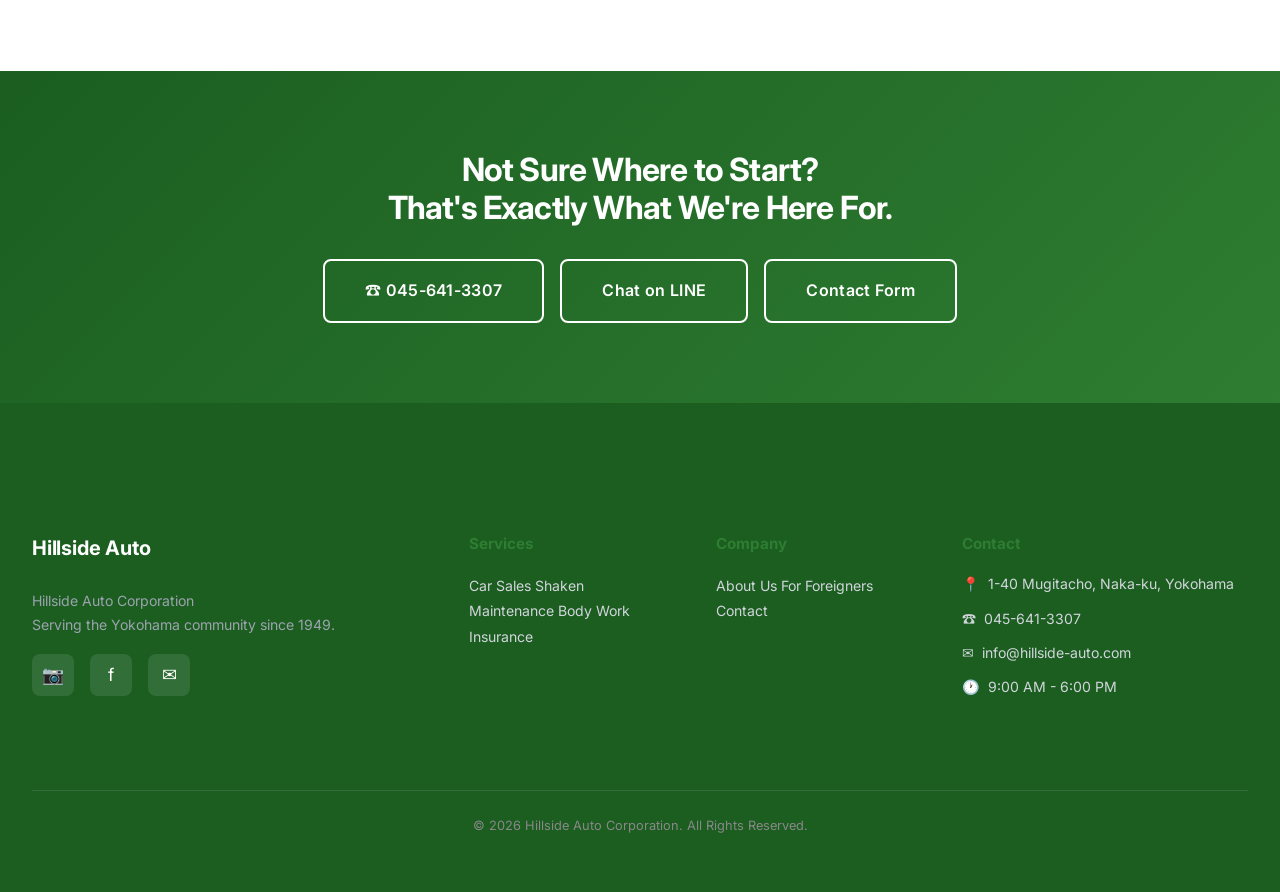
==== commit a3e3ecdd: "Replace split section car photo with actual Jimny image Co-Authored-By: Claude Opus 4.6 (1M context)" ====
--- a/index.html
+++ b/index.html
@@ -329,7 +329,7 @@
 
     <!-- Split 2: All Brands (reversed) -->
     <div class="split-section split-section--reverse fade-in">
-      <div class="split-section__image" style="background-image:url('https://images.unsplash.com/photo-1609521263047-f8f205293f24?w=800&q=80');"></div>
+      <div class="split-section__image" style="background-image:url('images/u3129944469_____--raw_--v_7_17d1ca12-e6d1-48ee-81d8-00cfc90bebd7_2.png');"></div>
       <div class="split-section__content">
         <h2 data-lang-ja>国産車も輸入車も、全メーカー対応</h2>
         <h2 data-lang-en>Every Brand, Domestic &amp; Imported</h2>
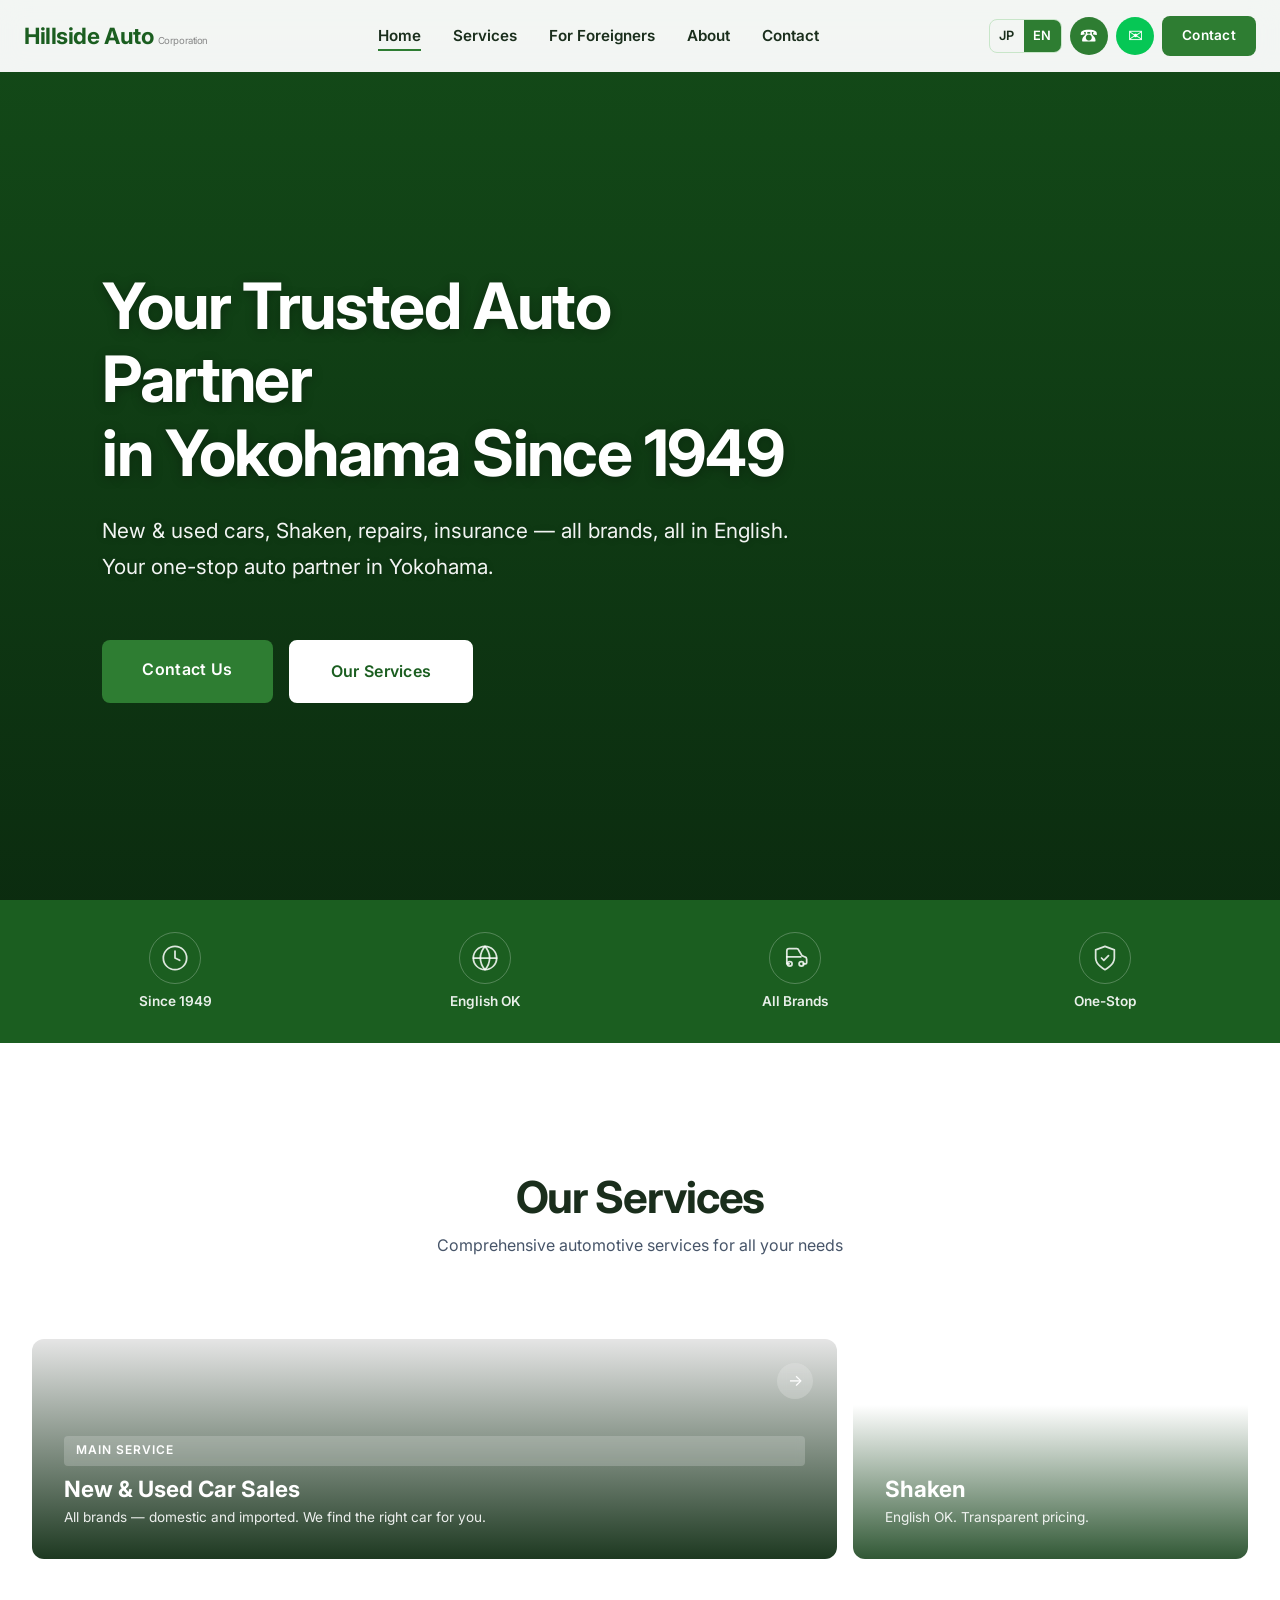
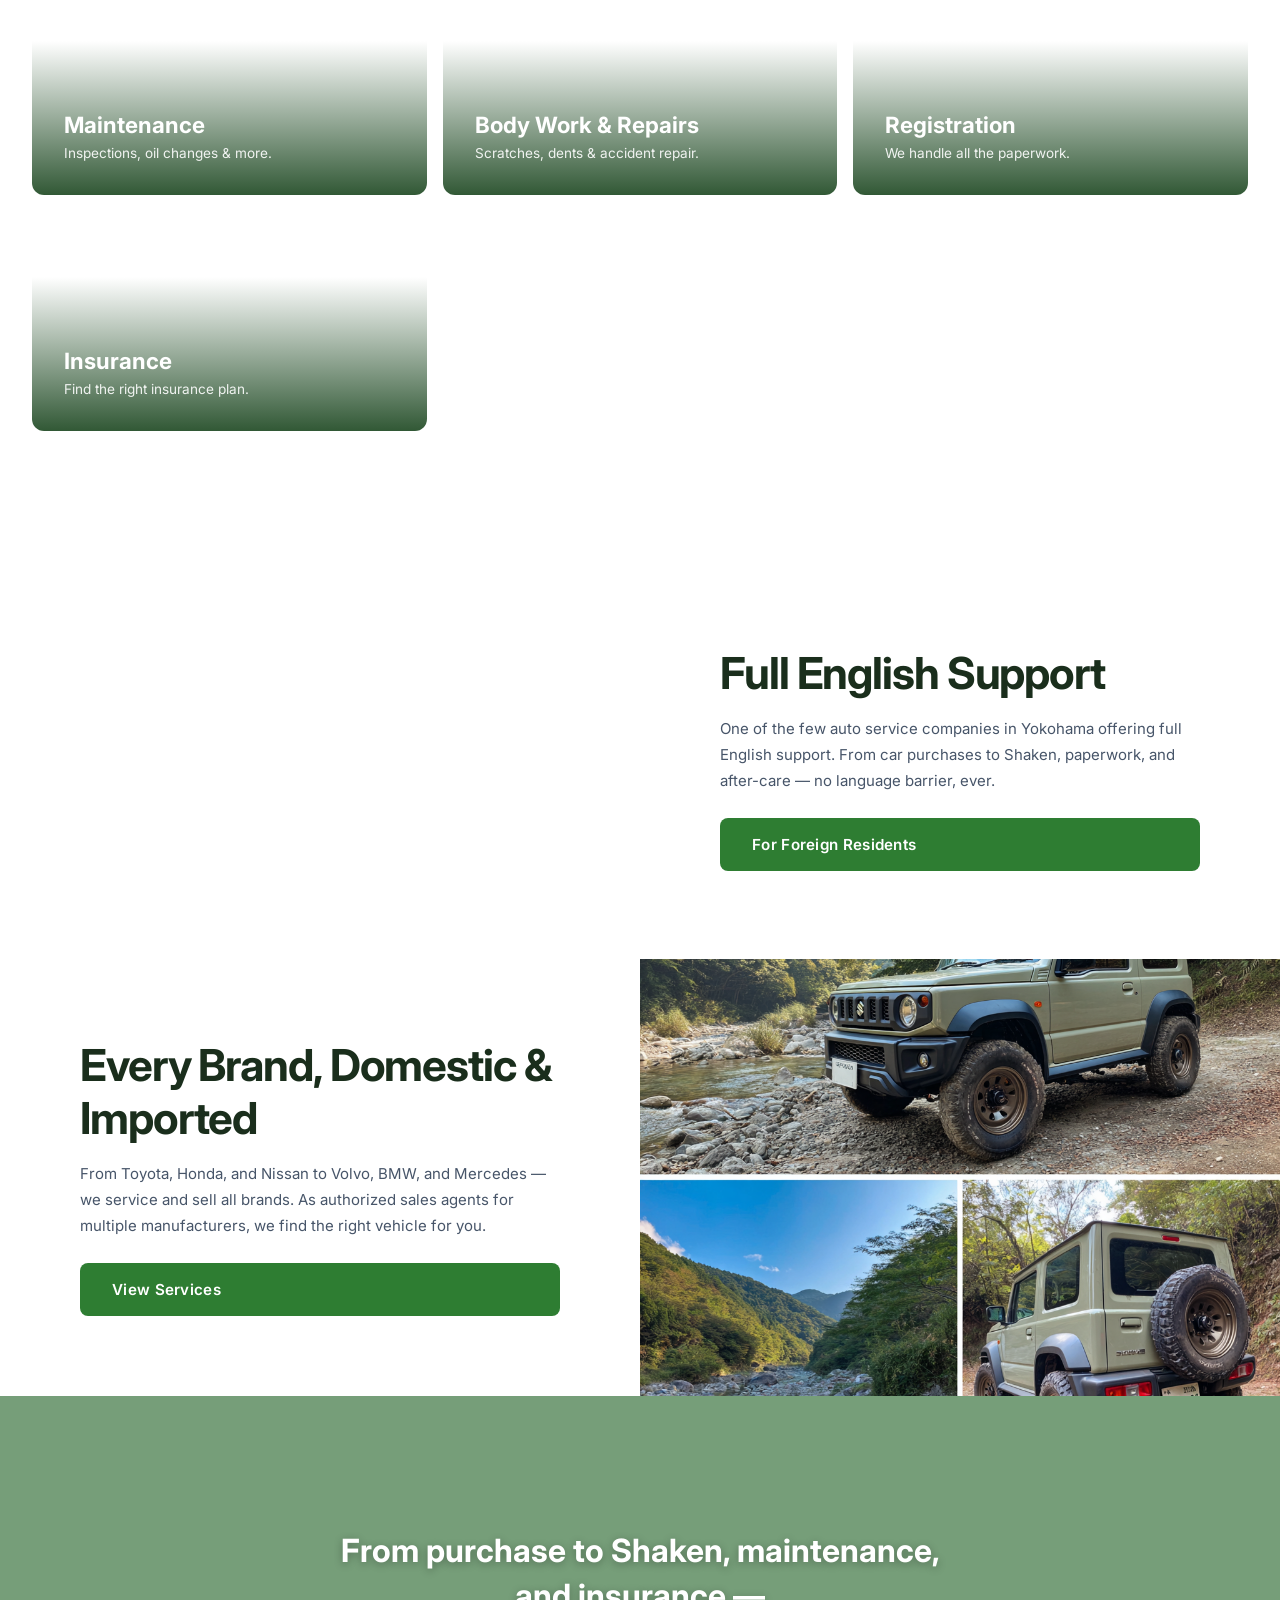
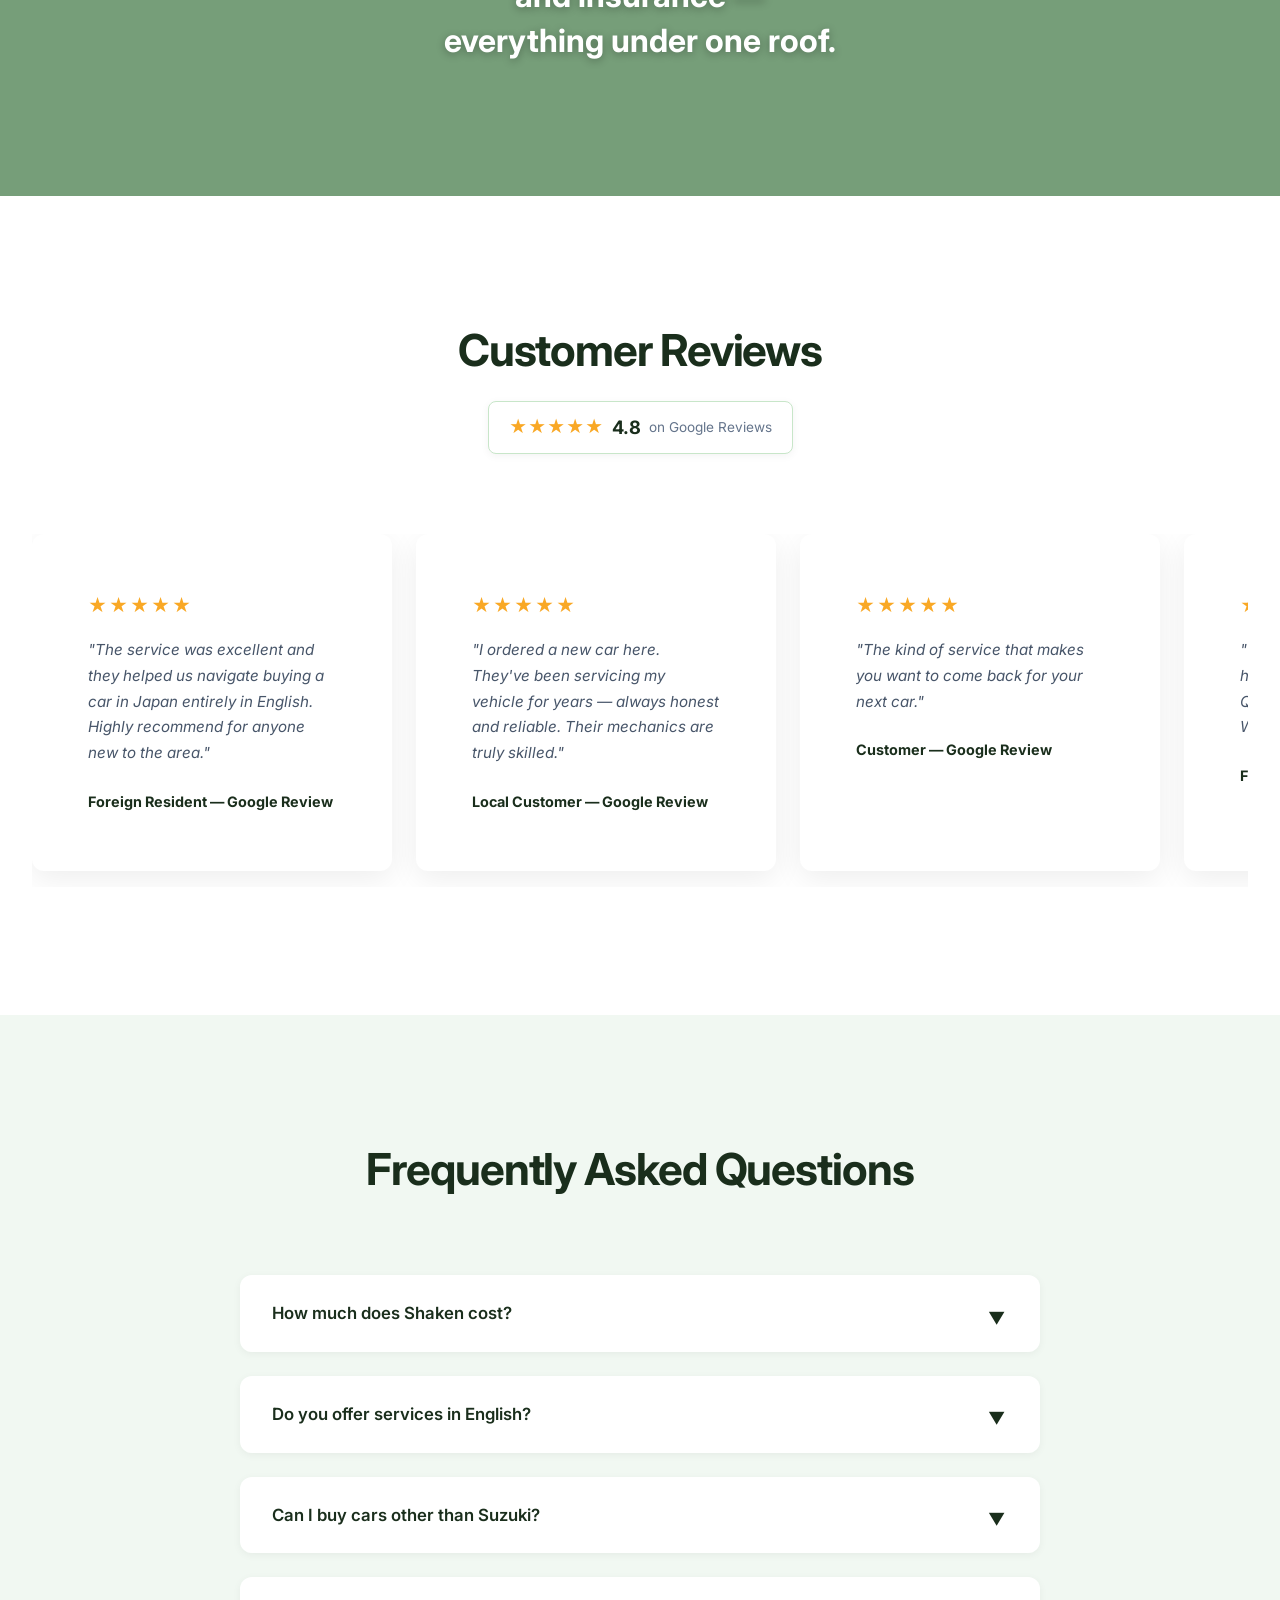
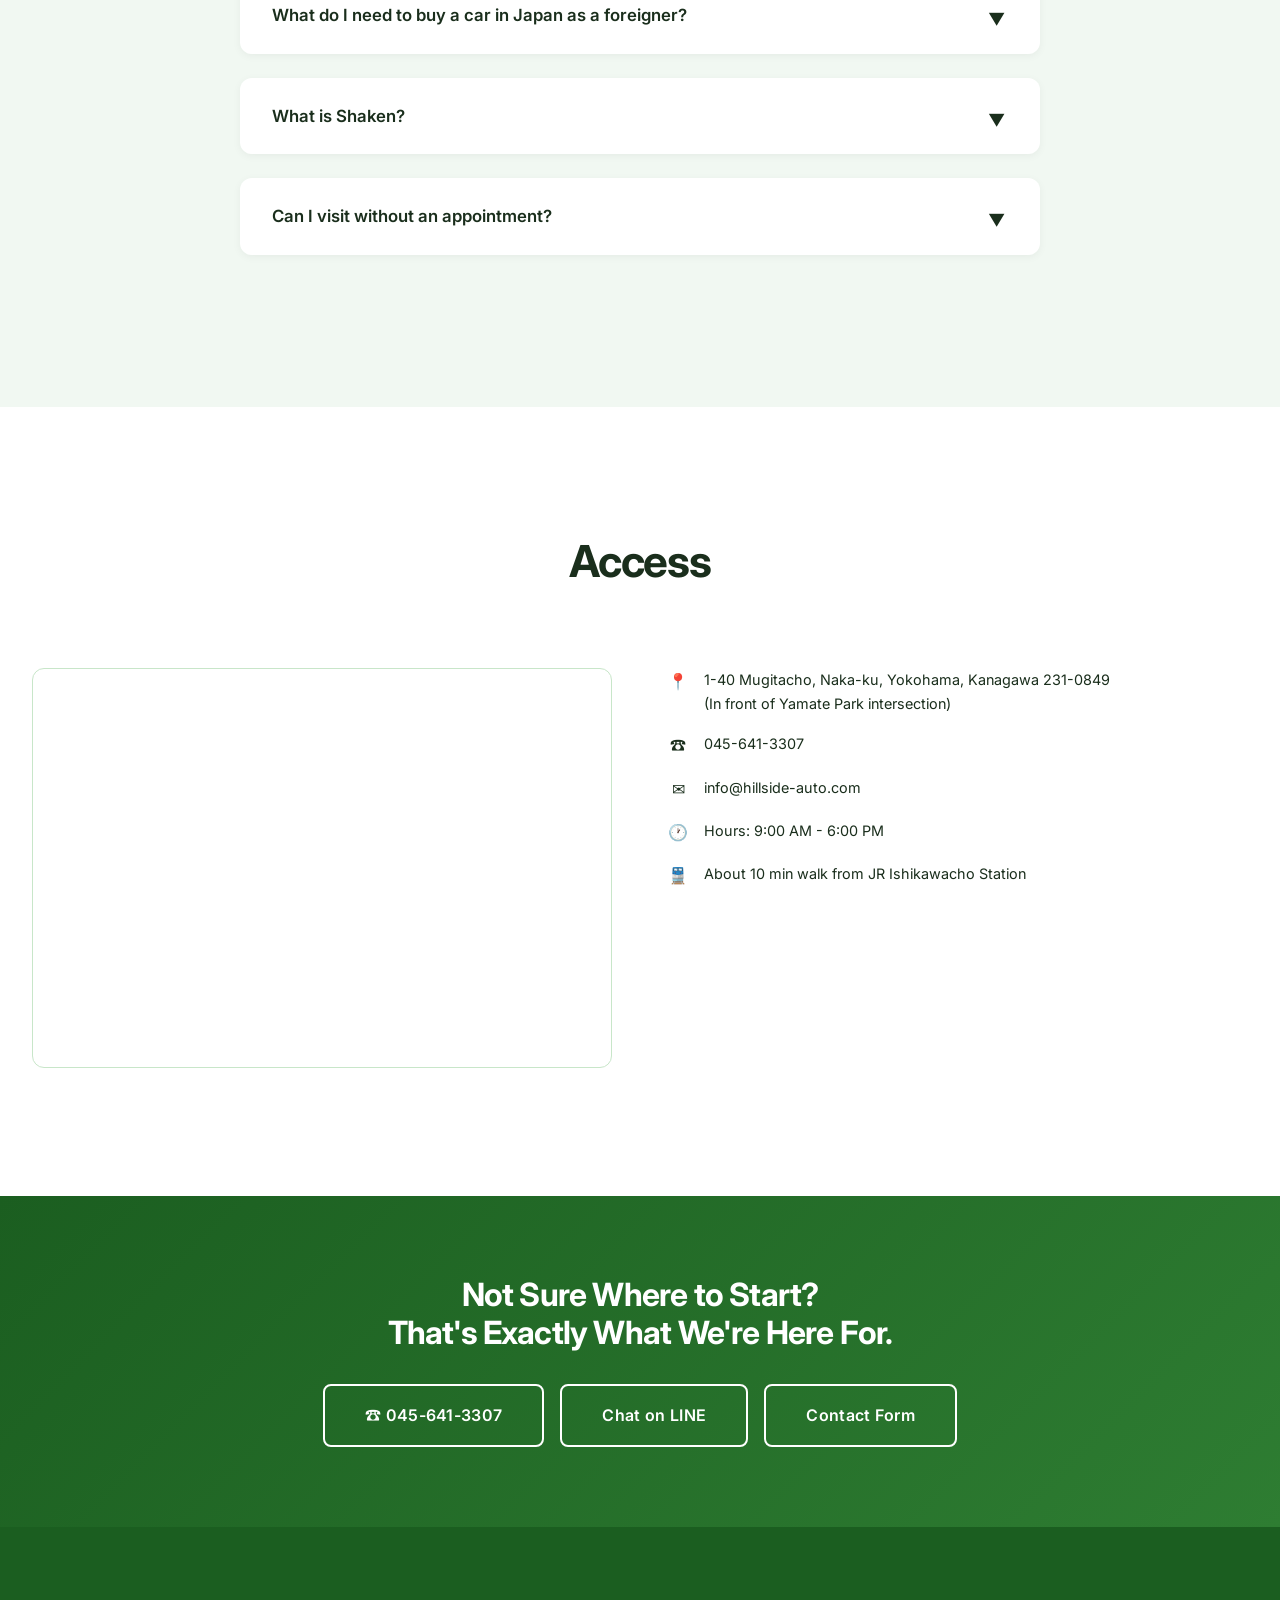
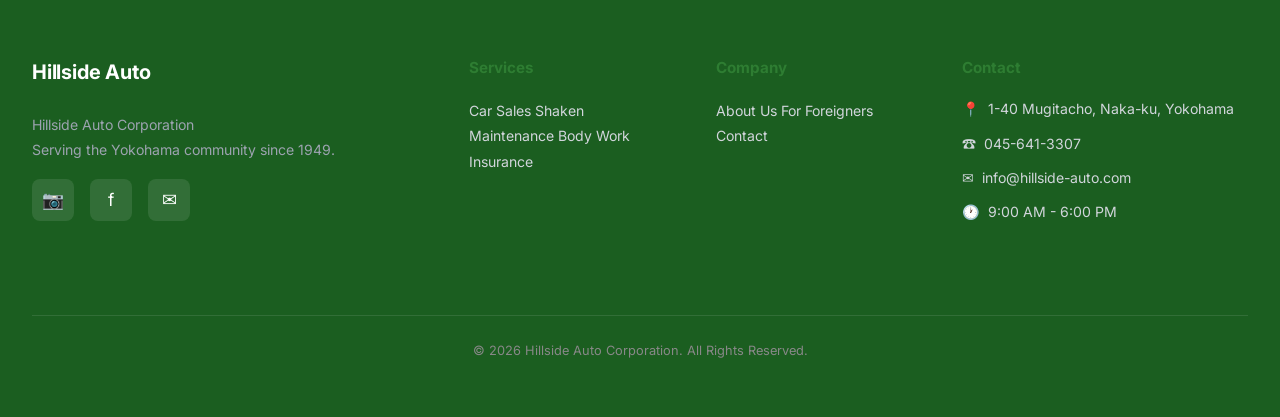
==== commit e2b48c4f: "Trust bar: SVG line icons, remove duplicate stats bar - Replace emoji/text trust bar with clean SVG " ====
--- a/index.html
+++ b/index.html
@@ -155,35 +155,32 @@
       <div class="container">
         <div class="trust-bar__grid">
           <div class="trust-bar__item">
-            <div class="trust-bar__number">1949</div>
-            <div class="trust-bar__label" data-lang-ja>創業</div>
-            <div class="trust-bar__label" data-lang-en>Founded</div>
+            <div class="trust-bar__icon">
+              <svg width="28" height="28" viewBox="0 0 24 24" fill="none" stroke="currentColor" stroke-width="1.5" stroke-linecap="round" stroke-linejoin="round"><circle cx="12" cy="12" r="10"/><polyline points="12 6 12 12 16 14"/></svg>
+            </div>
+            <div class="trust-bar__label" data-lang-ja>創業1949年</div>
+            <div class="trust-bar__label" data-lang-en>Since 1949</div>
           </div>
           <div class="trust-bar__item">
-            <div class="trust-bar__divider"></div>
+            <div class="trust-bar__icon">
+              <svg width="28" height="28" viewBox="0 0 24 24" fill="none" stroke="currentColor" stroke-width="1.5" stroke-linecap="round" stroke-linejoin="round"><circle cx="12" cy="12" r="10"/><line x1="2" y1="12" x2="22" y2="12"/><path d="M12 2a15.3 15.3 0 0 1 4 10 15.3 15.3 0 0 1-4 10 15.3 15.3 0 0 1-4-10 15.3 15.3 0 0 1 4-10z"/></svg>
+            </div>
+            <div class="trust-bar__label" data-lang-ja>英語対応OK</div>
+            <div class="trust-bar__label" data-lang-en>English OK</div>
           </div>
           <div class="trust-bar__item">
-            <div class="trust-bar__number">EN/JP</div>
-            <div class="trust-bar__label" data-lang-ja>バイリンガル対応</div>
-            <div class="trust-bar__label" data-lang-en>Bilingual Service</div>
+            <div class="trust-bar__icon">
+              <svg width="28" height="28" viewBox="0 0 24 24" fill="none" stroke="currentColor" stroke-width="1.5" stroke-linecap="round" stroke-linejoin="round"><path d="M19 17h2c.6 0 1-.4 1-1v-3c0-.9-.7-1.7-1.5-1.9L18 10l-2.8-4.7A2 2 0 0 0 13.5 4H7a2 2 0 0 0-2 2v11h2"/><circle cx="7.5" cy="17" r="2"/><circle cx="17.5" cy="17" r="2"/><path d="M5 11h12"/></svg>
+            </div>
+            <div class="trust-bar__label" data-lang-ja>全メーカー対応</div>
+            <div class="trust-bar__label" data-lang-en>All Brands</div>
           </div>
           <div class="trust-bar__item">
-            <div class="trust-bar__divider"></div>
-          </div>
-          <div class="trust-bar__item">
-            <div class="trust-bar__number" data-lang-ja>全車種</div>
-            <div class="trust-bar__number" data-lang-en>All</div>
-            <div class="trust-bar__label" data-lang-ja>メーカー対応</div>
-            <div class="trust-bar__label" data-lang-en>Brands</div>
-          </div>
-          <div class="trust-bar__item">
-            <div class="trust-bar__divider"></div>
-          </div>
-          <div class="trust-bar__item">
-            <div class="trust-bar__number" data-lang-ja>一括</div>
-            <div class="trust-bar__number" data-lang-en>One</div>
-            <div class="trust-bar__label" data-lang-ja>ワンストップ対応</div>
-            <div class="trust-bar__label" data-lang-en>Stop Service</div>
+            <div class="trust-bar__icon">
+              <svg width="28" height="28" viewBox="0 0 24 24" fill="none" stroke="currentColor" stroke-width="1.5" stroke-linecap="round" stroke-linejoin="round"><path d="M12 22s8-4 8-10V5l-8-3-8 3v7c0 6 8 10 8 10z"/><polyline points="9 12 11 14 15 10"/></svg>
+            </div>
+            <div class="trust-bar__label" data-lang-ja>ワンストップ</div>
+            <div class="trust-bar__label" data-lang-en>One-Stop</div>
           </div>
         </div>
       </div>
@@ -284,34 +281,6 @@
       </div>
     </section>
 
-    <!-- ===== STATS BAR ===== -->
-    <section class="section section--dark">
-      <div class="container">
-        <div class="stats-bar fade-in">
-          <div class="stats-bar__item">
-            <div class="stats-bar__number">1949</div>
-            <div class="stats-bar__label" data-lang-ja>創業年</div>
-            <div class="stats-bar__label" data-lang-en>Founded</div>
-          </div>
-          <div class="stats-bar__item">
-            <div class="stats-bar__number">75+</div>
-            <div class="stats-bar__label" data-lang-ja>年の実績</div>
-            <div class="stats-bar__label" data-lang-en>Years of Service</div>
-          </div>
-          <div class="stats-bar__item">
-            <div class="stats-bar__number">4</div>
-            <div class="stats-bar__label" data-lang-ja>世代のお客様</div>
-            <div class="stats-bar__label" data-lang-en>Generations Served</div>
-          </div>
-          <div class="stats-bar__item">
-            <div class="stats-bar__number">2</div>
-            <div class="stats-bar__label" data-lang-ja>対応言語（日/英）</div>
-            <div class="stats-bar__label" data-lang-en>Languages (JP/EN)</div>
-          </div>
-        </div>
-      </div>
-    </section>
-
     <!-- ===== WHY CHOOSE US — SPLIT LAYOUTS ===== -->
 
     <!-- Split 1: English Support -->
--- a/css/components.css
+++ b/css/components.css
@@ -371,50 +371,43 @@
   justify-content: center;
 }
 
-/* --- Trust Bar — Minimal, stylish --- */
+/* --- Trust Bar — SVG icons, clean --- */
 .trust-bar {
   background: var(--color-primary-dark);
   color: var(--color-text-light);
   padding: var(--space-xl) 0;
-  border-top: 1px solid rgba(255,255,255,0.1);
 }
 
 .trust-bar__grid {
-  display: flex;
-  align-items: center;
-  justify-content: center;
+  display: grid;
+  grid-template-columns: repeat(2, 1fr);
   gap: var(--space-lg);
   text-align: center;
-  flex-wrap: wrap;
 }
 
 .trust-bar__item {
   display: flex;
   flex-direction: column;
   align-items: center;
-  gap: 2px;
-}
-
-.trust-bar__number {
-  font-family: var(--font-heading-en);
-  font-size: 1.5rem;
-  font-weight: 700;
-  letter-spacing: -0.02em;
-  color: #fff;
+  gap: var(--space-sm);
+}
+
+.trust-bar__icon {
+  width: 52px;
+  height: 52px;
+  border-radius: 50%;
+  border: 1.5px solid rgba(255,255,255,0.25);
+  display: flex;
+  align-items: center;
+  justify-content: center;
+  color: rgba(255,255,255,0.85);
 }
 
 .trust-bar__label {
-  font-size: 0.75rem;
-  font-weight: 400;
-  color: rgba(255,255,255,0.6);
-  text-transform: uppercase;
-  letter-spacing: 0.08em;
-}
-
-.trust-bar__divider {
-  width: 1px;
-  height: 36px;
-  background: rgba(255,255,255,0.2);
+  font-size: 0.85rem;
+  font-weight: 600;
+  color: rgba(255,255,255,0.9);
+  line-height: 1.4;
 }
 
 /* --- Service Cards — Borderless, bold --- */
--- a/css/responsive.css
+++ b/css/responsive.css
@@ -12,11 +12,7 @@
   .hero__subtitle { font-size: 1.2rem; }
 
   .trust-bar__grid {
-    gap: var(--space-xl);
-  }
-
-  .trust-bar__number {
-    font-size: 1.75rem;
+    grid-template-columns: repeat(4, 1fr);
   }
 
   .grid--2 { grid-template-columns: repeat(2, 1fr); }
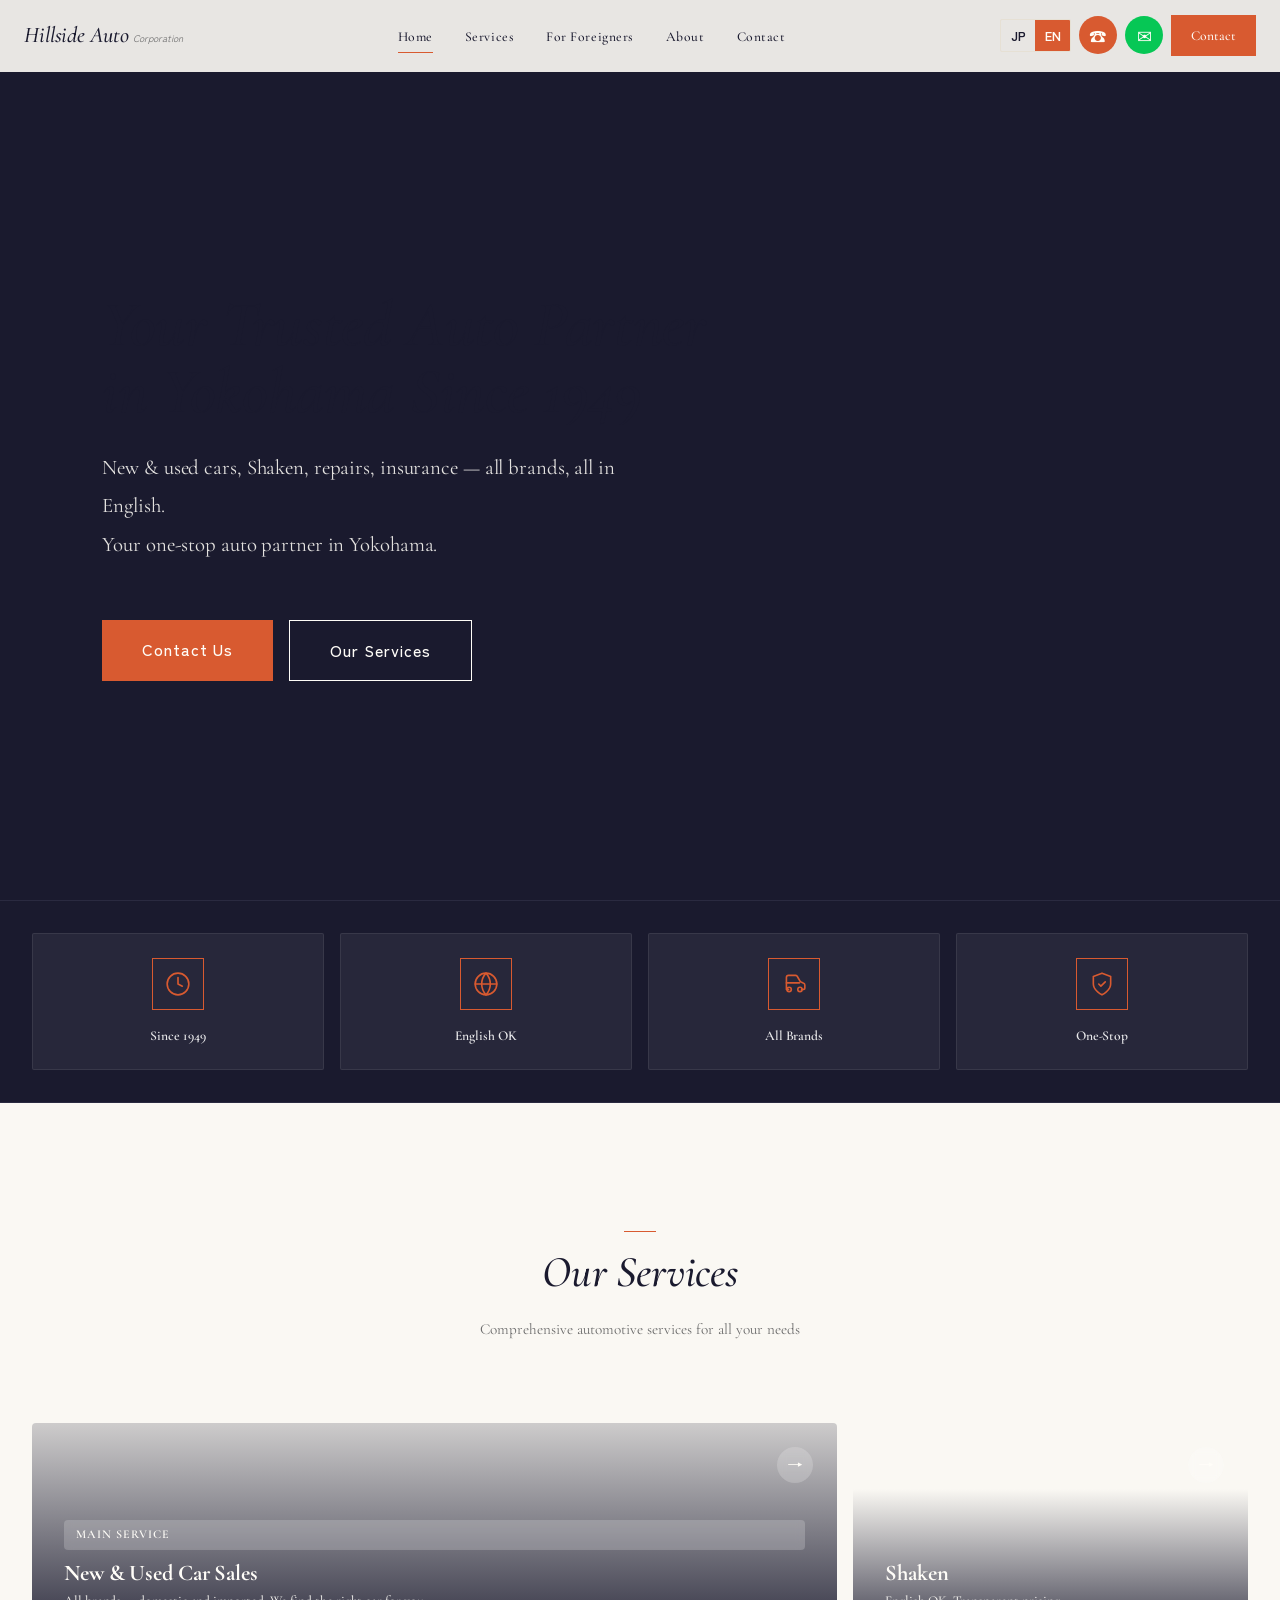
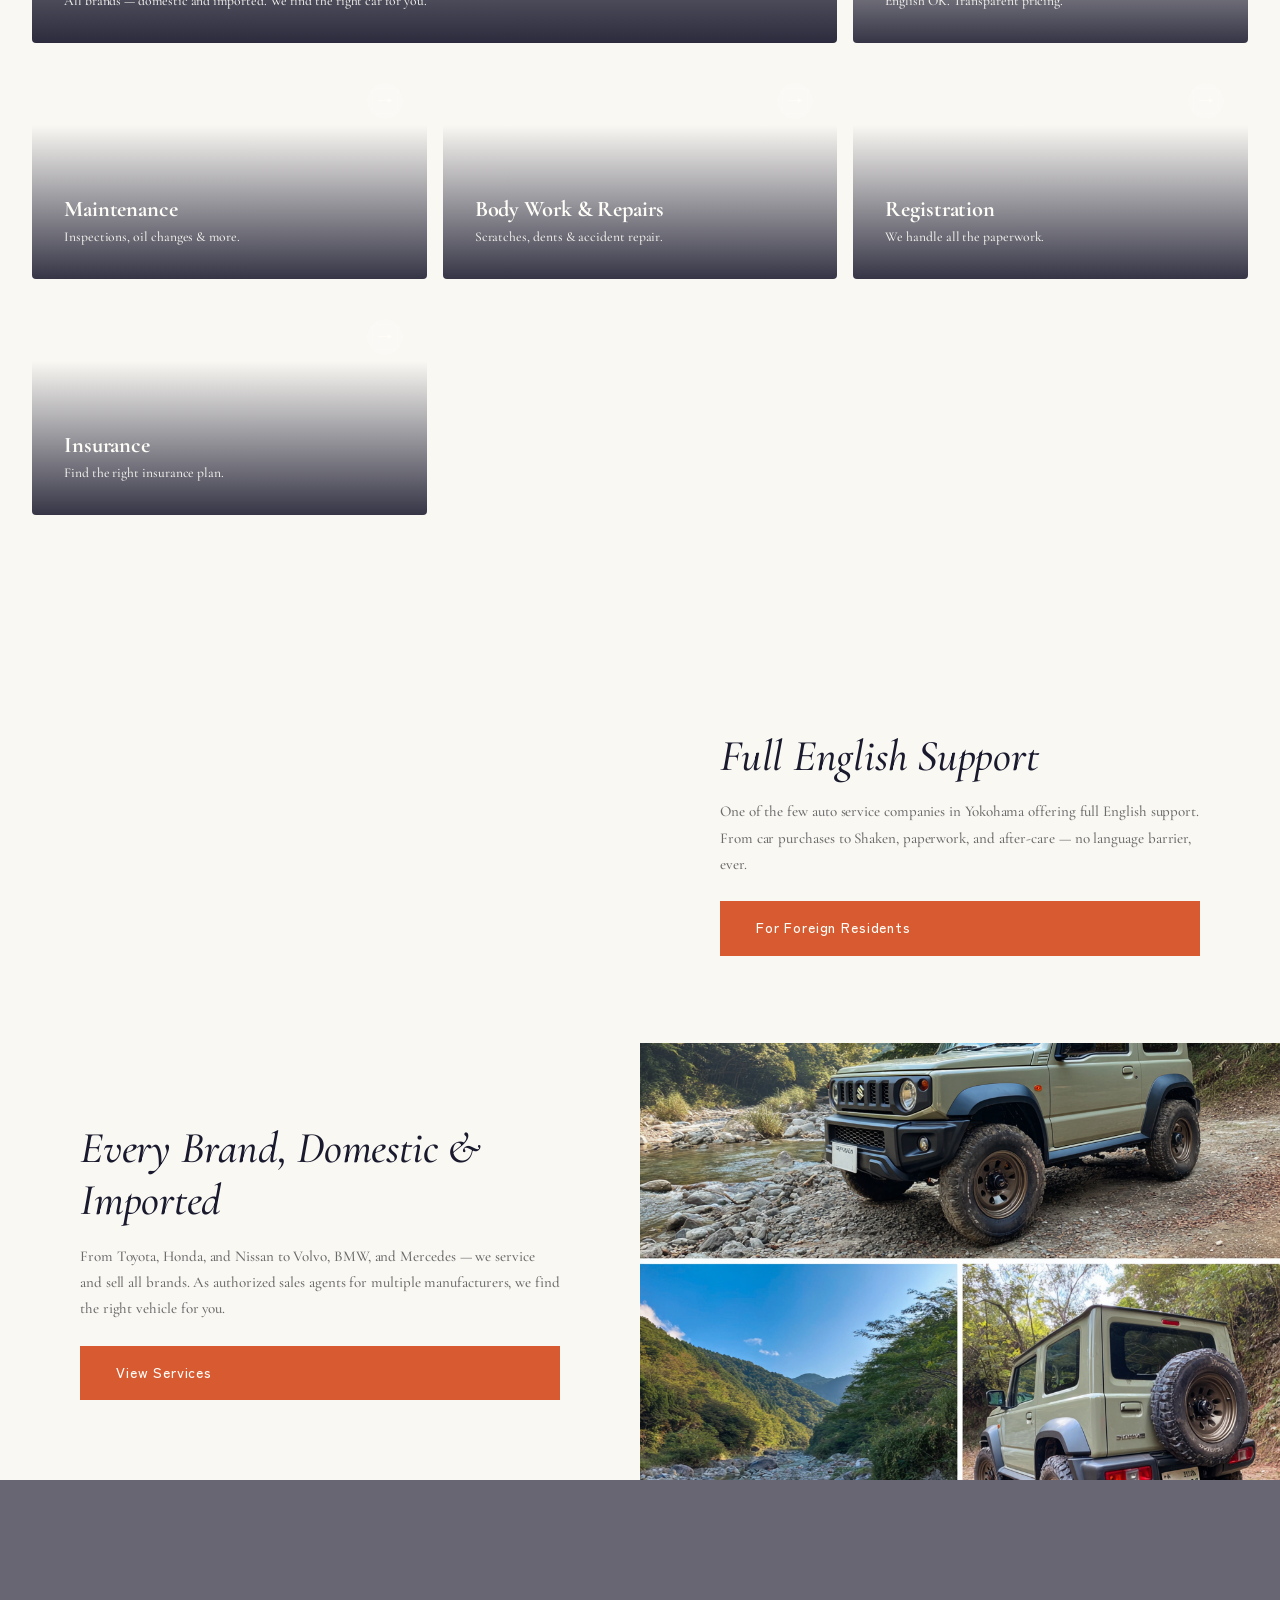
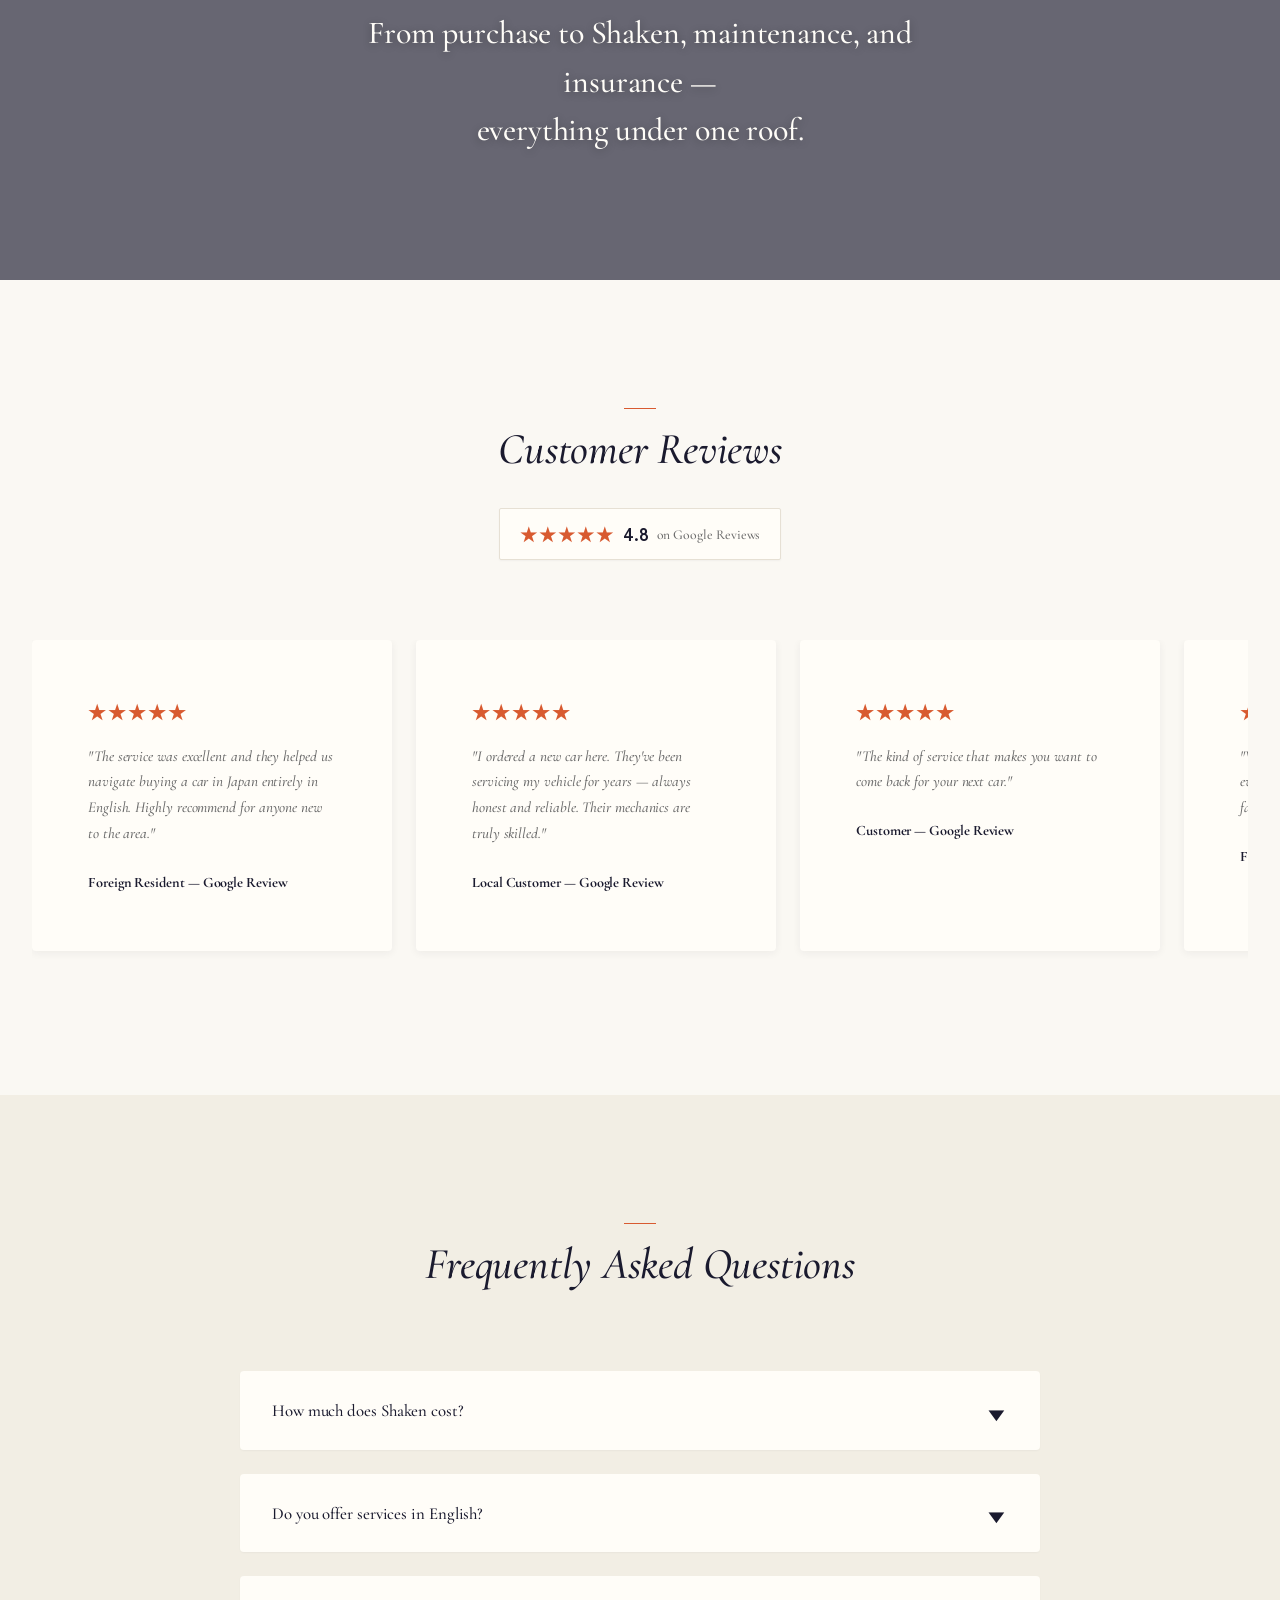
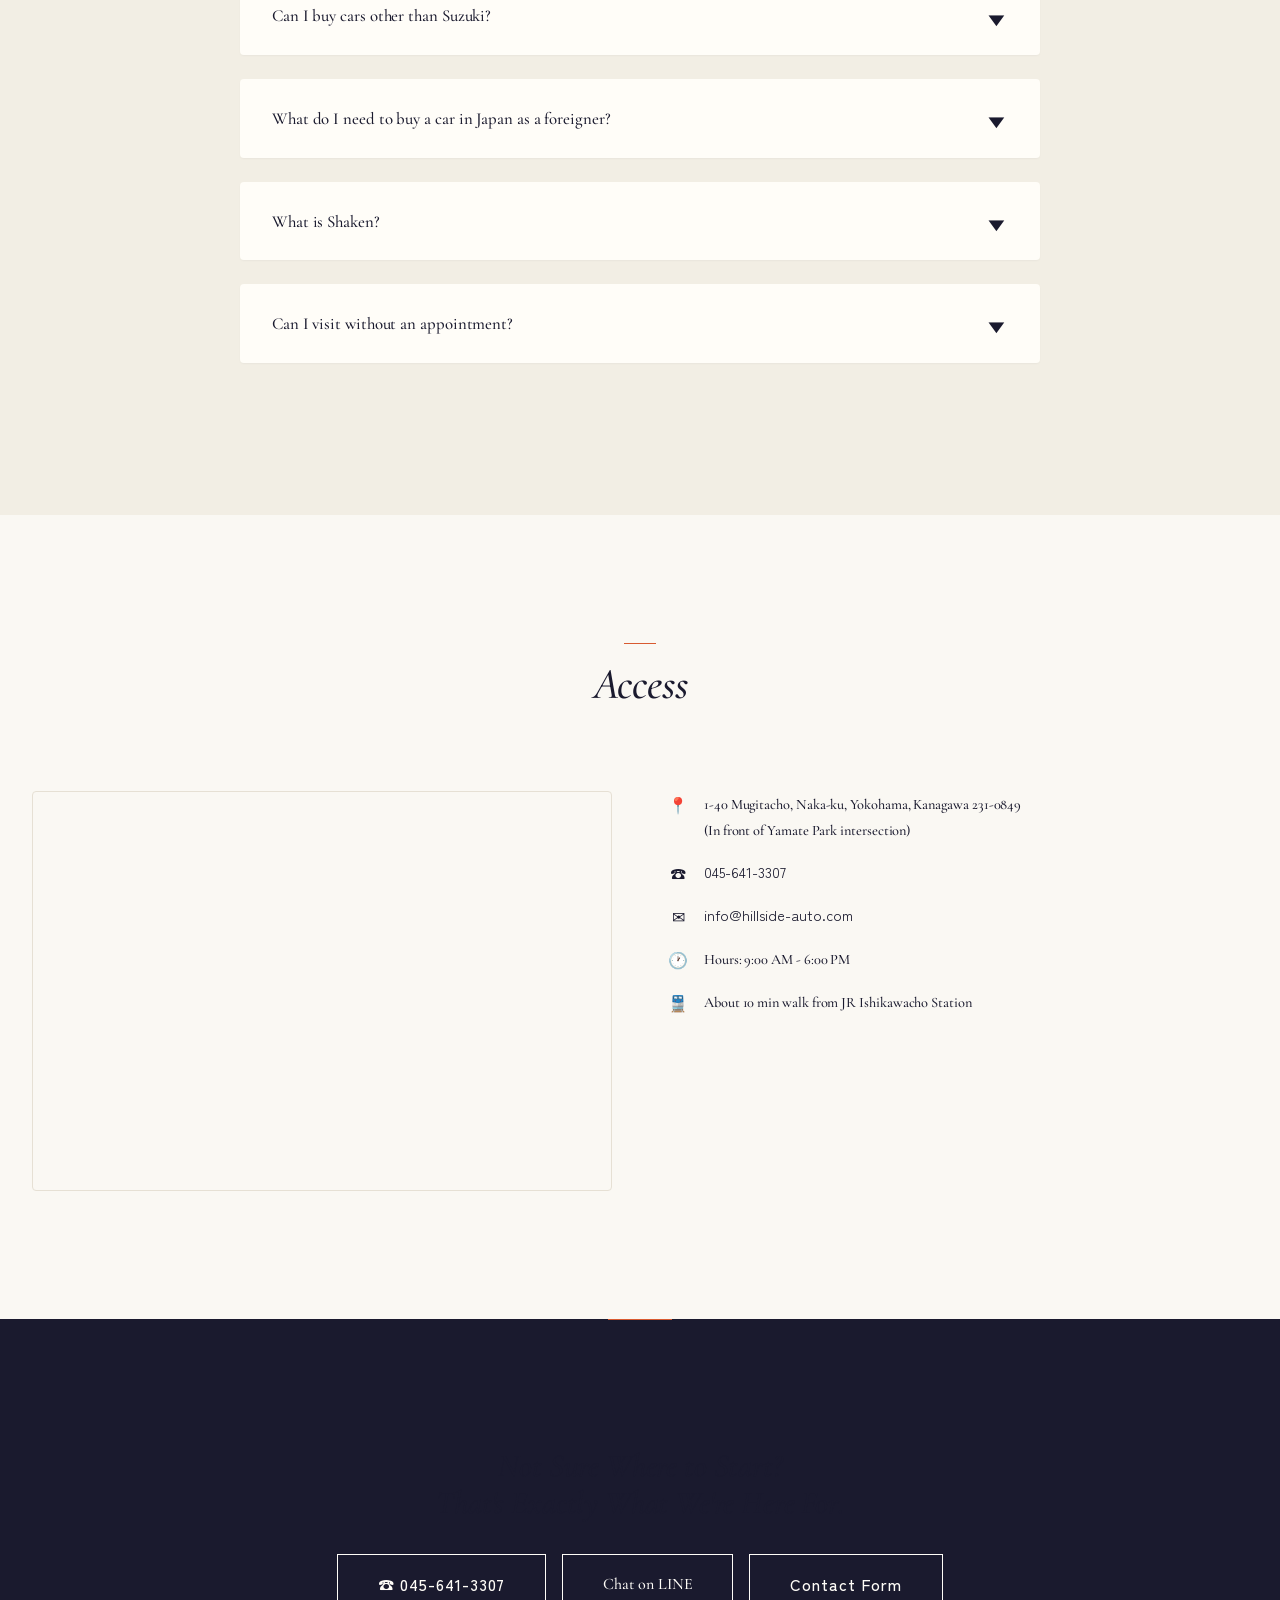
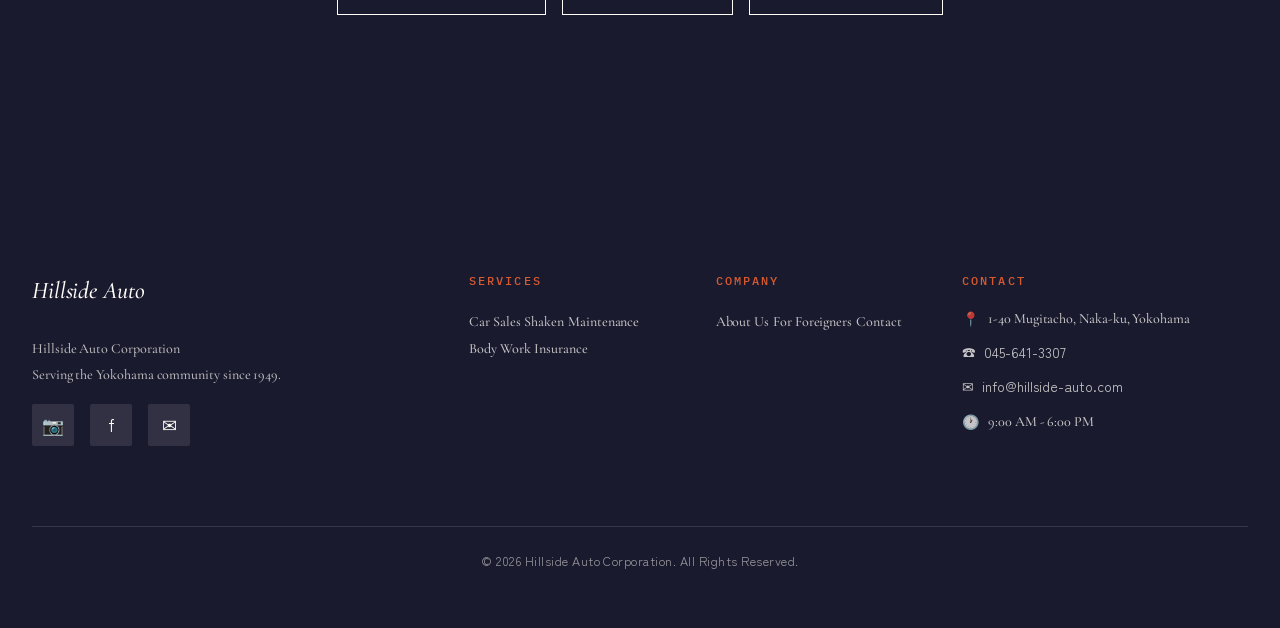
==== commit 7412f77a: "Redesign: Navy + Coral editorial palette - New CSS tokens: navy/coral/paper palette, Cormorant Garam" ====
--- a/index.html
+++ b/index.html
@@ -29,7 +29,7 @@
   <!-- Fonts -->
   <link rel="preconnect" href="https://fonts.googleapis.com">
   <link rel="preconnect" href="https://fonts.gstatic.com" crossorigin>
-  <link href="https://fonts.googleapis.com/css2?family=Inter:wght@400;500;600;700&family=Noto+Sans+JP:wght@400;500;600;700&display=swap" rel="stylesheet">
+  <link href="https://fonts.googleapis.com/css2?family=Cormorant+Garamond:ital,wght@0,400;0,500;0,600;1,400;1,500&family=IBM+Plex+Mono:wght@400;500&family=Zen+Kaku+Gothic+New:wght@400;500;700;900&display=swap" rel="stylesheet">
 
   <!-- Styles -->
   <link rel="stylesheet" href="css/style.css">
@@ -137,8 +137,8 @@
       </div>
       <div class="hero__overlay"></div>
       <div class="hero__content">
-        <h1 class="hero__title" data-lang-ja>1949年創業 &mdash;<br>横浜で選ばれ続ける車の総合パートナー</h1>
-        <h1 class="hero__title" data-lang-en>Your Trusted Auto Partner<br>in Yokohama Since 1949</h1>
+        <h1 class="hero__title headline-reveal" data-lang-ja>1949年創業 &mdash;<br>横浜で選ばれ続ける車の総合パートナー</h1>
+        <h1 class="hero__title headline-reveal" data-lang-en>Your Trusted Auto Partner<br>in Yokohama Since 1949</h1>
         <p class="hero__subtitle" data-lang-ja>新車・中古車販売から車検・整備・板金・保険まで、ワンストップで対応。<br>全メーカー取扱い。英語対応可能。</p>
         <p class="hero__subtitle" data-lang-en>New &amp; used cars, Shaken, repairs, insurance &mdash; all brands, all in English.<br>Your one-stop auto partner in Yokohama.</p>
         <div class="btn-group">
--- a/css/style.css
+++ b/css/style.css
@@ -4,29 +4,48 @@
 
 /* --- Design Tokens --- */
 :root {
-  /* Colors — Professional Green palette
-     Inspired by John Deere, Land Rover, TD Bank
-     Green = trust, safety, growth — ideal for automotive */
-  --color-primary-dark: #1B5E20;
-  --color-primary-darker: #0D3B12;
-  --color-accent: #2E7D32;
-  --color-accent-hover: #256B29;
-  --color-accent-bright: #4CAF50;
-  --color-accent-light: #E8F5E9;
-  --color-warm: #F9A825;
-  --color-warm-hover: #F28D00;
-  --color-white: #FFFFFF;
-  --color-light-gray: #F1F8F2;
-  --color-text-dark: #1A2E1C;
-  --color-text-light: #FFFFFF;
-  --color-trust-green: #2E7D32;
-  --color-border: #C8E6C9;
-  --color-overlay: rgba(27, 94, 32, 0.7);
-
-  /* Typography — Sharp, professional */
-  --font-heading-jp: 'Noto Sans JP', sans-serif;
-  --font-heading-en: 'Inter', sans-serif;
-  --font-body: 'Inter', 'Noto Sans JP', sans-serif;
+  /* New Brand Palette — Navy + Coral on warm paper
+     Editorial, premium, trustworthy. Replaces the green system. */
+  --navy: #1A1A2E;
+  --navy-soft: #2A2A40;
+  --coral: #D85A30;
+  --coral-dark: #B84620;
+  --coral-soft: #F5E3DA;
+  --base: #FAF8F3;
+  --base-warm: #F2EEE4;
+  --paper: #FFFDF8;
+  --muted: #6B6B6B;
+  --line: #E6E0D4;
+  --line-strong: #C9C2B0;
+
+  /* Typography — editorial serif + Japanese sans + mono */
+  --serif: "Cormorant Garamond", "Times New Roman", serif;
+  --sans-jp: "Zen Kaku Gothic New", "Hiragino Sans", "Yu Gothic", sans-serif;
+  --mono: "IBM Plex Mono", ui-monospace, monospace;
+
+  --ease-out: cubic-bezier(.2,.7,.2,1);
+
+  /* --- Legacy tokens — retargeted to new Navy/Coral palette --- */
+  --color-primary-dark: var(--navy);
+  --color-primary-darker: var(--navy);
+  --color-accent: var(--coral);
+  --color-accent-hover: var(--coral-dark);
+  --color-accent-bright: var(--coral);
+  --color-accent-light: var(--coral-soft);
+  --color-warm: var(--coral);
+  --color-warm-hover: var(--coral-dark);
+  --color-white: var(--paper);
+  --color-light-gray: var(--base-warm);
+  --color-text-dark: var(--navy);
+  --color-text-light: var(--paper);
+  --color-trust-green: var(--coral);
+  --color-border: var(--line);
+  --color-overlay: rgba(26, 26, 46, 0.7);
+
+  /* Legacy font tokens — retargeted to new typography system */
+  --font-heading-jp: var(--sans-jp);
+  --font-heading-en: var(--serif);
+  --font-body: var(--sans-jp);
 
   /* Spacing — Generous Western-style whitespace */
   --space-xs: 0.25rem;
@@ -38,17 +57,17 @@
   --space-3xl: 5rem;
   --space-4xl: 8rem;
 
-  /* Layout */
+  /* Layout — sharper, editorial */
   --max-width: 1280px;
   --header-height: 72px;
-  --border-radius: 8px;
-  --border-radius-lg: 12px;
-
-  /* Shadows — Softer, more diffused */
-  --shadow-sm: 0 2px 8px rgba(0, 0, 0, 0.05);
-  --shadow-md: 0 8px 30px rgba(0, 0, 0, 0.07);
-  --shadow-lg: 0 16px 48px rgba(0, 0, 0, 0.1);
-  --shadow-header: 0 1px 12px rgba(0, 0, 0, 0.08);
+  --border-radius: 2px;
+  --border-radius-lg: 4px;
+
+  /* Shadows — minimal, almost invisible (rely on hairlines instead) */
+  --shadow-sm: 0 1px 2px rgba(26, 26, 46, 0.04);
+  --shadow-md: 0 2px 8px rgba(26, 26, 46, 0.06);
+  --shadow-lg: 0 8px 24px rgba(26, 26, 46, 0.08);
+  --shadow-header: 0 1px 0 var(--line);
 
   /* Transitions */
   --transition-fast: 0.2s ease;
@@ -70,9 +89,10 @@
 }
 
 body {
-  font-family: var(--font-body);
-  color: var(--color-text-dark);
-  background-color: var(--color-white);
+  font-family: var(--sans-jp);
+  color: var(--navy);
+  background: var(--base);
+  font-feature-settings: "palt" 1;
   line-height: 1.7;
   font-size: 15px;
   font-weight: 400;
@@ -109,31 +129,66 @@
   cursor: pointer;
 }
 
-/* --- Typography — Sharp, professional --- */
+/* --- Typography — Editorial, premium --- */
 h1, h2, h3, h4, h5, h6 {
-  line-height: 1.2;
+  line-height: 1.18;
   font-weight: 700;
-  letter-spacing: -0.025em;
-}
-
+  letter-spacing: -0.01em;
+  color: var(--navy);
+}
+
+/* Japanese headings: Zen Kaku — clean, modern */
 [lang="ja"] h1,
 [lang="ja"] h2,
 [lang="ja"] h3,
-.heading-jp {
-  font-family: var(--font-heading-jp);
-}
-
+[lang="ja"] h4,
+.heading-jp,
+[data-lang-ja] {
+  font-family: var(--sans-jp);
+}
+
+/* English headings: Cormorant Garamond — editorial serif */
 [lang="en"] h1,
 [lang="en"] h2,
 [lang="en"] h3,
-.heading-en {
-  font-family: var(--font-heading-en);
-}
-
-h1 { font-size: 2.5rem; }
-h2 { font-size: 2rem; }
-h3 { font-size: 1.4rem; }
-h4 { font-size: 1.15rem; }
+[lang="en"] h4,
+.heading-en,
+[data-lang-en] {
+  font-family: var(--serif);
+  font-weight: 500;
+  letter-spacing: -0.005em;
+}
+
+[lang="en"] h1,
+[lang="en"] h2 {
+  font-style: italic;
+  font-weight: 500;
+}
+
+h1 { font-size: clamp(2.25rem, 5vw, 3.75rem); line-height: 1.1; }
+h2 { font-size: clamp(1.75rem, 3.5vw, 2.5rem); }
+h3 { font-size: 1.35rem; }
+h4 { font-size: 1.1rem; }
+
+/* Eyebrow — small mono uppercase label above headings */
+.eyebrow {
+  font-family: var(--mono);
+  font-size: 0.72rem;
+  font-weight: 500;
+  letter-spacing: 0.18em;
+  text-transform: uppercase;
+  color: var(--coral);
+  margin-bottom: var(--space-md);
+  display: inline-block;
+}
+
+/* Decorative serif accent inline */
+.serif-accent {
+  font-family: var(--serif);
+  font-style: italic;
+  font-weight: 500;
+  color: var(--coral);
+}
 
 p {
   margin-bottom: var(--space-md);
@@ -160,28 +215,54 @@
 }
 
 .section--dark {
-  background-color: var(--color-primary-dark);
-  color: var(--color-text-light);
+  background-color: var(--navy);
+  color: var(--paper);
+}
+
+.section--dark h2,
+.section--dark h3 {
+  color: var(--paper);
+}
+
+.section--cream {
+  background-color: var(--base-warm);
 }
 
 .section__title {
   text-align: center;
   margin-bottom: var(--space-3xl);
+  padding-top: var(--space-md);
+  position: relative;
+}
+
+.section__title::before {
+  content: '';
+  position: absolute;
+  top: 0;
+  left: 50%;
+  transform: translateX(-50%);
+  width: 32px;
+  height: 1px;
+  background: var(--coral);
 }
 
 .section__title h2 {
-  margin-bottom: var(--space-sm);
+  margin-bottom: var(--space-md);
 }
 
 .section__title p {
-  color: #475569;
-  font-size: 1rem;
+  color: var(--muted);
+  font-size: 0.95rem;
   font-weight: 400;
   letter-spacing: 0;
+  max-width: 560px;
+  margin-left: auto;
+  margin-right: auto;
+  line-height: 1.85;
 }
 
 .section--dark .section__title p {
-  color: #ccc;
+  color: var(--line);
 }
 
 .grid {
@@ -276,6 +357,32 @@
 body.lang-ja .form-group:not(.has-error) .form-error[data-lang-ja],
 body.lang-en .form-group:not(.has-error) .form-error[data-lang-en] {
   display: none !important;
+}
+
+/* --- Headline reveal — char/word stagger animation --- */
+.headline-reveal {
+  /* Allow multi-line: each line acts as its own clipping row */
+  overflow: hidden;
+}
+
+.headline-reveal > span {
+  display: inline-block;
+  transform: translateY(110%);
+  transition: transform 1.2s var(--ease-out);
+  transition-delay: var(--delay, 0ms);
+  will-change: transform;
+}
+
+.headline-reveal.in > span {
+  transform: translateY(0);
+}
+
+/* Reduce motion: skip the slide, just show text */
+@media (prefers-reduced-motion: reduce) {
+  .headline-reveal > span {
+    transform: none;
+    transition: none;
+  }
 }
 
 /* Hidden utility */
--- a/css/components.css
+++ b/css/components.css
@@ -2,62 +2,66 @@
    Hillside Auto Corporation - Components
    ============================================ */
 
-/* --- Buttons --- */
+/* --- Buttons — editorial, squared --- */
 .btn {
   display: inline-flex;
   align-items: center;
   justify-content: center;
   gap: var(--space-sm);
-  padding: 0.85rem 2rem;
-  border-radius: var(--border-radius);
-  font-weight: 600;
-  font-size: 0.95rem;
-  letter-spacing: 0.02em;
+  padding: 0.95rem 2.25rem;
+  border-radius: 0;
+  font-family: var(--sans-jp);
+  font-weight: 500;
+  font-size: 0.88rem;
+  letter-spacing: 0.06em;
   text-transform: none;
-  transition: transform var(--transition-fast), box-shadow var(--transition-fast), background var(--transition-fast);
+  transition: background var(--transition-base) var(--ease-out),
+              color var(--transition-base) var(--ease-out),
+              border-color var(--transition-base) var(--ease-out);
   white-space: nowrap;
+  position: relative;
 }
 
 .btn:hover {
-  transform: translateY(-1px);
-  box-shadow: var(--shadow-sm);
+  transform: none;
+  box-shadow: none;
 }
 
 .btn--primary {
-  background-color: var(--color-accent);
-  color: var(--color-text-light);
+  background-color: var(--coral);
+  color: var(--paper);
 }
 
 .btn--primary:hover {
-  background-color: var(--color-accent-hover);
-  box-shadow: var(--shadow-md);
+  background-color: var(--coral-dark);
+  box-shadow: none;
 }
 
 .btn--outline {
-  border: 2px solid var(--color-text-light);
-  color: var(--color-primary-dark);
-  background: var(--color-text-light);
+  border: 1px solid var(--paper);
+  color: var(--paper);
+  background: transparent;
 }
 
 .btn--outline:hover {
+  background: var(--paper);
+  color: var(--navy);
+}
+
+.btn--outline-dark {
+  border: 1px solid var(--navy);
+  color: var(--navy);
   background: transparent;
-  color: var(--color-text-light);
-}
-
-.btn--outline-dark {
-  border: 2px solid var(--color-primary-dark);
-  color: var(--color-primary-dark);
-  background: transparent;
 }
 
 .btn--outline-dark:hover {
-  background: var(--color-primary-dark);
-  color: var(--color-text-light);
+  background: var(--navy);
+  color: var(--paper);
 }
 
 .btn--line {
   background-color: #06C755;
-  color: #fff;
+  color: var(--paper);
 }
 
 .btn--line:hover {
@@ -107,16 +111,18 @@
   width: 100%;
   height: var(--header-height);
   z-index: 1000;
-  background: rgba(255, 255, 255, 0.95);
-  backdrop-filter: blur(12px);
-  -webkit-backdrop-filter: blur(12px);
-  transition: box-shadow var(--transition-base);
+  background: rgba(250, 248, 243, 0.92);
+  backdrop-filter: blur(14px);
+  -webkit-backdrop-filter: blur(14px);
+  border-bottom: 1px solid transparent;
+  transition: border-color var(--transition-base), background var(--transition-base);
   display: flex;
   align-items: center;
 }
 
 .header--scrolled {
-  box-shadow: var(--shadow-header);
+  border-bottom-color: var(--line);
+  background: rgba(250, 248, 243, 0.96);
 }
 
 .header__inner {
@@ -133,12 +139,20 @@
   display: flex;
   align-items: center;
   gap: var(--space-sm);
-  font-family: var(--font-heading-en);
-  font-weight: 700;
-  font-size: 1.4rem;
-  color: var(--color-primary-dark);
-  flex-shrink: 0;
-  letter-spacing: -0.02em;
+  font-family: var(--serif);
+  font-style: italic;
+  font-weight: 500;
+  font-size: 1.35rem;
+  color: var(--navy);
+  flex-shrink: 1;
+  min-width: 0;
+  letter-spacing: -0.005em;
+}
+
+.header__logo-text {
+  overflow: hidden;
+  text-overflow: ellipsis;
+  white-space: nowrap;
 }
 
 .header__logo img,
@@ -150,16 +164,13 @@
   flex-shrink: 0;
 }
 
-.header__logo-text {
-  line-height: 1.2;
-}
 
 .header__logo-sub {
   font-family: var(--font-body);
   font-size: 0.6rem;
   font-weight: 400;
-  color: #888;
-  display: block;
+  color: var(--muted);
+  display: none;
 }
 
 /* Desktop nav */
@@ -173,21 +184,23 @@
 }
 
 .header__nav a {
-  font-size: 0.95rem;
-  font-weight: 600;
+  font-size: 0.85rem;
+  font-weight: 500;
+  letter-spacing: 0.04em;
   position: relative;
   padding: var(--space-xs) 0;
+  color: var(--navy);
 }
 
 .header__nav a::after {
   content: '';
   position: absolute;
-  bottom: -2px;
+  bottom: -4px;
   left: 0;
   width: 0;
-  height: 2px;
-  background: var(--color-accent);
-  transition: width var(--transition-base);
+  height: 1px;
+  background: var(--coral);
+  transition: width var(--transition-base) var(--ease-out);
 }
 
 .header__nav a:hover::after,
@@ -234,12 +247,12 @@
 
 .header__phone-link {
   background: var(--color-accent);
-  color: #fff;
+  color: var(--paper);
 }
 
 .header__line-link {
   background: #06C755;
-  color: #fff;
+  color: var(--paper);
 }
 
 .header__contact-btn {
@@ -285,7 +298,7 @@
   left: 0;
   width: 100%;
   height: calc(100vh - var(--header-height));
-  background: #fff;
+  background: var(--paper);
   z-index: 999;
   padding: var(--space-xl) var(--space-lg);
   transform: translateX(100%);
@@ -315,12 +328,12 @@
 /* --- Hero — Bold, Western-style --- */
 .hero {
   position: relative;
-  min-height: 90vh;
-  display: flex;
-  align-items: center;
-  justify-content: center;
-  text-align: center;
-  color: var(--color-text-light);
+  min-height: 92vh;
+  display: flex;
+  align-items: center;
+  justify-content: flex-start;
+  text-align: left;
+  color: var(--paper);
   padding: calc(var(--header-height) + var(--space-3xl)) var(--space-lg) var(--space-3xl);
   overflow: hidden;
 }
@@ -328,7 +341,7 @@
 .hero__bg {
   position: absolute;
   inset: 0;
-  background: var(--color-primary-dark);
+  background: var(--navy);
   z-index: -2;
 }
 
@@ -337,74 +350,100 @@
   inset: 0;
   background-size: cover;
   background-position: center;
-  opacity: 0.4;
+  opacity: 0.55;
 }
 
 .hero__overlay {
   position: absolute;
   inset: 0;
-  background: linear-gradient(180deg, rgba(13,59,18,0.55) 0%, rgba(10,40,14,0.92) 100%);
+  background: linear-gradient(120deg, rgba(26,26,46,0.85) 0%, rgba(26,26,46,0.55) 60%, rgba(26,26,46,0.35) 100%);
   z-index: -1;
 }
 
 .hero__content {
-  max-width: 800px;
+  max-width: 920px;
+  width: 100%;
+  margin: 0 auto;
+}
+
+.hero .eyebrow {
+  color: var(--coral-soft);
+  margin-bottom: var(--space-lg);
 }
 
 .hero__title {
-  font-size: 2.25rem;
+  font-size: clamp(2.5rem, 6vw, 4.5rem);
   margin-bottom: var(--space-lg);
-  line-height: 1.15;
-  text-shadow: 0 2px 12px rgba(0,0,0,0.3);
+  line-height: 1.05;
+  text-shadow: none;
+  font-weight: 700;
+  letter-spacing: -0.015em;
+}
+
+.hero__title .serif-accent {
+  color: var(--coral-soft);
+  display: inline-block;
 }
 
 .hero__subtitle {
-  font-size: 1.15rem;
-  opacity: 0.95;
+  font-size: 1.05rem;
+  opacity: 0.88;
   margin-bottom: var(--space-2xl);
-  line-height: 1.7;
+  line-height: 1.85;
   font-weight: 400;
-  text-shadow: 0 1px 8px rgba(0,0,0,0.25);
+  text-shadow: none;
+  max-width: 560px;
 }
 
 .hero .btn-group {
-  justify-content: center;
-}
-
-/* --- Trust Bar — SVG icons, clean --- */
+  justify-content: flex-start;
+}
+
+/* --- Trust Bar — navy strip with coral accent icons --- */
 .trust-bar {
-  background: var(--color-primary-dark);
-  color: var(--color-text-light);
+  background: var(--navy);
+  color: var(--paper);
   padding: var(--space-xl) 0;
+  border-top: 1px solid var(--navy-soft);
+  border-bottom: 1px solid var(--navy-soft);
 }
 
 .trust-bar__grid {
   display: grid;
   grid-template-columns: repeat(2, 1fr);
-  gap: var(--space-lg);
-  text-align: center;
+  gap: var(--space-sm);
 }
 
 .trust-bar__item {
   display: flex;
-  flex-direction: column;
-  align-items: center;
-  gap: var(--space-sm);
+  align-items: center;
+  gap: var(--space-md);
+  padding: var(--space-md);
+  background: rgba(255,255,255,0.06);
+  border-radius: var(--border-radius);
+  border: 1px solid rgba(255,255,255,0.08);
 }
 
 .trust-bar__icon {
-  width: 52px;
-  height: 52px;
-  border-radius: 50%;
-  border: 1.5px solid rgba(255,255,255,0.25);
+  width: 44px;
+  height: 44px;
+  flex-shrink: 0;
+  border-radius: 0;
+  background: transparent;
+  border: 1px solid var(--coral);
   display: flex;
   align-items: center;
   justify-content: center;
-  color: rgba(255,255,255,0.85);
+  color: var(--coral);
+}
+
+.trust-bar__icon svg {
+  width: 22px;
+  height: 22px;
 }
 
 .trust-bar__label {
-  font-size: 0.85rem;
+  font-size: 0.8rem;
   font-weight: 600;
   color: rgba(255,255,255,0.9);
   line-height: 1.4;
@@ -412,31 +451,33 @@
 
 /* --- Service Cards — Borderless, bold --- */
 .service-card {
-  background: #fff;
-  border-radius: var(--border-radius-lg);
+  background: var(--paper);
+  border-radius: 0;
   padding: var(--space-2xl);
-  text-align: center;
-  box-shadow: var(--shadow-md);
-  border: none;
-  transition: transform var(--transition-base), box-shadow var(--transition-base);
+  text-align: left;
+  box-shadow: none;
+  border: 1px solid var(--line);
+  transition: border-color var(--transition-base), background var(--transition-base);
 }
 
 .service-card:hover {
-  transform: translateY(-6px);
-  box-shadow: var(--shadow-lg);
+  transform: none;
+  box-shadow: none;
+  border-color: var(--navy);
 }
 
 .service-card__icon {
-  font-size: 1.5rem;
+  font-size: 1.4rem;
   margin-bottom: var(--space-lg);
-  width: 56px;
-  height: 56px;
+  width: 48px;
+  height: 48px;
   display: inline-flex;
   align-items: center;
   justify-content: center;
-  border-radius: 14px;
-  background: var(--color-accent-light);
-  color: var(--color-accent);
+  border-radius: 0;
+  background: transparent;
+  border: 1px solid var(--coral);
+  color: var(--coral);
 }
 
 .service-card__title {
@@ -446,7 +487,7 @@
 
 .service-card__desc {
   font-size: 0.9rem;
-  color: #475569;
+  color: var(--muted);
   margin-bottom: var(--space-lg);
   line-height: 1.65;
 }
@@ -467,10 +508,10 @@
   gap: var(--space-xl);
   align-items: flex-start;
   padding: var(--space-xl);
-  background: #fff;
-  border-radius: var(--border-radius-lg);
-  box-shadow: var(--shadow-md);
-  border: none;
+  background: var(--paper);
+  border-radius: 0;
+  box-shadow: none;
+  border: 1px solid var(--line);
 }
 
 /* Dark section variant */
@@ -484,15 +525,17 @@
   flex-shrink: 0;
   width: 56px;
   height: 56px;
-  border-radius: var(--border-radius);
-  background: var(--color-accent-bright, #4CAF50);
-  color: #fff;
+  border-radius: 0;
+  background: transparent;
+  color: var(--coral);
   display: flex;
   align-items: center;
   justify-content: center;
-  font-family: var(--font-heading-en);
-  font-size: 1.5rem;
-  font-weight: 700;
+  font-family: var(--serif);
+  font-style: italic;
+  font-size: 2.25rem;
+  font-weight: 500;
+  border-bottom: 1px solid var(--coral);
 }
 
 .section--dark .reason-card__number {
@@ -507,12 +550,12 @@
 
 .reason-card__desc {
   font-size: 0.9rem;
-  color: #475569;
+  color: var(--muted);
   line-height: 1.65;
 }
 
 .section--dark .reason-card__desc {
-  color: rgba(255,255,255,0.7);
+  color: rgba(255,253,248,0.7);
 }
 
 /* --- Review Cards --- */
@@ -546,7 +589,7 @@
   gap: 0.5rem;
   margin-top: var(--space-md);
   padding: 0.6rem 1.25rem;
-  background: #fff;
+  background: var(--paper);
   border-radius: var(--border-radius);
   box-shadow: var(--shadow-sm);
   border: 1px solid var(--color-border);
@@ -554,7 +597,7 @@
 }
 
 .google-rating__stars {
-  color: #F9A825;
+  color: var(--coral);
   font-size: 1.1rem;
   letter-spacing: 1px;
 }
@@ -566,7 +609,7 @@
 }
 
 .google-rating__label {
-  color: #64748B;
+  color: var(--muted);
   font-size: 0.85rem;
 }
 
@@ -575,7 +618,7 @@
   max-width: 360px;
   flex-shrink: 0;
   scroll-snap-align: start;
-  background: #fff;
+  background: var(--paper);
   border-radius: var(--border-radius-lg);
   padding: var(--space-2xl);
   box-shadow: var(--shadow-md);
@@ -583,7 +626,7 @@
 }
 
 .review-card__stars {
-  color: #F9A825;
+  color: var(--coral);
   font-size: 1.15rem;
   margin-bottom: var(--space-md);
   letter-spacing: 2px;
@@ -591,7 +634,7 @@
 
 .review-card__text {
   font-size: 0.95rem;
-  color: #475569;
+  color: var(--muted);
   margin-bottom: var(--space-lg);
   line-height: 1.7;
   font-style: italic;
@@ -641,12 +684,24 @@
   font-size: 0.9rem;
 }
 
-/* --- CTA Band --- */
+/* --- CTA Band — flat navy with coral CTA --- */
 .cta-band {
-  background: linear-gradient(135deg, var(--color-primary-dark) 0%, var(--color-accent) 100%);
-  color: #fff;
-  padding: var(--space-3xl) 0;
+  background: var(--navy);
+  color: var(--paper);
+  padding: var(--space-4xl) 0;
   text-align: center;
+  position: relative;
+}
+
+.cta-band::before {
+  content: '';
+  position: absolute;
+  top: 0;
+  left: 50%;
+  transform: translateX(-50%);
+  width: 64px;
+  height: 1px;
+  background: var(--coral);
 }
 
 .cta-band h2 {
@@ -659,20 +714,20 @@
 }
 
 .cta-band .btn--outline {
-  border-color: #fff;
-  color: #fff;
+  border-color: var(--paper);
+  color: var(--paper);
   background: transparent;
 }
 
 .cta-band .btn--outline:hover {
-  background: #fff;
+  background: var(--paper);
   color: var(--color-primary-dark);
 }
 
 /* --- Footer --- */
 .footer {
-  background: var(--color-primary-dark);
-  color: var(--color-text-light);
+  background: var(--navy);
+  color: var(--paper);
   padding: var(--space-4xl) 0 var(--space-xl);
 }
 
@@ -684,11 +739,13 @@
 }
 
 .footer__logo {
-  font-family: var(--font-heading-en);
-  font-size: 1.25rem;
-  font-weight: 700;
+  font-family: var(--serif);
+  font-style: italic;
+  font-size: 1.5rem;
+  font-weight: 500;
   margin-bottom: var(--space-lg);
-  letter-spacing: -0.01em;
+  letter-spacing: -0.005em;
+  color: var(--paper);
 }
 
 .footer__logo-img {
@@ -701,34 +758,37 @@
 
 .footer__desc {
   font-size: 0.88rem;
-  color: #9CA3AF;
-  line-height: 1.75;
+  color: rgba(255,253,248,0.7);
+  line-height: 1.85;
 }
 
 .footer__heading {
-  font-size: 0.95rem;
-  font-weight: 700;
+  font-family: var(--mono);
+  font-size: 0.72rem;
+  font-weight: 500;
+  letter-spacing: 0.18em;
+  text-transform: uppercase;
   margin-bottom: var(--space-md);
-  color: var(--color-accent);
+  color: var(--coral);
 }
 
 .footer__links a {
   display: block;
   padding: 0.35rem 0;
   font-size: 0.88rem;
-  color: #D1D5DB;
+  color: rgba(255,253,248,0.75);
   transition: color var(--transition-fast);
 }
 
 .footer__links a:hover {
-  color: var(--color-accent);
+  color: var(--coral);
 }
 
 .footer__info-item {
   display: flex;
   gap: var(--space-sm);
   font-size: 0.88rem;
-  color: #D1D5DB;
+  color: rgba(255,253,248,0.75);
   margin-bottom: 0.65rem;
 }
 
@@ -755,12 +815,13 @@
 }
 
 .footer__bottom {
-  border-top: 1px solid rgba(255,255,255,0.1);
+  border-top: 1px solid rgba(255,253,248,0.12);
   padding-top: var(--space-lg);
   padding-bottom: 70px;
   text-align: center;
-  font-size: 0.8rem;
-  color: #888;
+  font-size: 0.78rem;
+  letter-spacing: 0.04em;
+  color: rgba(255,253,248,0.55);
 }
 
 @media (min-width: 1025px) {
@@ -784,7 +845,7 @@
   align-items: center;
   justify-content: space-between;
   padding: var(--space-lg) var(--space-xl);
-  background: #fff;
+  background: var(--paper);
   font-weight: 600;
   font-size: 1.05rem;
   text-align: left;
@@ -829,7 +890,7 @@
 
 .accordion__content p {
   font-size: 0.9rem;
-  color: #555;
+  color: var(--muted);
   margin-bottom: var(--space-md);
 }
 
@@ -839,7 +900,7 @@
 
 .accordion__content li {
   font-size: 0.9rem;
-  color: #555;
+  color: var(--muted);
   padding: var(--space-xs) 0;
   padding-left: var(--space-lg);
   position: relative;
@@ -877,11 +938,16 @@
 
 /* Featured service (car sales) */
 .service-featured {
-  background: linear-gradient(135deg, var(--color-primary-darker, #0D3B12) 0%, var(--color-accent) 100%);
-  color: var(--color-text-light);
-  border-radius: var(--border-radius-lg);
+  background: var(--navy);
+  color: var(--paper);
+  border-radius: 0;
   padding: var(--space-3xl);
   margin-bottom: var(--space-2xl);
+  border-left: 2px solid var(--coral);
+}
+
+.service-featured h2 {
+  color: var(--paper);
 }
 
 .service-featured h2 {
@@ -889,7 +955,7 @@
 }
 
 .service-featured p {
-  color: #ccc;
+  color: var(--line);
   margin-bottom: var(--space-sm);
 }
 
@@ -901,7 +967,7 @@
   padding: var(--space-xs) 0;
   padding-left: var(--space-lg);
   position: relative;
-  color: #ddd;
+  color: var(--line);
   font-size: 0.95rem;
 }
 
@@ -936,7 +1002,7 @@
   height: 48px;
   border-radius: var(--border-radius);
   background: var(--color-accent);
-  color: #fff;
+  color: var(--paper);
   display: flex;
   align-items: center;
   justify-content: center;
@@ -951,7 +1017,7 @@
 
 .step__content p {
   font-size: 0.9rem;
-  color: #666;
+  color: var(--muted);
 }
 
 /* --- Forms --- */
@@ -968,7 +1034,7 @@
 
 .form-group label .optional {
   font-weight: 400;
-  color: #999;
+  color: var(--muted);
   font-size: 0.8rem;
 }
 
@@ -980,15 +1046,15 @@
   border: 2px solid var(--color-border);
   border-radius: var(--border-radius);
   font-size: 1rem;
-  background: #fff;
+  background: var(--paper);
   transition: border-color var(--transition-fast), box-shadow var(--transition-fast);
 }
 
 .form-input:focus,
 .form-select:focus,
 .form-textarea:focus {
-  border-color: var(--color-accent);
-  box-shadow: 0 0 0 3px rgba(46, 125, 50, 0.15);
+  border-color: var(--coral);
+  box-shadow: 0 0 0 3px rgba(216, 90, 48, 0.12);
 }
 
 .form-textarea {
@@ -1059,10 +1125,15 @@
 
 /* --- Page Header (inner pages) --- */
 .page-header {
-  background: var(--color-primary-dark);
-  color: var(--color-text-light);
+  background: var(--navy);
+  color: var(--paper);
   padding: calc(var(--header-height) + var(--space-3xl)) 0 var(--space-3xl);
   text-align: center;
+  border-bottom: 1px solid var(--navy-soft);
+}
+
+.page-header h1 {
+  color: var(--paper);
 }
 
 .page-header h1 {
@@ -1116,7 +1187,7 @@
 
 .timeline__text {
   font-size: 0.9rem;
-  color: #555;
+  color: var(--muted);
 }
 
 /* --- Cert Badges --- */
@@ -1151,17 +1222,17 @@
 
 .cert-badge__desc {
   font-size: 0.8rem;
-  color: #777;
+  color: var(--muted);
 }
 
 /* --- Image Placeholder --- */
 .img-placeholder {
-  background: linear-gradient(135deg, #ddd 0%, #c8c8c8 100%);
+  background: linear-gradient(135deg, var(--line) 0%, var(--line-strong) 100%);
   border-radius: var(--border-radius-lg);
   display: flex;
   align-items: center;
   justify-content: center;
-  color: #999;
+  color: var(--muted);
   font-size: 0.85rem;
   min-height: 200px;
 }
@@ -1184,7 +1255,7 @@
   flex-direction: column;
   justify-content: flex-end;
   padding: var(--space-xl);
-  color: #fff;
+  color: var(--paper);
   text-decoration: none;
   transition: transform var(--transition-base);
 }
@@ -1209,12 +1280,12 @@
 .bento-card__overlay {
   position: absolute;
   inset: 0;
-  background: linear-gradient(180deg, rgba(0,0,0,0) 30%, rgba(13,59,18,0.85) 100%);
+  background: linear-gradient(180deg, rgba(26,26,46,0) 30%, rgba(26,26,46,0.88) 100%);
   z-index: 1;
 }
 
 .bento-card--dark .bento-card__overlay {
-  background: linear-gradient(180deg, rgba(0,0,0,0.1) 0%, rgba(10,40,14,0.92) 100%);
+  background: linear-gradient(180deg, rgba(26,26,46,0.2) 0%, rgba(26,26,46,0.92) 100%);
 }
 
 .bento-card__content {
@@ -1294,7 +1365,7 @@
 }
 
 .split-section__content p {
-  color: #475569;
+  color: var(--muted);
   line-height: 1.75;
   margin-bottom: var(--space-lg);
 }
@@ -1319,12 +1390,12 @@
 .photo-break__overlay {
   position: absolute;
   inset: 0;
-  background: rgba(27,94,32,0.6);
+  background: rgba(26,26,46,0.65);
   display: flex;
   align-items: center;
   justify-content: center;
   text-align: center;
-  color: #fff;
+  color: var(--paper);
   padding: var(--space-xl);
 }
 
@@ -1352,17 +1423,22 @@
 }
 
 .stats-bar__number {
-  font-family: var(--font-heading-en);
-  font-size: 2.5rem;
-  font-weight: 700;
-  color: var(--color-accent);
+  font-family: var(--serif);
+  font-style: italic;
+  font-size: 3.25rem;
+  font-weight: 500;
+  color: var(--coral);
   line-height: 1;
-  margin-bottom: var(--space-xs);
+  margin-bottom: var(--space-sm);
+  letter-spacing: -0.01em;
 }
 
 .stats-bar__label {
-  font-size: 0.85rem;
-  color: #475569;
+  font-family: var(--mono);
+  font-size: 0.72rem;
+  letter-spacing: 0.14em;
+  text-transform: uppercase;
+  color: var(--muted);
   font-weight: 500;
 }
 
@@ -1371,7 +1447,7 @@
 }
 
 .section--dark .stats-bar__label {
-  color: rgba(255,255,255,0.7);
+  color: rgba(255,253,248,0.7);
 }
 
 /* --- Scroll to Top --- */
@@ -1383,7 +1459,7 @@
   height: 44px;
   border-radius: 50%;
   background: var(--color-accent);
-  color: #fff;
+  color: var(--paper);
   display: flex;
   align-items: center;
   justify-content: center;
@@ -1424,7 +1500,7 @@
   padding: 1rem;
   font-size: 0.95rem;
   font-weight: 700;
-  color: #fff;
+  color: var(--paper);
   text-decoration: none;
   border: none;
 }
@@ -1482,6 +1558,6 @@
 }
 
 .error-page p {
-  color: #666;
+  color: var(--muted);
   margin-bottom: var(--space-xl);
 }
--- a/css/responsive.css
+++ b/css/responsive.css
@@ -13,6 +13,27 @@
 
   .trust-bar__grid {
     grid-template-columns: repeat(4, 1fr);
+    gap: var(--space-md);
+  }
+
+  .trust-bar__item {
+    flex-direction: column;
+    text-align: center;
+    padding: var(--space-lg);
+  }
+
+  .trust-bar__icon {
+    width: 52px;
+    height: 52px;
+  }
+
+  .trust-bar__icon svg {
+    width: 26px;
+    height: 26px;
+  }
+
+  .trust-bar__label {
+    font-size: 0.85rem;
   }
 
   .grid--2 { grid-template-columns: repeat(2, 1fr); }
@@ -98,6 +119,20 @@
     padding: 0 var(--space-xl);
   }
 
+  .header__logo {
+    font-size: 1.4rem;
+    flex-shrink: 0;
+  }
+
+  .header__logo-sub {
+    display: block;
+  }
+
+  .header__logo-text {
+    overflow: visible;
+    white-space: normal;
+  }
+
   .header__hamburger {
     display: none;
   }
